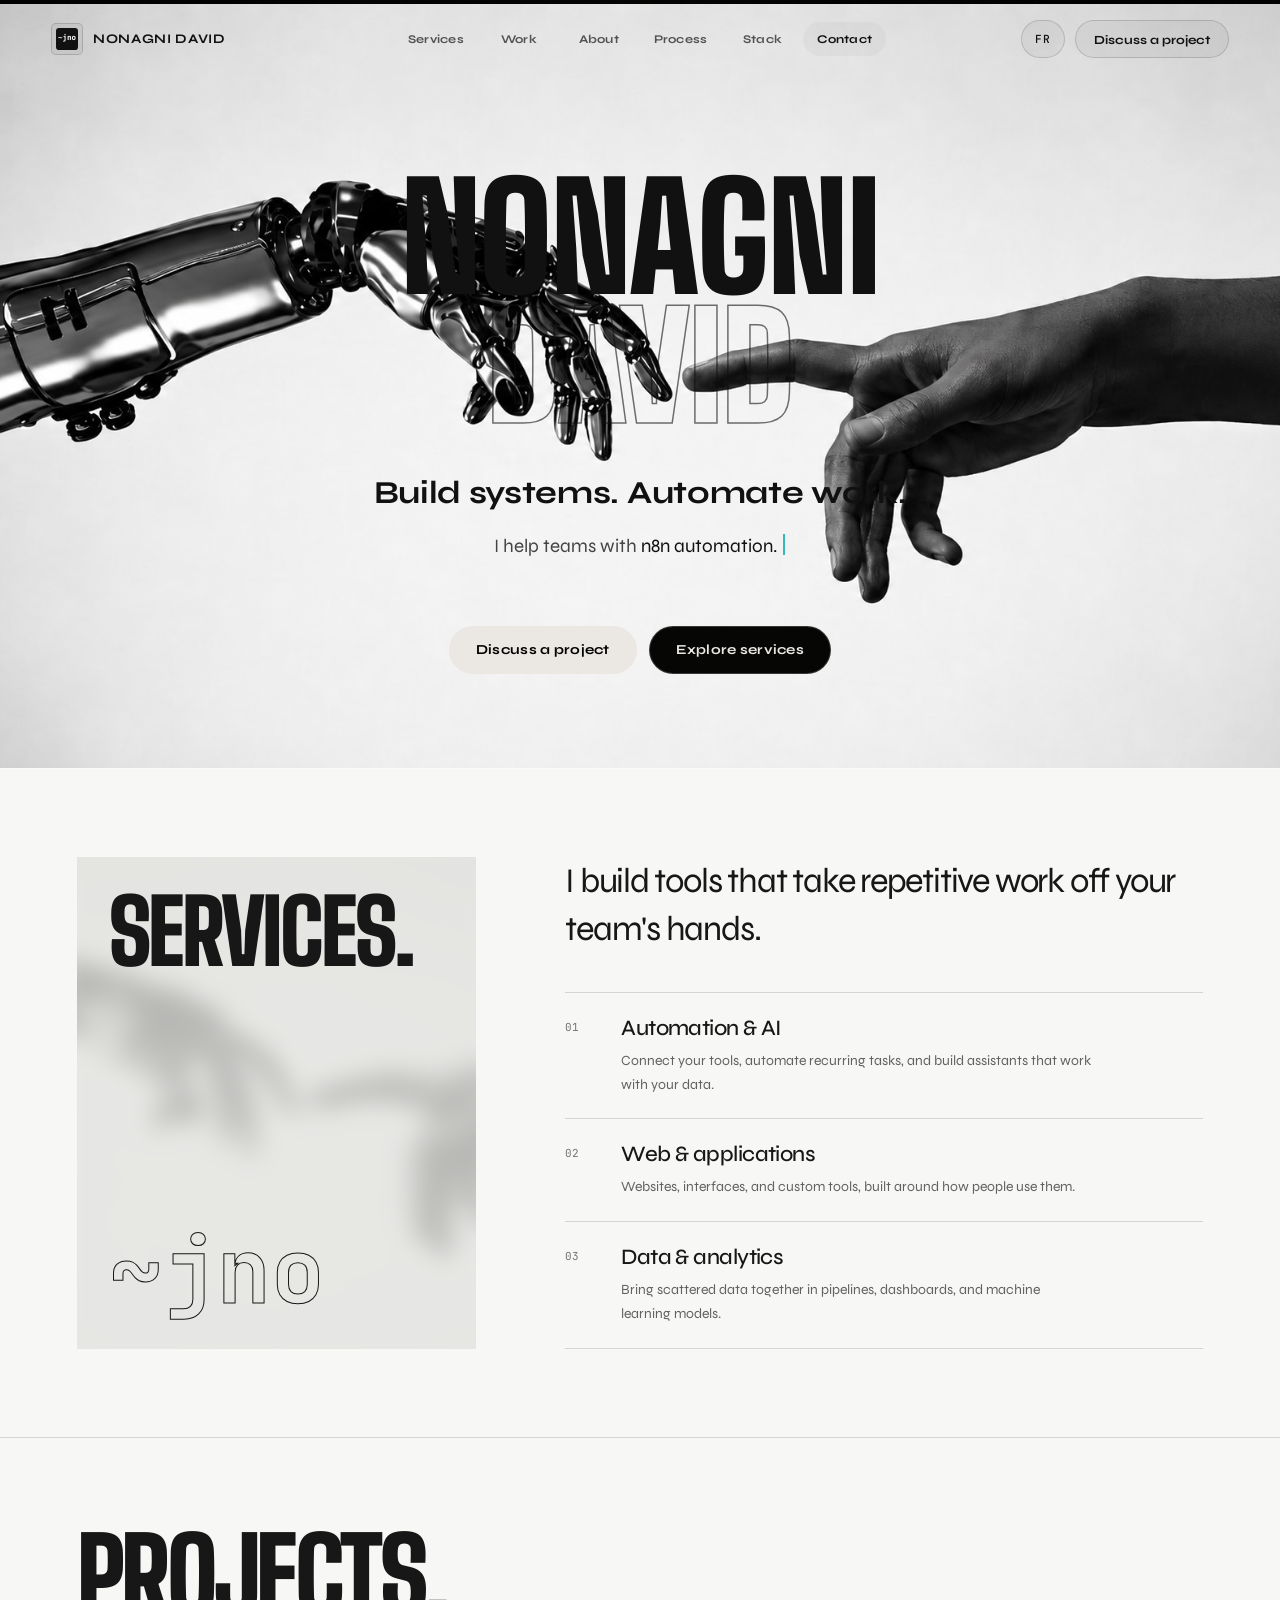
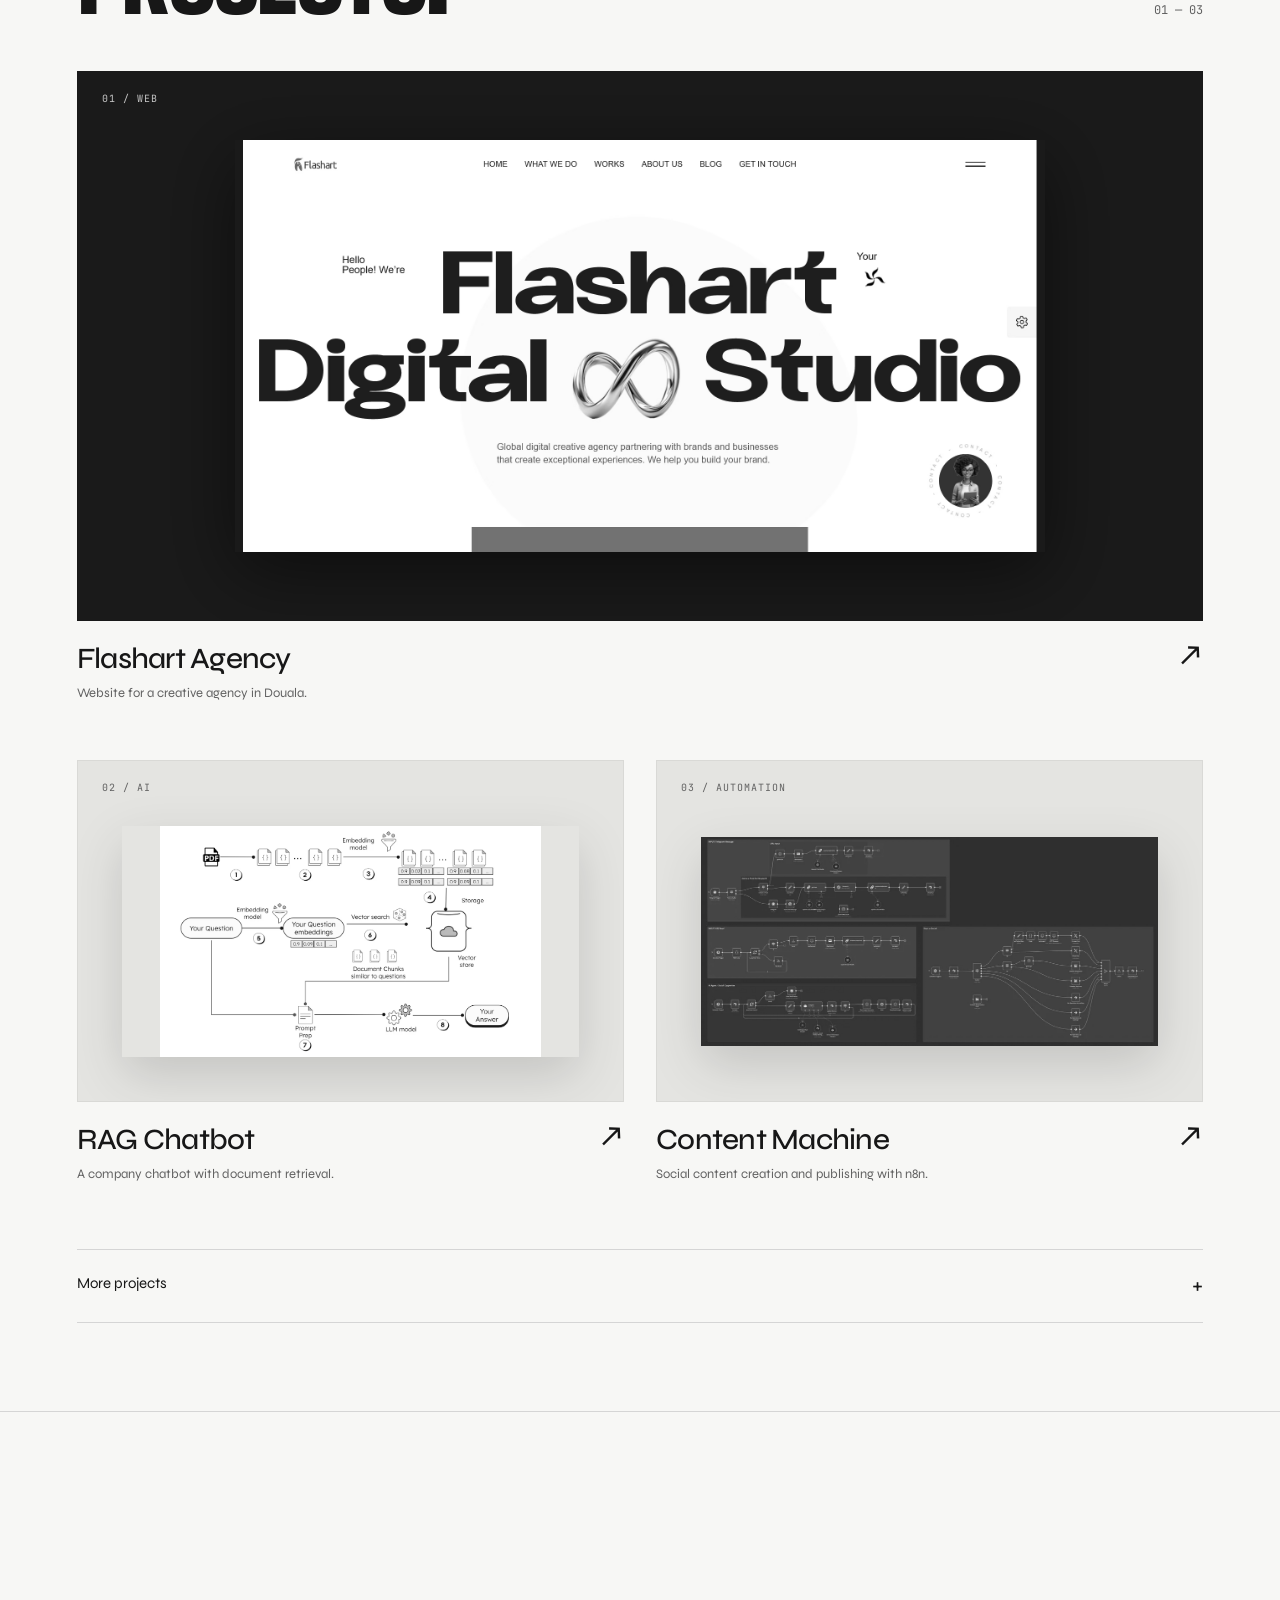
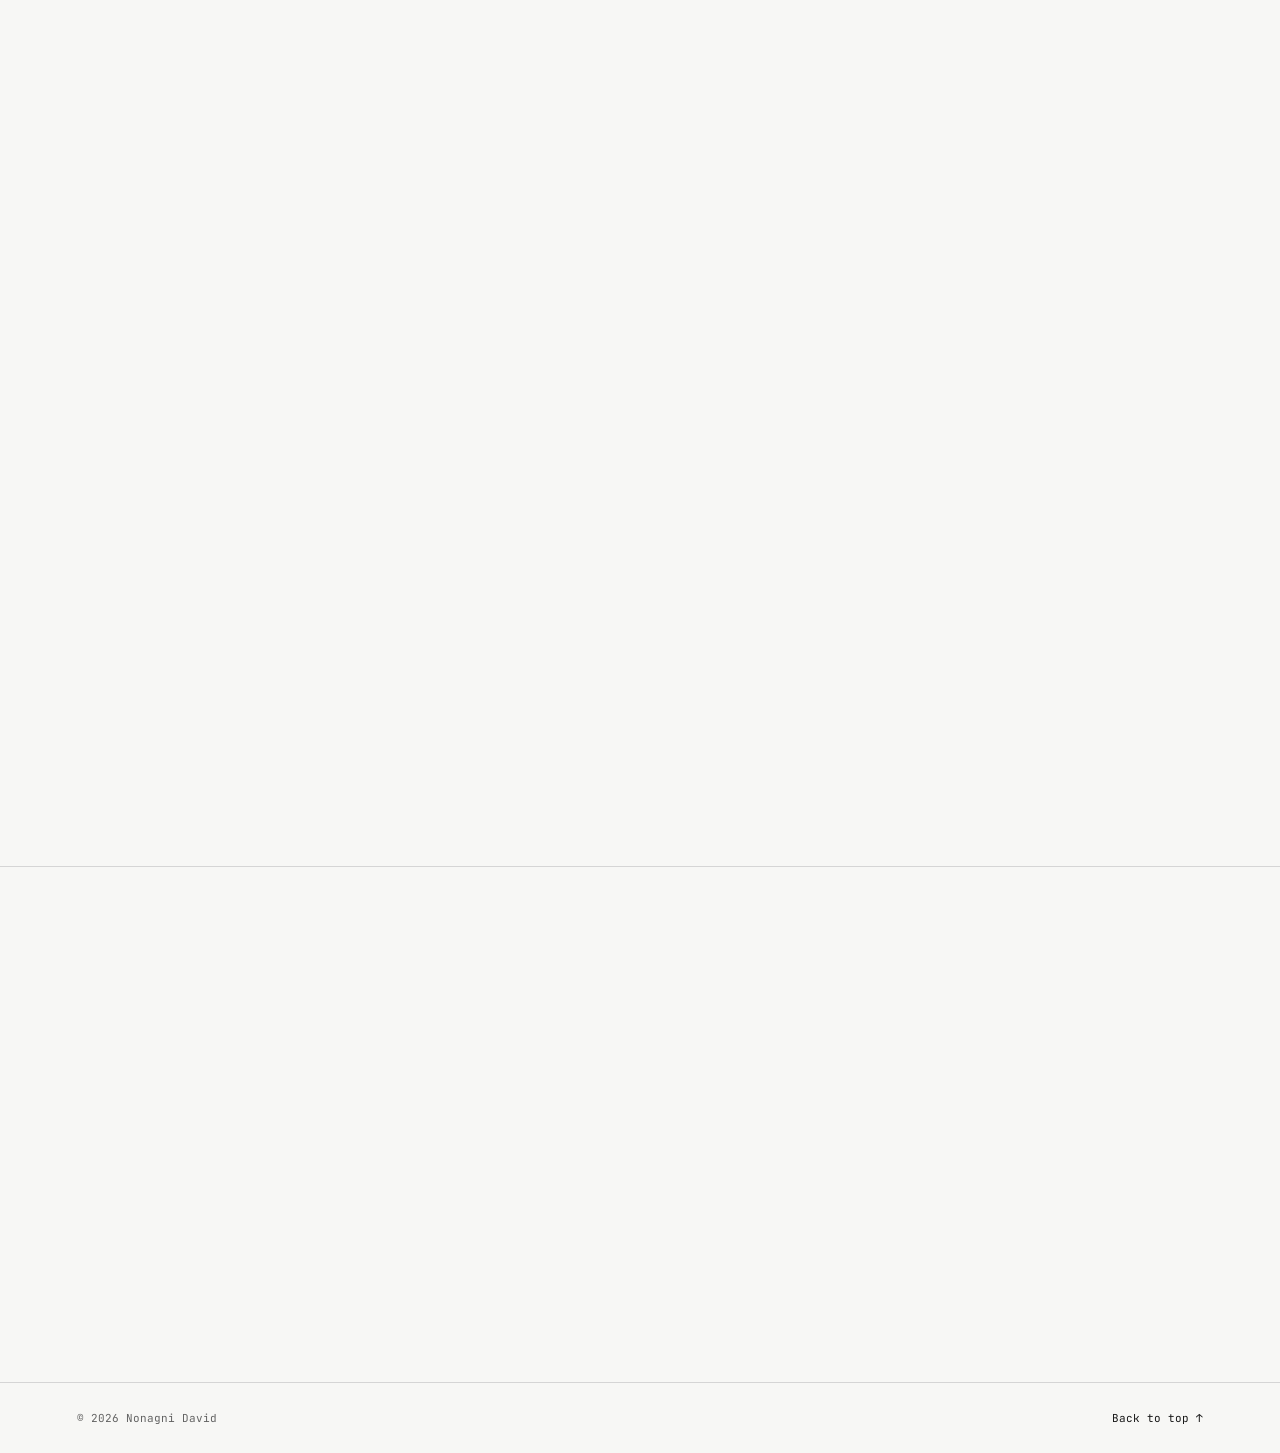
==== index.html @ 20803be8 "Reduce decorative canvas work during page load" ====
<!doctype html>
<html lang="en">
  <head>
    <meta charset="utf-8" />
    <meta name="viewport" content="width=device-width, initial-scale=1" />
    <meta name="description" content="Nonagni David — AI automation builder in Douala, Cameroon. n8n automation, AI integration, ETL pipelines, web development, data science, analytics." />
    <meta name="keywords" content="Nonagni David, AI automation, n8n automation, AI integration, ETL pipelines, web development, data science, Douala, Cameroon" />
    <meta name="robots" content="index, follow" />
    <link rel="canonical" href="https://0d4vid.is-a.dev/" />
    <link rel="alternate" hreflang="en" href="https://0d4vid.is-a.dev/?lang=en" />
    <link rel="alternate" hreflang="fr" href="https://0d4vid.is-a.dev/?lang=fr" />
    <link rel="alternate" hreflang="x-default" href="https://0d4vid.is-a.dev/" />
    <meta name="google-site-verification" content="VjmKF88T0X_1d5bJl-nhyUKdBGNRjFIXGzCya5y7Xac" />
    <title>Nonagni David · AI Automation Builder</title>

    <!-- Open Graph / Facebook -->
    <meta property="og:type" content="website" />
    <meta property="og:url" content="https://0d4vid.is-a.dev/" />
    <meta property="og:title" content="Nonagni David · AI Automation Builder" />
    <meta property="og:description" content="AI automation builder in Douala, Cameroon. n8n automation workflows, AI integration, ETL pipelines, and web dev." />
    <meta property="og:image" content="https://0d4vid.is-a.dev/assets/images/profile.avif" />

    <!-- Twitter -->
    <meta property="twitter:card" content="summary_large_image" />
    <meta property="twitter:url" content="https://0d4vid.is-a.dev/" />
    <meta property="twitter:title" content="Nonagni David · AI Automation Builder" />
    <meta property="twitter:description" content="AI automation builder in Douala, Cameroon. n8n automation workflows, AI integration, ETL pipelines, and web dev." />
    <meta property="twitter:image" content="https://0d4vid.is-a.dev/assets/images/profile.avif" />

    <!-- Favicon -->
    <link rel="icon" type="image/svg+xml" href="assets/icons/monogram.svg" />
    <link rel="apple-touch-icon" sizes="180x180" href="assets/icons/apple-touch-icon.png?v=3" />
    <link rel="icon" type="image/png" sizes="32x32" href="assets/icons/favicon-32x32.png?v=3" />
    <link rel="icon" type="image/png" sizes="16x16" href="assets/icons/favicon-16x16.png?v=3" />
    <link rel="shortcut icon" href="assets/icons/favicon.ico?v=3" />
    <link rel="manifest" href="site.webmanifest" />

    <!-- JSON-LD Structured Data -->
    <script type="application/ld+json">
    {
      "@context": "https://schema.org",
      "@type": "Person",
      "name": "Nonagni David",
      "jobTitle": "AI Automation Builder & Software Developer",
      "url": "https://0d4vid.is-a.dev/",
      "sameAs": [
        "https://github.com/0d4vid",
        "https://wa.me/237681178490"
      ],
      "address": {
        "@type": "PostalAddress",
        "addressLocality": "Douala",
        "addressCountry": "Cameroon"
      },
      "description": "AI automation builder in Douala, Cameroon. Expert in n8n workflow design, AI assistants, ETL pipelines, and web development."
    }
    </script>

    <link rel="preconnect" href="https://fonts.googleapis.com" />
    <link rel="preconnect" href="https://fonts.gstatic.com" crossorigin />
    <link rel="preload" href="assets/images/background.avif" as="image" type="image/avif" fetchpriority="high" />
    <link rel="preload" href="https://fonts.googleapis.com/css2?family=Big+Shoulders+Display:wght@700;800;900&family=Syne:wght@400;500;600;700;800&family=JetBrains+Mono:ital,wght@0,300;0,400;0,500;0,700;1,300&display=swap" as="style" onload="this.onload=null;this.rel='stylesheet'" />
    <noscript><link rel="stylesheet" href="https://fonts.googleapis.com/css2?family=Big+Shoulders+Display:wght@700;800;900&family=Syne:wght@400;500;600;700;800&family=JetBrains+Mono:ital,wght@0,300;0,400;0,500;0,700;1,300&display=swap" /></noscript>
    <link rel="preconnect" href="https://cdn.jsdelivr.net" />
    <link rel="stylesheet" href="assets/css/style.min.css" />

    <link rel="stylesheet" href="assets/css/portfolio-v2.css?v=6" />

    <!-- Critical CSS for Preloader to prevent FOUC & CLS -->
    <style>
      .preloader {
        position: fixed;
        inset: 0;
        z-index: 50;
        display: flex;
        flex-direction: column;
        align-items: center;
        justify-content: center;
        gap: 20px;
        background: #0c0f12;
      }
      .preloader p {
        margin: 0;
        color: #4b5563;
        font-family: monospace;
        font-size: 0.72rem;
        letter-spacing: 0.14em;
        text-transform: uppercase;
      }
      .preloader-cube {
        overflow: visible;
        width: clamp(280px, 30vw, 420px);
        height: auto;
        aspect-ratio: 1 / 1;
      }
    </style>
  </head>
  <body>
    <canvas class="ascii-field" id="ascii-field" aria-hidden="true"></canvas>

    <div class="preloader" id="preloader" aria-label="Loading portfolio">
      <svg class="preloader-cube" viewBox="0 0 60 60" stroke="#6D7582" stroke-linejoin="round" aria-hidden="true">
        <g id="cube" fill="#ffffff">
          <path id="base"/>
          <path id="lid"/>
        </g>
      </svg>
    </div>

    <main class="page-shell">

      <!-- ── HEADER ─────────────────────────────────── -->
      <header class="site-header" id="top">
        <a class="brand" href="#top" aria-label="Nonagni David home">
          <img src="assets/icons/monogram.svg" class="brand-glyph-img" alt="" aria-hidden="true" />
          <span>Nonagni David</span>
        </a>

        <button class="menu-toggle" type="button" aria-label="Open navigation menu" aria-expanded="false">
          <span></span><span></span><span></span>
        </button>

        <nav class="site-nav" aria-label="Primary navigation">
          <a href="#services"  data-i18n="navServices">Services</a>
          <a href="#proof"     data-i18n="navProof">Work</a>
          <a href="#about" data-i18n="v2NavAbout">About</a>
          <a href="#process" data-i18n="navProcess">Process</a>
          <a href="#stack" data-i18n="navStack">Stack</a>
          <a href="#contact"   data-i18n="navContact">Contact</a>
        </nav>

        <div class="header-actions">
          <button class="lang-toggle" type="button" data-lang-toggle aria-label="Switch language">FR</button>
          <a class="header-cta" href="#contact" data-i18n="navCta">Discuss a project</a>
        </div>
      </header>

      <!-- ── HERO ───────────────────────────────────── -->
      <section class="hero section-band" aria-labelledby="hero-title">

        <!-- Canvas for animated ASCII background image -->
        <canvas class="hero-ascii-canvas" id="hero-ascii-canvas" aria-hidden="true"></canvas>

        <!-- Left: cinematic copy -->
        <div class="hero-copy">
          <div class="hero-name" aria-hidden="true">
            <div class="hero-name-clip"><span class="hero-name-a">NONAGNI</span></div>
            <div class="hero-name-clip"><span class="hero-name-b">DAVID</span></div>
          </div>

          <h1 id="hero-title" data-i18n="heroTitle">Build systems. Automate work.</h1>
          <p class="hero-lead">
            <span data-i18n="heroLeadPrefix">I help teams with </span>
            <span class="typewriter-text" data-typewriter></span>
            <span class="typing-cursor" aria-hidden="true"></span>
          </p>
          <div class="hero-actions">
            <a class="button button-primary"   href="mailto:nonagnijordan@gmail.com" data-i18n="heroPrimary">Discuss a project</a>
            <a class="button button-secondary" href="#services" data-i18n="heroSecondary">Explore services</a>
          </div>
        </div>

      </section>

<div class="v2">
      <section class="v2-section v2-services" id="services" aria-labelledby="services-title">
        <div class="v2-services-title"><h2 id="services-title" data-i18n="v2ServicesHeading">Services.</h2><span class="v2-services-mark" aria-hidden="true">~jno</span></div>
        <div><p class="v2-intro" data-i18n="v2Intro">I build tools that take repetitive work off your team's hands.</p>
          <article class="v2-service"><span class="v2-number" aria-hidden="true">01</span><div><h3 data-i18n="v2Service1">Automation &amp; AI</h3><p data-i18n="v2Service1Text">Connect your tools, automate recurring tasks, and build assistants that work with your data.</p></div></article>
          <article class="v2-service"><span class="v2-number" aria-hidden="true">02</span><div><h3 data-i18n="v2Service2">Web &amp; applications</h3><p data-i18n="v2Service2Text">Websites, interfaces, and custom tools, built around how people use them.</p></div></article>
          <article class="v2-service"><span class="v2-number" aria-hidden="true">03</span><div><h3 data-i18n="v2Service3">Data &amp; analytics</h3><p data-i18n="v2Service3Text">Bring scattered data together in pipelines, dashboards, and machine learning models.</p></div></article>
        </div>
      </section>
      <section class="v2-section v2-work" id="proof" aria-labelledby="proof-title">
        <div class="v2-work-heading"><h2 id="proof-title" data-i18n="v2Work">Projects.</h2><span class="v2-work-count" aria-hidden="true">01 — 03</span></div>
        <div class="v2-projects"><button class="v2-project" type="button" data-project-idx="2" aria-haspopup="dialog">
      <span class="v2-project-image"><span class="v2-frame-label" aria-hidden="true">01 / WEB</span><img src="assets/screenshots/Screenshot 2025-12-06 at 03-03-30 Flashart Creative Agency in Douala Cameroon.avif" alt="Flashart Agency" loading="lazy" decoding="async" /></span>
      <span class="v2-project-caption"><span><span class="v2-project-title" data-i18n="projectTitle2">Flashart Agency</span><span class="v2-project-description" data-i18n="v2Project2">Website for a creative agency in Douala.</span></span><span class="v2-arrow" aria-hidden="true">↗</span></span>
    </button><button class="v2-project" type="button" data-project-idx="1" aria-haspopup="dialog">
      <span class="v2-project-image"><span class="v2-frame-label" aria-hidden="true">02 / AI</span><img src="assets/screenshots/RAG - system for a company chatbot.avif" alt="RAG chatbot" loading="lazy" decoding="async" /></span>
      <span class="v2-project-caption"><span><span class="v2-project-title" data-i18n="projectTitle1">RAG chatbot</span><span class="v2-project-description" data-i18n="v2Project1">A company chatbot with document retrieval.</span></span><span class="v2-arrow" aria-hidden="true">↗</span></span>
    </button><button class="v2-project" type="button" data-project-idx="9" aria-haspopup="dialog">
      <span class="v2-project-image"><span class="v2-frame-label" aria-hidden="true">03 / AUTOMATION</span><img src="assets/screenshots/i-built-a-fully-automated-social-media-content-machine-that-v0-azb35unr1bre1.webp" alt="Content Machine" loading="lazy" decoding="async" /></span>
      <span class="v2-project-caption"><span><span class="v2-project-title" data-i18n="projectTitle9">Content Machine</span><span class="v2-project-description" data-i18n="v2Project9">Social content creation and publishing with n8n.</span></span><span class="v2-arrow" aria-hidden="true">↗</span></span>
    </button></div><details class="v2-archive"><summary><span data-i18n="v2Archive">More projects</span></summary><div class="v2-archive-list"><button type="button" data-project-idx="0" aria-haspopup="dialog"><span data-i18n="projectTitle0">Llama 3 fine-tuning</span><span aria-hidden="true">↗</span></button><button type="button" data-project-idx="3" aria-haspopup="dialog"><span data-i18n="projectTitle3">Explora SARL</span><span aria-hidden="true">↗</span></button><button type="button" data-project-idx="4" aria-haspopup="dialog"><span data-i18n="projectTitle4">Le Messager</span><span aria-hidden="true">↗</span></button><button type="button" data-project-idx="5" aria-haspopup="dialog"><span data-i18n="projectTitle5">Okuko Fast-Food</span><span aria-hidden="true">↗</span></button><button type="button" data-project-idx="6" aria-haspopup="dialog"><span data-i18n="projectTitle6">NSK Services</span><span aria-hidden="true">↗</span></button><button type="button" data-project-idx="7" aria-haspopup="dialog"><span data-i18n="projectTitle7">Portfolio</span><span aria-hidden="true">↗</span></button><button type="button" data-project-idx="8" aria-haspopup="dialog"><span data-i18n="projectTitle8">Telegram bot</span><span aria-hidden="true">↗</span></button><button type="button" data-project-idx="10" aria-haspopup="dialog"><span data-i18n="projectTitle10">WhatsApp bot</span><span aria-hidden="true">↗</span></button></div></details>
      </section>
      <section class="v2-section v2-about" id="about" aria-labelledby="about-title">
        <figure class="v2-portrait"><img src="assets/images/profile.avif" alt="Nonagni David" loading="lazy" decoding="async" /></figure>
        <div><h2 id="about-title" data-i18n="v2About">About.</h2>
          <p data-i18n="v2Bio">I build AI tools, automations, and software for teams that need their systems to do more of the work.</p>
          <p data-i18n="v2Approach">That includes AI assistants, connected workflows, websites, mobile apps, and internal tools.</p>
        </div>
      </section>
      <section class="v2-section v2-process" id="process" aria-labelledby="process-title">
        <h2 id="process-title" data-i18n="processTitle">Process.</h2>
        <ol class="v2-steps">
          <li><span class="v2-step-number" aria-hidden="true">01</span><h3 data-i18n="v2Step1">Understand</h3><p data-i18n="v2Step1Text">Map your workflow and agree on what needs to change.</p></li>
          <li><span class="v2-step-number" aria-hidden="true">02</span><h3 data-i18n="v2Step2">Plan</h3><p data-i18n="v2Step2Text">Choose the tools, define the scope, and walk through the approach together.</p></li>
          <li><span class="v2-step-number" aria-hidden="true">03</span><h3 data-i18n="v2Step3">Build</h3><p data-i18n="v2Step3Text">Develop the system and share working versions for your feedback.</p></li>
          <li><span class="v2-step-number" aria-hidden="true">04</span><h3 data-i18n="v2Step4">Hand over</h3><p data-i18n="v2Step4Text">Test real scenarios, document the setup, and show your team how to use it.</p></li>
        </ol>
      </section>
      <section class="v2-section v2-stack" id="stack" aria-labelledby="stack-title">
<div class="v2-stack-heading"><h2 id="stack-title" data-i18n="stackTitle">Stack.</h2><p data-i18n="v2StackLead">The tools I use for AI, automation, web, and app development.</p></div>
<div class="v2-stack-groups"><section class="v2-stack-group" aria-labelledby="stackAutomation-heading"><h3 id="stackAutomation-heading" data-i18n="stackAutomation">Automation</h3><ul class="v2-tool-grid"><li><img src="https://cdn.simpleicons.org/n8n" width="28" height="28" alt="" loading="lazy" decoding="async" /><span>n8n</span></li><li><img src="https://cdn.simpleicons.org/zapier" width="28" height="28" alt="" loading="lazy" decoding="async" /><span>Zapier</span></li><li><img src="https://cdn.simpleicons.org/postman" width="28" height="28" alt="" loading="lazy" decoding="async" /><span>Postman</span></li><li><img src="https://cdn.simpleicons.org/airtable" width="28" height="28" alt="" loading="lazy" decoding="async" /><span>Airtable</span></li><li><img src="https://cdn.jsdelivr.net/npm/simple-icons@11/icons/twilio.svg" width="28" height="28" alt="" loading="lazy" decoding="async" /><span>Twilio</span></li></ul></section><section class="v2-stack-group" aria-labelledby="stackAi-heading"><h3 id="stackAi-heading" data-i18n="stackAi">AI and data</h3><ul class="v2-tool-grid"><li><img src="https://cdn.simpleicons.org/python" width="28" height="28" alt="" loading="lazy" decoding="async" /><span>Python</span></li><li><img src="https://cdn.simpleicons.org/pytorch" width="28" height="28" alt="" loading="lazy" decoding="async" /><span>PyTorch</span></li><li><img src="https://cdn.simpleicons.org/tensorflow" width="28" height="28" alt="" loading="lazy" decoding="async" /><span>TensorFlow</span></li><li><img src="https://cdn.simpleicons.org/scikitlearn" width="28" height="28" alt="" loading="lazy" decoding="async" /><span>scikit-learn</span></li><li><img src="https://cdn.simpleicons.org/huggingface" width="28" height="28" alt="" loading="lazy" decoding="async" /><span>Hugging Face</span></li><li><img src="https://unpkg.com/@lobehub/icons-static-svg@latest/icons/openai.svg" width="28" height="28" alt="" loading="lazy" decoding="async" /><span>OpenAI</span></li><li><img src="https://cdn.simpleicons.org/postgresql" width="28" height="28" alt="" loading="lazy" decoding="async" /><span>PostgreSQL</span></li><li><img src="https://cdn.simpleicons.org/mongodb" width="28" height="28" alt="" loading="lazy" decoding="async" /><span>MongoDB</span></li><li><img src="https://cdn.simpleicons.org/pandas" width="28" height="28" alt="" loading="lazy" decoding="async" /><span>Pandas</span></li><li><img src="https://cdn.simpleicons.org/numpy" width="28" height="28" alt="" loading="lazy" decoding="async" /><span>NumPy</span></li><li><img src="https://cdn.simpleicons.org/langchain" width="28" height="28" alt="" loading="lazy" decoding="async" /><span>LangChain</span></li></ul></section><section class="v2-stack-group" aria-labelledby="stackWeb-heading"><h3 id="stackWeb-heading" data-i18n="stackWeb">Web and apps</h3><ul class="v2-tool-grid"><li><img src="https://cdn.simpleicons.org/javascript" width="28" height="28" alt="" loading="lazy" decoding="async" /><span>JavaScript</span></li><li><img src="https://cdn.simpleicons.org/typescript" width="28" height="28" alt="" loading="lazy" decoding="async" /><span>TypeScript</span></li><li><img src="https://cdn.simpleicons.org/react" width="28" height="28" alt="" loading="lazy" decoding="async" /><span>React</span></li><li><img src="https://cdn.simpleicons.org/html5" width="28" height="28" alt="" loading="lazy" decoding="async" /><span>HTML5</span></li><li><img src="https://cdn.simpleicons.org/css" width="28" height="28" alt="" loading="lazy" decoding="async" /><span>CSS</span></li><li><img src="https://cdn.simpleicons.org/django" width="28" height="28" alt="" loading="lazy" decoding="async" /><span>Django</span></li><li><img src="https://cdn.simpleicons.org/nodedotjs" width="28" height="28" alt="" loading="lazy" decoding="async" /><span>Node.js</span></li><li><img src="https://cdn.simpleicons.org/php" width="28" height="28" alt="" loading="lazy" decoding="async" /><span>PHP</span></li><li><img src="https://cdn.simpleicons.org/tailwindcss" width="28" height="28" alt="" loading="lazy" decoding="async" /><span>Tailwind CSS</span></li><li><img src="https://cdn.simpleicons.org/dotnet" width="28" height="28" alt="" loading="lazy" decoding="async" /><span>.NET</span></li><li><img src="https://cdn.simpleicons.org/flutter" width="28" height="28" alt="" loading="lazy" decoding="async" /><span>Flutter</span></li><li><img src="https://cdn.simpleicons.org/android" width="28" height="28" alt="" loading="lazy" decoding="async" /><span>Android</span></li><li><img src="https://cdn.simpleicons.org/apple" width="28" height="28" alt="" loading="lazy" decoding="async" /><span>iOS</span></li></ul></section><section class="v2-stack-group" aria-labelledby="stackTools-heading"><h3 id="stackTools-heading" data-i18n="stackTools">Tools</h3><ul class="v2-tool-grid"><li><img src="https://cdn.simpleicons.org/git" width="28" height="28" alt="" loading="lazy" decoding="async" /><span>Git</span></li><li><img src="https://upload.wikimedia.org/wikipedia/commons/9/9a/Visual_Studio_Code_1.35_icon.svg" width="28" height="28" alt="" loading="lazy" decoding="async" /><span>VS Code</span></li><li><img src="https://cdn.simpleicons.org/figma" width="28" height="28" alt="" loading="lazy" decoding="async" /><span>Figma</span></li><li><img src="https://upload.wikimedia.org/wikipedia/commons/b/b8/Canva_logo.svg" width="28" height="28" alt="" loading="lazy" decoding="async" /><span>Canva</span></li><li><img src="https://upload.wikimedia.org/wikipedia/commons/a/af/Adobe_Photoshop_CC_icon.svg" width="28" height="28" alt="" loading="lazy" decoding="async" /><span>Photoshop</span></li><li><img src="https://cdn.simpleicons.org/github" width="28" height="28" alt="" loading="lazy" decoding="async" /><span>GitHub</span></li><li><img src="https://cdn.simpleicons.org/docker" width="28" height="28" alt="" loading="lazy" decoding="async" /><span>Docker</span></li><li><img src="https://cdn.simpleicons.org/linux" width="28" height="28" alt="" loading="lazy" decoding="async" /><span>Linux</span></li><li><img src="https://cdn.simpleicons.org/notion" width="28" height="28" alt="" loading="lazy" decoding="async" /><span>Notion</span></li><li><img src="https://cdn.jsdelivr.net/npm/simple-icons@11/icons/slack.svg" width="28" height="28" alt="" loading="lazy" decoding="async" /><span>Slack</span></li><li><img src="https://cdn.simpleicons.org/jira" width="28" height="28" alt="" loading="lazy" decoding="async" /><span>Jira</span></li><li><img src="https://upload.wikimedia.org/wikipedia/commons/1/1c/Capcut-icon.svg" width="28" height="28" alt="" loading="lazy" decoding="async" /><span>CapCut</span></li><li><img src="https://upload.wikimedia.org/wikipedia/commons/1/18/Adobe_Creative_Cloud_mark.svg" width="28" height="28" alt="" loading="lazy" decoding="async" /><span>Adobe</span></li></ul></section></div>
      </section>
      <section class="v2-section v2-contact" id="contact" aria-labelledby="contact-title">
        <h2 id="contact-title" data-i18n="v2Contact">Have a project?</h2>
        <p data-i18n="v2ContactText">Tell me what you're working on and where you need a hand.</p>
        <a class="v2-email" href="mailto:nonagnijordan@gmail.com">nonagnijordan@gmail.com <span aria-hidden="true">↗</span></a>
        <div class="v2-socials"><a href="https://github.com/0d4vid">GitHub ↗</a><a href="https://wa.me/237681178490">WhatsApp ↗</a></div>
      </section>
      <footer class="v2-footer"><p>© 2026 Nonagni David</p><a href="#top" data-i18n="backToTop">Back to top ↑</a></footer>
      </div>
      <div class="project-modal" id="project-modal" aria-hidden="true" aria-modal="true" role="dialog" aria-labelledby="modal-project-title" inert>
        <div class="modal-overlay" id="modal-overlay"></div>
        <div class="modal-content"><button class="modal-close" id="modal-close" type="button" aria-label="Close project">×</button><div class="modal-body" id="modal-body"></div></div>
      </div>

    </main>

    <script src="https://cdn.jsdelivr.net/npm/gsap@3.15/dist/gsap.min.js" defer></script>
    <script src="https://cdn.jsdelivr.net/npm/gsap@3.15/dist/ScrollTrigger.min.js" defer></script>
    <script src="assets/js/script.min.js?v=8" defer></script>
  </body>
</html>
---- assets/css/style.min.css ----
:root{color-scheme:dark;--bg:oklch(0.065 0 0);--bg-2:oklch(0.09 0.003 72);--surface:oklch(0.12 0.004 72);--surface-hi:oklch(0.16 0.005 72);--text:oklch(0.93 0.008 72);--text-2:oklch(0.60 0.010 72);--text-3:oklch(0.38 0.007 72);--accent:oklch(0.72 0.15 62);--accent-dim:oklch(0.72 0.15 62 / 0.16);--cool:oklch(0.72 0.11 196);--cool-dim:oklch(0.72 0.11 196 / 0.14);--line:oklch(0.93 0.008 72 / 0.10);--line-hi:oklch(0.93 0.008 72 / 0.22);--r-xs:2px;--r-sm:5px;--r-md:10px;--shadow:0 28px 90px oklch(0 0 0 / 0.55);--font-display:'Big Shoulders Display',sans-serif;--font-body:'Syne',system-ui,sans-serif;--font-mono:'JetBrains Mono','SFMono-Regular',Consolas,monospace;font-family:var(--font-body);background:var(--bg);color:var(--text)}*,::after,::before{box-sizing:border-box}html{min-height:100%;scroll-behavior:smooth}body{position:relative;min-height:100%;margin:0;overflow-x:hidden;background:radial-gradient(ellipse at 50% 0,oklch(.11 .004 72) 0,var(--bg) 58%),var(--bg)}body::before{position:fixed;inset:0;z-index:0;pointer-events:none;content:"";background-image:radial-gradient(oklch(.93 .008 72 / .055) 1px,transparent 1px);background-size:36px 36px;mask-image:radial-gradient(ellipse at 50% 30%,black 20%,transparent 72%)}a{color:inherit;text-decoration:none}button{font:inherit}pre{margin:0;font-family:var(--font-mono)}h1,h2,h3,h4,p{margin-top:0}h1{font-family:var(--font-body);font-weight:700;font-size:clamp(1.7rem, 2.8vw, 2.6rem);line-height:1.15;letter-spacing:-.01em;color:var(--text);max-width:760px;margin-bottom:24px}h2{font-family:var(--font-display);font-weight:900;font-size:clamp(2.8rem, 5.5vw, 7rem);line-height:.88;text-transform:uppercase;letter-spacing:-.015em;color:var(--text);margin-bottom:18px}h3{font-family:var(--font-body);font-size:clamp(.95rem, 1.2vw, 1.1rem);font-weight:700;letter-spacing:.01em;margin-bottom:10px;color:var(--text)}p{font-size:clamp(.92rem, 1.1vw, 1.02rem);font-weight:400;line-height:1.74;color:var(--text-2)}body:not(.aos-ready) [data-aos]{opacity:1!important;transform:none!important}.ascii-field{position:fixed;inset:0;z-index:0;width:100vw;height:100vh;pointer-events:none;opacity:.9}.preloader{position:fixed;inset:0;z-index:50;display:flex;flex-direction:column;align-items:center;justify-content:center;gap:20px;background:var(--bg);color:var(--text-2)}.preloader p{margin:0;color:var(--text-3);font-family:var(--font-mono);font-size:.72rem;letter-spacing:.14em;text-transform:uppercase}.preloader-cube{overflow:visible;filter:drop-shadow(0 0 28px oklch(.72 .15 62 / .28));width:clamp(280px,30vw,420px);height:auto}#cube{transform-origin:50% 50%;transform-box:view-box}.page-shell{position:relative;z-index:1;width:100%;overflow:visible}.site-header{position:sticky;top:0;z-index:20;display:grid;grid-template-columns:1fr auto 1fr;align-items:center;gap:20px;padding:18px clamp(18px,4vw,56px);border-bottom:1px solid var(--line);background:oklch(.065 0 0 / .88);backdrop-filter:blur(12px);-webkit-backdrop-filter:blur(12px);transition:background .3s ease,border-color .3s ease,color .3s ease,box-shadow .3s ease}.site-header.at-top{background:0 0!important;backdrop-filter:none!important;-webkit-backdrop-filter:none!important;border-bottom-color:transparent!important;box-shadow:none!important}.site-header.on-hero{background:rgba(255,255,255,.78);backdrop-filter:blur(12px);-webkit-backdrop-filter:blur(12px);border-bottom:1px solid rgba(0,0,0,.08)}.site-header.on-hero .brand{color:#111}.site-header.on-hero .brand-glyph-img{border-color:rgba(0,0,0,.15);background:rgba(0,0,0,.04)}.site-header.on-hero .lang-toggle{background:rgba(0,0,0,.04);color:#111;border-color:rgba(0,0,0,.15)}.site-header.on-hero .header-cta{background:rgba(0,0,0,.04);color:#111;border-color:rgba(0,0,0,.15)}.site-header.on-hero .header-cta:hover{background:rgba(0,0,0,.08)}.site-header.on-hero .menu-toggle span{background:#111}.brand,.header-actions,.site-nav{display:flex;align-items:center}.brand{gap:10px;justify-self:start;min-width:0;color:var(--text);font-family:var(--font-body);font-size:.82rem;font-weight:700;text-transform:uppercase;letter-spacing:.05em}.brand-glyph-img{width:32px;height:32px;padding:4px;border:1px solid var(--line-hi);border-radius:var(--r-sm);background:var(--surface);object-fit:contain;transition:border-color .3s ease,transform .4s ease,background .3s ease}.brand:hover .brand-glyph-img{border-color:var(--accent);transform:rotate(30deg)}.site-nav{justify-self:center;gap:2px;padding:4px;border:1px solid var(--line-hi);border-radius:999px;background:var(--text);color:var(--bg);box-shadow:0 12px 36px oklch(0 0 0 / .4)}.site-nav a{min-width:78px;padding:10px 14px;border-radius:999px;font-family:var(--font-body);font-size:.74rem;font-weight:700;letter-spacing:.02em;text-align:center;transition:background 160ms ease,color 160ms ease,transform 160ms ease}.site-nav a:focus-visible,.site-nav a:hover{background:var(--bg);color:var(--text);outline:0;transform:translateY(-1px)}.header-actions{justify-self:end;gap:10px}.button,.footer-lang,.header-cta,.lang-toggle{border:1px solid var(--line-hi);border-radius:999px;cursor:pointer}.lang-toggle{min-width:44px;min-height:38px;background:var(--surface);color:var(--text);font-family:var(--font-mono);font-size:.7rem;font-weight:500;letter-spacing:.06em}.header-cta{display:inline-flex;align-items:center;min-height:38px;padding:0 18px;background:var(--surface);color:var(--text);font-family:var(--font-body);font-size:.78rem;font-weight:700;transition:background 160ms ease,transform 160ms ease}.header-cta:hover{background:var(--surface-hi);transform:translateY(-1px)}.menu-toggle{display:none}.section-band{position:relative;padding:clamp(72px,8vw,128px) clamp(20px,5vw,72px)}.section-head{display:grid;grid-template-columns:minmax(140px,0.36fr) minmax(0,1fr);gap:clamp(20px,5vw,60px);align-items:start;margin-bottom:clamp(40px,6vw,72px);padding-top:28px;border-top:1px solid var(--line-hi)}.section-head.compact{max-width:1040px}.section-index{margin:0 0 0;padding-top:4px;color:var(--text-3);font-family:var(--font-mono);font-size:.72rem;letter-spacing:.12em;text-transform:uppercase}.hero{display:grid;grid-template-columns:1fr;grid-template-rows:1fr;grid-template-areas:"copy";min-height:85vh;margin-top:-75px;padding:75px 0 0 0;position:relative;overflow:hidden;border-bottom:1px solid var(--line-hi);background:#fff;--hero-blur:0;--hero-scale:1;--hero-opacity:1}.hero::before{content:"";position:absolute;inset:0;z-index:1;background:url('../images/background.avif') no-repeat center center/cover;filter:blur(calc(var(--hero-blur) * 1px));transform:scale(var(--hero-scale));opacity:var(--hero-opacity)}.hero::after{content:"";position:absolute;inset:0;z-index:2;background:url('../images/background.avif') no-repeat center center/cover;clip-path:circle(100px at var(--mouse-x,-999px) var(--mouse-y,-999px));-webkit-clip-path:circle(100px at var(--mouse-x,-999px) var(--mouse-y,-999px));opacity:var(--hero-opacity);pointer-events:none;transition:clip-path 80ms ease-out,-webkit-clip-path 80ms ease-out}.hero-corner{position:absolute;z-index:5;width:18px;height:18px;pointer-events:none}.hero-corner.tl{top:22px;left:22px;border-top:1px solid var(--text-3);border-left:1px solid var(--text-3)}.hero-corner.tr{top:22px;right:22px;border-top:1px solid var(--text-3);border-right:1px solid var(--text-3)}.hero-corner.bl{bottom:22px;left:22px;border-bottom:1px solid var(--text-3);border-left:1px solid var(--text-3)}.hero-corner.br{bottom:22px;right:22px;border-bottom:1px solid var(--text-3);border-right:1px solid var(--text-3)}.hero-strip{display:flex;align-items:center;justify-content:space-between;gap:16px;padding:11px clamp(24px,5vw,72px);font-family:var(--font-mono);font-size:.62rem;letter-spacing:.14em;text-transform:uppercase;color:var(--text-3);z-index:2}.hero-strip-top{grid-area:strip-t;border-bottom:1px solid var(--line)}.hero-strip-bottom{grid-area:strip-b;border-top:1px solid var(--line)}.hero-copy{grid-area:copy;position:relative;z-index:3;min-width:0;display:flex;flex-direction:column;justify-content:center;align-items:center;text-align:center;padding:clamp(48px,6vw,88px) clamp(24px,5vw,72px);max-width:900px;margin:0 auto;color:#111}.hero-name{margin-bottom:clamp(24px,3.5vw,44px);font-family:var(--font-display);font-weight:900;font-size:clamp(4.4rem, 11.5vw, 14.5rem);line-height:.87;letter-spacing:-.01em;text-transform:uppercase;user-select:none}.hero-name-clip{overflow:hidden}.hero-name-a{display:block;color:#111}.hero-name-b{display:block;color:transparent;-webkit-text-stroke:1.5px rgba(17,17,17,0.6);text-stroke:1.5px rgba(17,17,17,0.6)}.ascii-kicker{margin:0 0 14px;color:oklch(.45 .11 196);font-family:var(--font-mono);font-size:.74rem;letter-spacing:.1em;text-transform:uppercase}.hero .hero-copy h1{font-family:var(--font-body);font-weight:700;font-size:clamp(1.5rem, 2.5vw, 2.4rem);line-height:1.2;margin-bottom:18px;color:#111}.hero-lead{max-width:640px;min-height:4em;margin-bottom:20px;color:#444;font-size:clamp(.95rem, 1.5vw, 1.18rem);font-weight:400;line-height:1.76}.typewriter-text{color:#111}.typing-cursor{display:inline-block;width:2px;height:1.1em;margin-left:2px;vertical-align:-.15em;background:var(--cool);animation:blink 1s step-end infinite}@keyframes blink{0%,100%{opacity:1}50%{opacity:0}}.hero-actions{display:flex;flex-wrap:wrap;gap:12px;justify-content:center}.contact-actions{display:flex;flex-wrap:wrap;gap:12px}.button{display:inline-flex;align-items:center;justify-content:center;min-height:48px;padding:0 26px;font-family:var(--font-body);font-size:.86rem;font-weight:700;letter-spacing:.02em;transition:transform 160ms ease,box-shadow 160ms ease,background 160ms ease}.button:focus-visible,.button:hover{outline:0;transform:translateY(-2px)}.button-primary{background:var(--text);color:var(--bg);border-color:var(--text)}.button-primary:hover{background:oklch(.82 .008 72);box-shadow:0 12px 32px oklch(0 0 0 / .5)}.button-secondary{background:var(--surface);color:var(--text)}.button-secondary:hover{background:var(--surface-hi);box-shadow:0 12px 32px oklch(0 0 0 / .4)}.hero-ascii-canvas{display:none;position:absolute;top:0;left:0;width:100%;height:100%;z-index:1;pointer-events:none}.hero-console{display:none}.status-indicator{display:flex;align-items:center;gap:8px}.status-dot{flex-shrink:0;width:6px;height:6px;border-radius:50%;background:var(--accent);box-shadow:0 0 8px var(--accent);animation:pulse-dot 2.8s ease infinite}@keyframes pulse-dot{0%,100%{opacity:1;box-shadow:0 0 8px var(--accent)}50%{opacity:.5;box-shadow:0 0 3px var(--accent)}}.service-grid{display:grid;grid-template-columns:repeat(3,minmax(0,1fr));gap:1px;border:1px solid var(--line-hi);border-radius:var(--r-sm);overflow:hidden;background:var(--line-hi)}.service-card{position:relative;display:flex;flex-direction:column;padding:clamp(22px,3vw,36px) clamp(20px,2.5vw,32px);background:var(--surface);border-top:2px solid transparent;transition:border-top-color 240ms ease,transform .3s ease,box-shadow .3s ease;overflow:hidden;z-index:1;cursor:default}.service-card:hover{border-top-color:var(--accent);transform:translateY(-2px);box-shadow:0 12px 36px oklch(0 0 0 / .4)}.service-card::before{content:"";position:absolute;inset:0;background:linear-gradient(135deg,var(--surface-hi),oklch(.72 .15 62 / .15));z-index:-1;clip-path:polygon(100% 100%,100% 100%,100% 100%,100% 100%);transition:clip-path .5s cubic-bezier(.25, 1, .5, 1)}.service-card:hover::before{clip-path:polygon(0 0,100% 0,100% 100%,0 100%)}.service-card-header{display:flex;justify-content:space-between;align-items:center;margin-bottom:18px}.card-num{display:block;font-family:var(--font-display);font-weight:900;font-size:clamp(2.4rem, 4vw, 5rem);line-height:1;letter-spacing:-.02em;color:var(--line-hi);margin-bottom:0;transition:color 240ms ease}.service-card:hover .card-num{color:var(--accent-dim)}.service-icon{width:38px;height:38px;color:var(--accent);transition:transform .4s ease,color .4s ease;flex-shrink:0}.service-card:hover .service-icon{transform:scale(1.1) rotate(6deg);color:var(--text)}.service-card h3{margin-bottom:8px;font-size:.96rem;font-weight:700;color:var(--text);transition:color .2s ease}.service-card:hover h3{color:var(--accent)}.service-card p{margin:0;font-size:.88rem;line-height:1.68;color:var(--text-2);flex:1}.process-carousel-container{display:grid;grid-template-columns:1.1fr 1fr;gap:clamp(40px,6vw,90px);align-items:center;max-width:1100px;margin:0 auto}.process-wheel-wrapper{position:relative;width:360px;height:360px;margin:0 auto;display:flex;align-items:center;justify-content:center}.process-wheel{position:absolute;inset:0;border:1px dashed var(--line-hi);border-radius:50%;transition:transform .8s cubic-bezier(.25, 1, .5, 1);transform:rotate(var(--rotation-angle,0deg))}.process-wheel-node{position:absolute;top:50%;left:50%;width:76px;height:76px;margin-left:-38px;margin-top:-38px;display:flex;flex-direction:column;align-items:center;justify-content:center;border-radius:50%;border:1px solid var(--line-hi);background:var(--surface);color:var(--text-2);cursor:pointer;outline:0;transform:rotate(var(--node-angle)) translate(145px) rotate(calc(-1 * var(--node-angle) - var(--rotation-angle,0deg)));transition:transform .8s cubic-bezier(.25, 1, .5, 1),background .3s ease,border-color .3s ease,color .3s ease,box-shadow .3s ease}.process-wheel-node:hover{border-color:var(--accent);color:var(--text);box-shadow:0 0 15px var(--accent-dim)}.process-wheel-node.active{border-color:var(--accent);background:var(--accent);color:var(--bg);box-shadow:0 0 25px var(--accent-dim)}.process-wheel-node .node-num{font-family:var(--font-display);font-size:1.35rem;font-weight:900;line-height:1}.process-wheel-node .node-label{font-family:var(--font-mono);font-size:.56rem;letter-spacing:.04em;text-transform:uppercase;margin-top:1px}.process-wheel-hub{position:absolute;top:50%;left:50%;width:86px;height:86px;margin-left:-43px;margin-top:-43px;border-radius:50%;background:var(--bg);border:1px solid var(--line-hi);display:grid;place-items:center;box-shadow:var(--shadow);z-index:2}.process-wheel-hub .hub-glyph{font-family:var(--font-mono);font-size:1.15rem;font-weight:700;color:var(--accent)}.process-details-panel{display:flex;flex-direction:column;justify-content:center;background:var(--surface);border:1px solid var(--line-hi);border-radius:var(--r-md);padding:38px;min-height:290px;box-shadow:var(--shadow)}.process-index-kicker{font-family:var(--font-mono);font-size:.7rem;text-transform:uppercase;color:var(--cool);margin-bottom:10px;letter-spacing:.08em}.process-details-panel h3{font-family:var(--font-display);font-size:2.8rem;text-transform:uppercase;font-weight:900;line-height:1;color:var(--text);margin-bottom:16px;letter-spacing:-.01em}.process-details-panel p:not(.process-index-kicker){font-size:.96rem;line-height:1.72;color:var(--text-2);margin-bottom:22px}.process-carousel-nav{display:flex;gap:12px;margin-top:auto}.nav-arrow{width:42px;height:42px;border-radius:50%;border:1px solid var(--line-hi);background:var(--bg-2);color:var(--text-2);cursor:pointer;display:grid;place-items:center;font-size:1.05rem;transition:background .3s ease,border-color .3s ease,color .3s ease;outline:0;padding:0}.nav-arrow:hover{background:var(--surface-hi);border-color:var(--accent);color:var(--text)}.proof-grid{display:grid;grid-template-columns:repeat(3,minmax(0,1fr));gap:clamp(16px,2.5vw,28px)}.proof-card{display:flex;flex-direction:column;cursor:pointer}.proof-card.hidden{display:none!important}.proof-actions{display:flex;justify-content:center;margin-top:40px;width:100%}.proof-img{position:relative;width:100%;aspect-ratio:16/10;background:oklch(.09 .003 72);border:1px solid var(--line-hi);border-top:2px solid var(--line-hi);overflow:hidden;margin-bottom:16px;transition:border-top-color 240ms ease}.proof-card:hover .proof-img{border-top-color:var(--accent)}.proof-img::before{content:'';position:absolute;top:10px;left:10px;width:14px;height:14px;border-top:1px solid var(--text-3);border-left:1px solid var(--text-3);z-index:1}.proof-img::after{content:'';position:absolute;bottom:10px;right:10px;width:14px;height:14px;border-bottom:1px solid var(--text-3);border-right:1px solid var(--text-3);z-index:1}.proof-img-label{position:absolute;top:50%;left:50%;transform:translate(-50%,-50%);font-family:var(--font-mono);font-size:.6rem;letter-spacing:.2em;text-transform:uppercase;color:var(--text-3);pointer-events:none;white-space:nowrap}.proof-img-idx{position:absolute;bottom:12px;left:14px;font-family:var(--font-mono);font-size:.58rem;letter-spacing:.12em;color:var(--text-3);pointer-events:none}.proof-img img{position:absolute;inset:0;width:100%;height:100%;object-fit:cover;display:block}.proof-card-body{padding:2px 2px 8px;flex:1}.proof-num{margin-bottom:4px;color:var(--cool);font-family:var(--font-mono);font-size:.68rem;letter-spacing:.1em;text-transform:uppercase}.proof-card-body h3{margin-bottom:10px;font-size:.98rem;color:var(--text);transition:color .2s ease}.proof-card:hover h3{color:var(--accent)}.proof-tag{display:inline-flex;width:fit-content;padding:5px 12px;border:1px solid oklch(.72 .15 62 / .28);border-radius:999px;color:var(--accent);font-family:var(--font-mono);font-size:.68rem;letter-spacing:.06em}.project-modal{position:fixed;inset:0;z-index:100;display:flex;align-items:center;justify-content:center;opacity:0;pointer-events:none;transition:opacity .4s ease}.project-modal.active{opacity:1;pointer-events:auto}.modal-overlay{position:absolute;inset:0;background:rgba(6,6,6,.78);backdrop-filter:blur(16px);-webkit-backdrop-filter:blur(16px)}.modal-content{position:relative;z-index:1;width:90%;max-width:780px;max-height:85vh;background:var(--surface);border:1px solid var(--line-hi);border-radius:var(--r-md);box-shadow:var(--shadow);overflow-y:auto;transform:scale(.92) translateY(20px);transition:transform .4s cubic-bezier(.25, 1, .5, 1);padding:clamp(24px,4vw,44px)}.project-modal.active .modal-content{transform:scale(1) translateY(0)}.modal-close{position:absolute;top:20px;right:20px;width:36px;height:36px;border-radius:50%;border:1px solid var(--line-hi);background:var(--bg-2);color:var(--text-2);font-size:1.4rem;display:grid;place-items:center;cursor:pointer;transition:background .3s ease,color .3s ease,border-color .3s ease;line-height:1;padding:0;outline:0}.modal-close:hover{background:var(--surface-hi);color:var(--text);border-color:var(--accent)}.modal-body{display:flex;flex-direction:column;gap:22px}.modal-img-container{width:100%;aspect-ratio:16/10;background:var(--bg-2);border:1px solid var(--line-hi);border-radius:var(--r-sm);overflow:hidden;position:relative;display:flex;align-items:center;justify-content:center}.modal-img-container img{width:100%;height:100%;object-fit:cover;display:block}.modal-img-placeholder{font-family:var(--font-mono);font-size:.74rem;letter-spacing:.15em;color:var(--text-3);text-transform:uppercase}.modal-meta{display:flex;flex-wrap:wrap;gap:12px;align-items:center}.modal-tag{display:inline-flex;padding:5px 12px;border:1px solid oklch(.72 .15 62 / .28);border-radius:999px;color:var(--accent);font-family:var(--font-mono);font-size:.72rem;letter-spacing:.06em}.modal-tools-list{display:flex;flex-wrap:wrap;gap:8px;margin:0;padding:0;list-style:none}.modal-tools-list li{font-family:var(--font-mono);font-size:.72rem;color:var(--text-2);background:var(--bg-2);padding:4px 10px;border-radius:var(--r-xs);border:1px solid var(--line)}.modal-title{font-family:var(--font-body);font-size:clamp(1.8rem, 3.2vw, 2.6rem);font-weight:700;line-height:1.15;color:var(--text);margin:6px 0 0}.modal-desc{font-size:.98rem;line-height:1.76;color:var(--text-2);margin:0}.about-grid{display:grid;grid-template-columns:0.85fr 1.15fr;gap:clamp(40px,6vw,80px);align-items:start}.about-portrait-wrapper{position:relative;width:100%}.about-portrait-frame{position:relative;width:100%;aspect-ratio:4/5;background:var(--surface);border:1px solid var(--line);border-radius:var(--r-md);padding:12px;box-shadow:var(--shadow);overflow:hidden}.about-portrait-img{width:100%;height:100%;object-fit:cover;border-radius:calc(var(--r-md) - 6px);display:block;filter:grayscale(1);transition:filter .4s ease,transform .4s ease}.about-portrait-frame:hover .about-portrait-img{filter:grayscale(.2);transform:scale(1.02)}.frame-corner{position:absolute;width:16px;height:16px;border-color:var(--accent);border-style:solid;border-width:0;pointer-events:none}.frame-corner.tl{top:20px;left:20px;border-top-width:2px;border-left-width:2px}.frame-corner.tr{top:20px;right:20px;border-top-width:2px;border-right-width:2px}.frame-corner.bl{bottom:20px;left:20px;border-bottom-width:2px;border-left-width:2px}.frame-corner.br{bottom:20px;right:20px;border-bottom-width:2px;border-right-width:2px}.about-content{display:flex;flex-direction:column;gap:22px}.about-content h3{font-family:var(--font-body);font-size:clamp(1.4rem, 2.5vw, 2.2rem);font-weight:700;line-height:1.25;color:var(--text);margin:0}.about-bio{font-size:1.02rem;line-height:1.76;color:var(--text-2);margin:0}.about-stats-grid{display:grid;grid-template-columns:repeat(2,1fr);gap:16px;margin-top:10px}.stat-badge{background:var(--surface);border:1px solid var(--line);border-radius:var(--r-sm);padding:20px;display:flex;flex-direction:column;gap:6px;transition:border-color .3s ease,box-shadow .3s ease}.stat-badge:hover{border-color:var(--cool);box-shadow:0 8px 24px oklch(.72 .11 196 / .1)}.stat-num{font-family:var(--font-display);font-size:2.8rem;font-weight:900;color:var(--cool);line-height:1}.stat-label{font-family:var(--font-mono);font-size:.72rem;text-transform:uppercase;letter-spacing:.05em;color:var(--text-3);line-height:1.3}.about-background-highlights{display:grid;grid-template-columns:repeat(2,1fr);gap:20px;margin-top:10px;border-top:1px solid var(--line);padding-top:22px}.highlight-item h4{font-family:var(--font-body);font-size:.98rem;font-weight:700;color:var(--text);margin:0 0 6px 0}.highlight-item p{font-size:.86rem;line-height:1.6;color:var(--text-2);margin:0}.stack-board{display:grid;grid-template-columns:repeat(4,minmax(0,1fr));border:1px solid var(--line-hi);border-radius:var(--r-sm);overflow:hidden;background:var(--line);gap:1px}.stack-group{min-height:320px;padding:clamp(22px,3vw,36px);background:var(--surface)}.stack-group h3{margin-bottom:20px;font-size:.78rem;font-weight:700;letter-spacing:.1em;text-transform:uppercase;color:var(--text-3)}.logo-grid{display:grid;grid-template-columns:repeat(2,minmax(0,1fr));gap:8px;margin:0;padding:0;list-style:none}.logo-grid li{display:flex;align-items:center;gap:8px;min-height:44px;padding:8px 10px;border:1px solid var(--line);border-radius:var(--r-sm);background:var(--bg-2);color:var(--text-2);font-size:.78rem;font-weight:600;transition:border-color .2s ease,color .2s ease}.logo-grid li:hover{border-color:var(--line-hi);color:var(--text)}.logo-grid img{display:block;width:26px;height:26px;object-fit:contain;flex-shrink:0;padding:3px;border-radius:6px;background:#fff;box-shadow:0 1px 3px rgba(0,0,0,.2);opacity:.95;transition:transform 180ms ease,opacity 180ms ease}.logo-grid li:hover img{opacity:1;transform:scale(1.08)}.logo-grid span{min-width:0}.contact-section{border-top:1px solid var(--line-hi)}.contact-panel{max-width:1080px;margin:0 auto;padding:clamp(40px,6vw,80px) clamp(32px,5vw,72px);border:1px solid var(--line-hi);border-radius:var(--r-md);background:var(--surface);text-align:left}.contact-panel .section-index{margin-bottom:20px}.contact-panel h2{font-size:clamp(3rem, 8vw, 10rem);margin-bottom:20px;line-height:.88}.contact-panel p:not(.section-index){max-width:640px;margin-bottom:32px;font-size:1rem;color:var(--text-2)}.site-footer{display:flex;align-items:center;justify-content:space-between;gap:16px;padding:22px clamp(20px,5vw,72px) 32px;border-top:1px solid var(--line);color:var(--text-3);background:var(--bg)}.footer-container{width:100%;display:flex;justify-content:space-between;align-items:center;flex-wrap:wrap;gap:16px}.footer-copy{margin:0;font-size:.82rem;color:var(--text-3)}.footer-actions{display:flex;align-items:center;gap:24px}.footer-lang{min-height:38px;padding:0 16px;background:0 0;color:var(--text-2);font-family:var(--font-body);font-size:.78rem;font-weight:600;transition:color 160ms ease;border:1px solid var(--line-hi);border-radius:999px;cursor:pointer}.footer-lang:hover{color:var(--text);border-color:var(--line-hi)}.back-to-top{font-family:var(--font-body);font-size:.82rem;font-weight:600;color:var(--text-3);transition:color .2s ease}.back-to-top:hover{color:var(--accent)}@media (max-width:1080px){.site-header{display:flex;flex-wrap:wrap;justify-content:space-between}.menu-toggle{display:inline-grid;width:40px;height:40px;place-items:center;border:1px solid var(--line-hi);border-radius:999px;background:var(--surface);color:var(--text);cursor:pointer}.menu-toggle span{display:block;width:17px;height:1.5px;margin:2.5px 0;border-radius:999px;background:currentColor;transition:transform 180ms ease,opacity 180ms ease}.site-header.is-open .menu-toggle span:first-child{transform:translateY(5.5px) rotate(45deg)}.site-header.is-open .menu-toggle span:nth-child(2){opacity:0}.site-header.is-open .menu-toggle span:nth-child(3){transform:translateY(-5.5px) rotate(-45deg)}.header-actions,.site-nav{display:none;width:100%}.site-header.is-open .header-actions,.site-header.is-open .site-nav{display:flex}.site-nav{flex-direction:column;align-items:stretch;border-radius:16px}.site-nav a{width:100%;min-width:0;text-align:left}.header-actions{flex-direction:column;align-items:stretch}.header-cta,.lang-toggle{justify-content:center;width:100%}.about-grid,.proof-grid,.service-grid{grid-template-columns:repeat(2,minmax(0,1fr))}.stack-board{grid-template-columns:repeat(2,minmax(0,1fr))}.hero-strip span:nth-child(3){display:none}}@media (max-width:720px){.site-header{top:0;padding:14px 16px;padding-right:64px}.menu-toggle{position:absolute;top:14px;right:clamp(14px,calc(100vw - 376px),120px);z-index:30;display:inline-grid!important;background:var(--text);color:var(--bg)}.brand{font-size:.74rem}.hero{min-height:85vh}.hero-copy{padding:clamp(32px,5vw,64px) 16px}.hero-name{font-size:clamp(3.8rem, 16vw, 7rem)}.hero-strip span:nth-child(2){display:none}.section-band{padding:60px 16px}.section-head,.section-head.compact{grid-template-columns:1fr;gap:8px}.about-grid,.proof-grid,.service-grid,.stack-board{grid-template-columns:1fr}.process-carousel-container{grid-template-columns:1fr;gap:36px}.process-wheel-wrapper{width:300px;height:300px}.process-wheel-node{width:68px;height:68px;margin-left:-34px;margin-top:-34px;transform:rotate(var(--node-angle)) translate(115px) rotate(calc(-1 * var(--node-angle) - var(--rotation-angle,0deg)))}.process-wheel-hub{width:76px;height:76px;margin-left:-38px;margin-top:-38px}.button{width:100%}.site-footer{flex-direction:column;align-items:flex-start}.contact-panel{padding:28px 20px}}@media (max-width:520px){.hero{padding-top:0}.hero-copy{padding:32px 16px}.hero-name{font-size:clamp(3.2rem, 18vw, 6rem);margin-bottom:20px}.hero-name-b{-webkit-text-stroke-width:1px}.hero-lead{font-size:.9rem;min-height:5.5em;overflow-wrap:break-word}.hero-actions .button{width:min(100%,320px)}h2{font-size:clamp(2.4rem, 14vw, 4.5rem)}.contact-panel h2{font-size:clamp(2.8rem, 16vw, 5rem)}.service-card{min-height:180px}.stack-group{min-height:auto}}@media (prefers-reduced-motion:reduce){*,::after,::before{scroll-behavior:auto!important;animation-duration:0s!important;animation-iteration-count:1!important;transition-duration:0s!important}}
---- assets/css/portfolio-v2.css ----
/* The redesign is scoped below the original hero. */
.v2 {
  --text: #171717;
  --text-2: #626262;
  --line: #d5d5d5;
  color: var(--text);
  background: #f7f7f5;
  position: relative;
  color-scheme: light;
}
.v2-section { max-width: 1440px; margin: 0 auto; padding: 112px clamp(24px, 6vw, 96px); scroll-margin-top: 76px; }
.v2-work, .v2-about, .v2-process, .v2-stack, .v2-contact { content-visibility: auto; contain-intrinsic-size: auto 800px; }
.v2 h2 { font-size: clamp(60px, 8vw, 112px); line-height: .95; letter-spacing: -.035em; margin: 0 0 48px; }
.v2 p { color: var(--text-2); }
.v2 a:focus-visible, .v2 button:focus-visible, .v2 summary:focus-visible { outline: 2px solid #171717; outline-offset: 7px; }
.v2 button { color: inherit; cursor: pointer; }
.v2-intro { max-width: 760px; font-size: clamp(22px, 3.1vw, 40px); line-height: 1.4; letter-spacing: -.035em; color: var(--text) !important; margin-bottom: 60px; }
.v2-services { display: grid; grid-template-columns: 1fr 2fr; gap: 9vw; padding-top: 100px; padding-bottom: 100px; }
.v2-services h2 { font: 500 14px var(--font-mono); letter-spacing: 0; text-transform: none; margin: 8px 0; }
.v2-service { display: grid; grid-template-columns: 40px 1fr; gap: 16px; padding: 26px 0; border-top: 1px solid var(--line); }
.v2-service:last-child { border-bottom: 1px solid var(--line); }
.v2-number { font: 400 11px var(--font-mono); color: #737373; padding-top: 5px; }
.v2-service h3 { font-size: 22px; font-weight: 500; letter-spacing: -.025em; margin-bottom: 8px; }
.v2-service p { max-width: 470px; margin: 0; font-size: 14px; line-height: 1.7; }
.v2-work { border-top: 1px solid var(--line); }
.v2-projects { display: grid; grid-template-columns: 1fr 1fr; gap: 56px 32px; }
.v2-project { display: block; min-width: 0; padding: 0; border: 0; background: transparent; text-align: left; }
.v2-project:first-child { grid-column: 1 / -1; }
.v2-project-image { overflow: hidden; background: #e6e6e3; aspect-ratio: 16 / 10; padding: 9%; display: flex; align-items: center; justify-content: center; }
.v2-project:first-child .v2-project-image { aspect-ratio: 2.2; padding: 5% 16%; background: #e0e0dd; }
.v2-project-image img { display: block; width: 100%; max-height: 100%; object-fit: contain; filter: grayscale(1); transition: transform .4s ease, filter .4s ease; box-shadow: 0 8px 30px #00000012; }
.v2-project:hover img, .v2-project:focus-visible img { transform: scale(1.025); filter: grayscale(0); }
.v2-project-caption { display: flex; justify-content: space-between; gap: 24px; padding-top: 20px; }
.v2-project-title { font-size: clamp(20px, 2.3vw, 30px); font-weight: 500; letter-spacing: -.025em; margin: 0 0 6px; }
.v2-project-description { font-size: 13px; margin: 0; }
.v2-arrow { font: 32px var(--font-body); line-height: 1; }
.v2-archive { margin-top: 64px; border-top: 1px solid var(--line); border-bottom: 1px solid var(--line); }
.v2-archive summary { cursor: pointer; padding: 24px 0; list-style: none; display: flex; justify-content: space-between; font-size: 15px; }
.v2-archive summary::-webkit-details-marker { display: none; }
.v2-archive summary::after { content: '+'; font-size: 24px; line-height: 1; }
.v2-archive[open] summary::after { content: '\2212'; }
.v2-archive-list { display: grid; grid-template-columns: 1fr 1fr; column-gap: 40px; padding-bottom: 24px; }
.v2-archive-list button { display: flex; justify-content: space-between; gap: 16px; background: none; border: 0; text-align: left; padding: 16px 0; font-size: 14px; }
.v2-archive-list button:hover { text-decoration: underline; text-underline-offset: 5px; }
.v2-about { display: grid; grid-template-columns: 1fr 1.3fr; align-items: start; gap: 10vw; border-top: 1px solid var(--line); }
.v2-portrait { margin: 0; }
.v2-portrait img { width: 100%; max-width: 340px; aspect-ratio: 4 / 5; object-fit: cover; filter: grayscale(1); display: block; }
.v2-portrait figcaption { font: 11px var(--font-mono); color: #626262; margin-top: 18px; }
.v2-about h2 { font-size: clamp(56px, 7vw, 96px); margin-bottom: 30px; }
.v2-about p { max-width: 540px; font-size: 16px; }
.v2-portrait img { transition: filter .4s ease; }
.v2-portrait img:hover { filter: grayscale(0); }
.v2-process, .v2-stack { border-top: 1px solid var(--line); }
.v2-steps { display: grid; grid-template-columns: repeat(4, minmax(0, 1fr)); gap: 32px; list-style: none; padding: 0; margin: 0; }
.v2-steps li { border-top: 1px solid var(--line); padding-top: 22px; }
.v2-step-number { display: block; font: 12px var(--font-mono); color: #626262; margin-bottom: 32px; }
.v2-steps h3 { font-size: 22px; font-weight: 500; letter-spacing: -.025em; }
.v2-steps p { font-size: 14px; margin: 0; max-width: 280px; }
.v2-stack { display: grid; grid-template-columns: 1fr 2fr; gap: 9vw; align-items: start; }
.v2-stack h2 { margin-bottom: 0; }
.v2-stack-groups { display: grid; gap: 28px; }
.v2-stack-groups h3 { font: 12px var(--font-mono); color: #626262; margin-bottom: 10px; }
.v2-stack-groups p { font-size: clamp(18px, 2.1vw, 26px); color: #171717; margin: 0; line-height: 1.6; }
@media (min-width: 1081px) and (max-width: 1279px) { .site-header .header-cta { display: none; } }
.v2-contact { border-top: 1px solid var(--line); padding-top: 100px; padding-bottom: 96px; }
.v2-contact h2 { font-size: clamp(72px, 12vw, 170px); max-width: 1000px; margin-bottom: 28px; }
.v2-contact p { margin-bottom: 38px; }
.v2-email { display: inline-flex; gap: 24px; align-items: center; font-size: clamp(16px, 2.6vw, 32px); border-bottom: 1px solid #171717; padding-bottom: 10px; letter-spacing: -.03em; overflow-wrap: anywhere; }
.v2-socials { display: flex; gap: 30px; margin-top: 36px; font: 12px var(--font-mono); }
.v2-socials a:hover { text-decoration: underline; text-underline-offset: 5px; }
.v2-footer { display: flex; align-items: center; justify-content: space-between; gap: 24px; border-top: 1px solid var(--line); padding: 28px clamp(24px, 6vw, 96px); }
.v2-footer p, .v2-footer a { font: 11px var(--font-mono); margin: 0; }
.site-header:not(.on-hero):not(.at-top) { background: #f7f7f5f5; border-color: #d5d5d5; box-shadow: none !important; }
.site-header:not(.on-hero) .brand, .site-header:not(.on-hero) .lang-toggle, .site-header:not(.on-hero) .header-cta { color: #171717; }
.site-header .site-nav { background: transparent; border: 0; box-shadow: none; backdrop-filter: none; }
.site-header .site-nav a { color: #535353; }
.site-header .site-nav a:hover, .site-header .site-nav a.active { color: #111; background: #00000007; }
.site-header .menu-toggle { background: #eeeeec; color: #171717; }
.site-header .header-cta, .site-header .lang-toggle { border-color: #00000022; background: transparent; }
.site-header.is-open { background: #f7f7f5 !important; }
.project-modal { color-scheme: light; }
.project-modal .modal-content { background: #f7f7f5; border: 1px solid #d5d5d5; border-radius: 0; }
.project-modal .modal-title { color: #171717; }
.project-modal .modal-desc { color: #626262; }
.project-modal .modal-close { background: #f7f7f5; color: #171717; border-color: #ccc; }
.project-modal .modal-tag, .project-modal .modal-tools-list li { color: #444; border-color: #d5d5d5; background: transparent; }
.project-modal .modal-img-container { background: #e6e6e3; border-radius: 0; }
.project-modal .modal-img-container img { filter: grayscale(1); transition: filter .4s ease; }
.project-modal .modal-img-container img:hover { filter: grayscale(0); }
@media (max-width: 767px) {
  .v2-section { padding: 72px 24px; }
  .v2-services, .v2-about { grid-template-columns: 1fr; gap: 32px; }
  .v2-intro { margin-bottom: 36px; }
  .v2-projects { grid-template-columns: 1fr; gap: 36px; }
  .v2-project:first-child { grid-column: auto; }
  .v2-project:first-child .v2-project-image { aspect-ratio: 16 / 10; padding: 9%; }
  .v2-archive { margin-top: 40px; }
  .v2-archive-list { grid-template-columns: 1fr; }
  .v2-portrait img { max-width: 220px; }
  .v2-about h2 { max-width: 340px; }
  .v2 h2 { margin-bottom: 32px; }
  .v2-footer { align-items: flex-start; padding: 24px; }
  .v2-footer p { max-width: 190px; line-height: 1.7; }
  .v2-email { gap: 12px; }
  .v2-steps { grid-template-columns: 1fr 1fr; gap: 32px 24px; }
  .v2-stack { grid-template-columns: 1fr; gap: 0; }
}
@media (max-width: 479px) {
  .v2-steps { grid-template-columns: 1fr; }
  .v2-steps li { display: grid; grid-template-columns: 32px 1fr; column-gap: 20px; }
  .v2-step-number { grid-row: 1 / 3; margin: 5px 0 0; }
  .v2-steps p { grid-column: 2; }
}
@media (prefers-reduced-motion: reduce) { .v2 *, .v2 *::before, .v2 *::after { transition: none !important; animation: none !important; } }

.v2-project-title, .v2-project-description { display: block; }
.v2-project-description { color: #626262; line-height: 1.7; }

/* A stronger editorial rhythm, using the hero's existing monochrome artwork. */
.v2-section { padding-top: 88px; padding-bottom: 88px; }
.v2-services { gap: 7vw; grid-template-columns: 1fr 1.6fr; }
.v2-services-title { position: relative; min-height: 440px; padding: 32px; overflow: hidden; background: #e4e4e1; display: flex; flex-direction: column; justify-content: space-between; }
.v2-services-title::before { content: ''; position: absolute; inset: -24px; background: url('../images/background.avif') center / cover; filter: grayscale(1) blur(12px); opacity: .2; }
.v2-services-title h2 { position: relative; font: 900 clamp(64px, 7vw, 100px)/.95 var(--font-display); letter-spacing: -.035em; text-transform: uppercase; margin: 0; max-width: 360px; }
.v2-services-mark { position: relative; font: 700 clamp(56px, 7vw, 100px)/1 var(--font-mono); color: transparent; -webkit-text-stroke: 1px #171717; }
.v2-intro { font-size: clamp(24px, 2.7vw, 36px); margin-bottom: 38px; }
.v2-service { padding: 22px 0; }
.v2-work-heading { display: flex; justify-content: space-between; align-items: baseline; gap: 24px; }
.v2-work-count { white-space: nowrap; font: 12px var(--font-mono); color: #626262; }
.v2-project-image { position: relative; border: 1px solid #0000000c; background: #e4e4e1; padding: 12% 8% 8%; }
.v2-project:first-child .v2-project-image { background: #1a1a1a; padding: 6% 14%; aspect-ratio: 2.05; }
.v2-frame-label { position: absolute; top: 20px; left: 24px; font: 10px var(--font-mono); letter-spacing: .1em; color: #626262; }
.v2-project:first-child .v2-frame-label { color: #c6c6c6; }
.v2-project-image img { box-shadow: 0 18px 48px #00000025; transition: transform .75s cubic-bezier(.22,1,.36,1), filter .5s ease; }
.v2-project:first-child .v2-project-image img { box-shadow: 0 20px 70px #00000080; }
.v2-project:hover img, .v2-project:focus-visible img { transform: scale(1.04); }
.v2-portrait { padding: 20px; background: #e4e4e1; }
.v2-portrait img { max-width: none; }
.v2-about { grid-template-columns: 1fr 1.4fr; align-items: center; gap: 7vw; }
.v2-about h2 { font-size: clamp(56px, 7.4vw, 104px); }
.v2-steps { gap: 0; border-top: 1px solid var(--line); }
.v2-steps li { border: 0; padding: 28px 24px 12px; border-left: 1px solid var(--line); }
.v2-steps li:first-child { padding-left: 0; border-left: 0; }
.v2-step-number { font: 800 clamp(54px, 5vw, 72px)/1 var(--font-display); color: #969693; margin-bottom: 24px; }
.v2-stack { display: block; }
.v2-stack-heading { margin-bottom: 40px; }
.v2-stack-heading h2 { margin-bottom: 20px; }
.v2-stack-heading p { max-width: 540px; margin: 0; }
.v2-stack-groups { display: block; columns: 2; column-gap: 32px; }
.v2-stack-group { display: inline-block; width: 100%; break-inside: avoid; margin-bottom: 32px; border: 1px solid #d5d5d5; padding: 28px; background: #eeeeeb; }
.v2-stack-group:nth-child(2), .v2-stack-group:nth-child(3) { background: #e7e7e4; }
.v2-stack-group h3 { font: 500 22px var(--font-body); color: #171717; margin: 0 0 28px; letter-spacing: -.025em; }
.v2-tool-grid { list-style: none; padding: 0; margin: 0; display: grid; grid-template-columns: repeat(3,minmax(0,1fr)); gap: 24px 16px; }
.v2-tool-grid li { min-width: 0; display: flex; flex-direction: column; gap: 10px; align-items: flex-start; font-size: 12px; line-height: 1.4; color: #444; }
.v2-tool-grid img { display: block; width: 28px; height: 28px; object-fit: contain; filter: grayscale(1) brightness(.25); transition: filter .3s ease, transform .3s ease; }
.v2-tool-grid li:hover img { filter: grayscale(0) brightness(1); transform: translateY(-3px); }
.v2-contact { position: relative; overflow: hidden; }
.v2-contact::after { content: '~jno'; position: absolute; right: 4%; bottom: 60px; color: transparent; -webkit-text-stroke: 1px #cececa; font: 700 clamp(80px,14vw,220px)/1 var(--font-mono); pointer-events: none; }
.v2-contact > * { position: relative; z-index: 1; }
@media (max-width: 767px) {
  .v2-section { padding-top: 60px; padding-bottom: 60px; }
  .v2-services, .v2-about { grid-template-columns: 1fr; gap: 32px; }
  .v2-services-title { min-height: 230px; padding: 24px; }
  .v2-services-title h2 { max-width: 270px; font-size: 64px; }
  .v2-services-mark { position: absolute; right: 24px; bottom: 24px; font-size: 64px; }
  .v2-work-count { display: none; }
  .v2-project:first-child .v2-project-image { aspect-ratio: 16/11; padding: 16% 8% 8%; }
  .v2-frame-label { top: 14px; left: 16px; font-size: 9px; }
  .v2-portrait { max-width: 360px; padding: 16px; }
  .v2-portrait img { max-width: none; }
  .v2-steps { gap: 24px; border: 0; }
  .v2-steps li, .v2-steps li:first-child { padding: 20px 0 0; border: 0; border-top: 1px solid var(--line); }
  .v2-step-number { font-size: 48px; margin-bottom: 16px; }
  .v2-stack-groups { columns: 1; }
  .v2-stack-group { padding: 24px; margin-bottom: 20px; }
  .v2-stack-heading h2 { margin-bottom: 20px; }
  .v2-contact::after { right: 16px; bottom: 56px; font-size: 86px; opacity: .55; }
}
@media (max-width: 479px) {
  .v2-steps li { grid-template-columns: 42px 1fr; }
  .v2-step-number { margin: 0; font-size: 44px; }
  .v2-tool-grid { gap: 24px 12px; }
  .v2-tool-grid li { font-size: 11px; }
}
@media (prefers-reduced-motion: reduce) {
  .v2-project-image img, .v2-tool-grid img { transition: none; }
  .v2-project:hover img, .v2-tool-grid li:hover img { transform: none; }
}
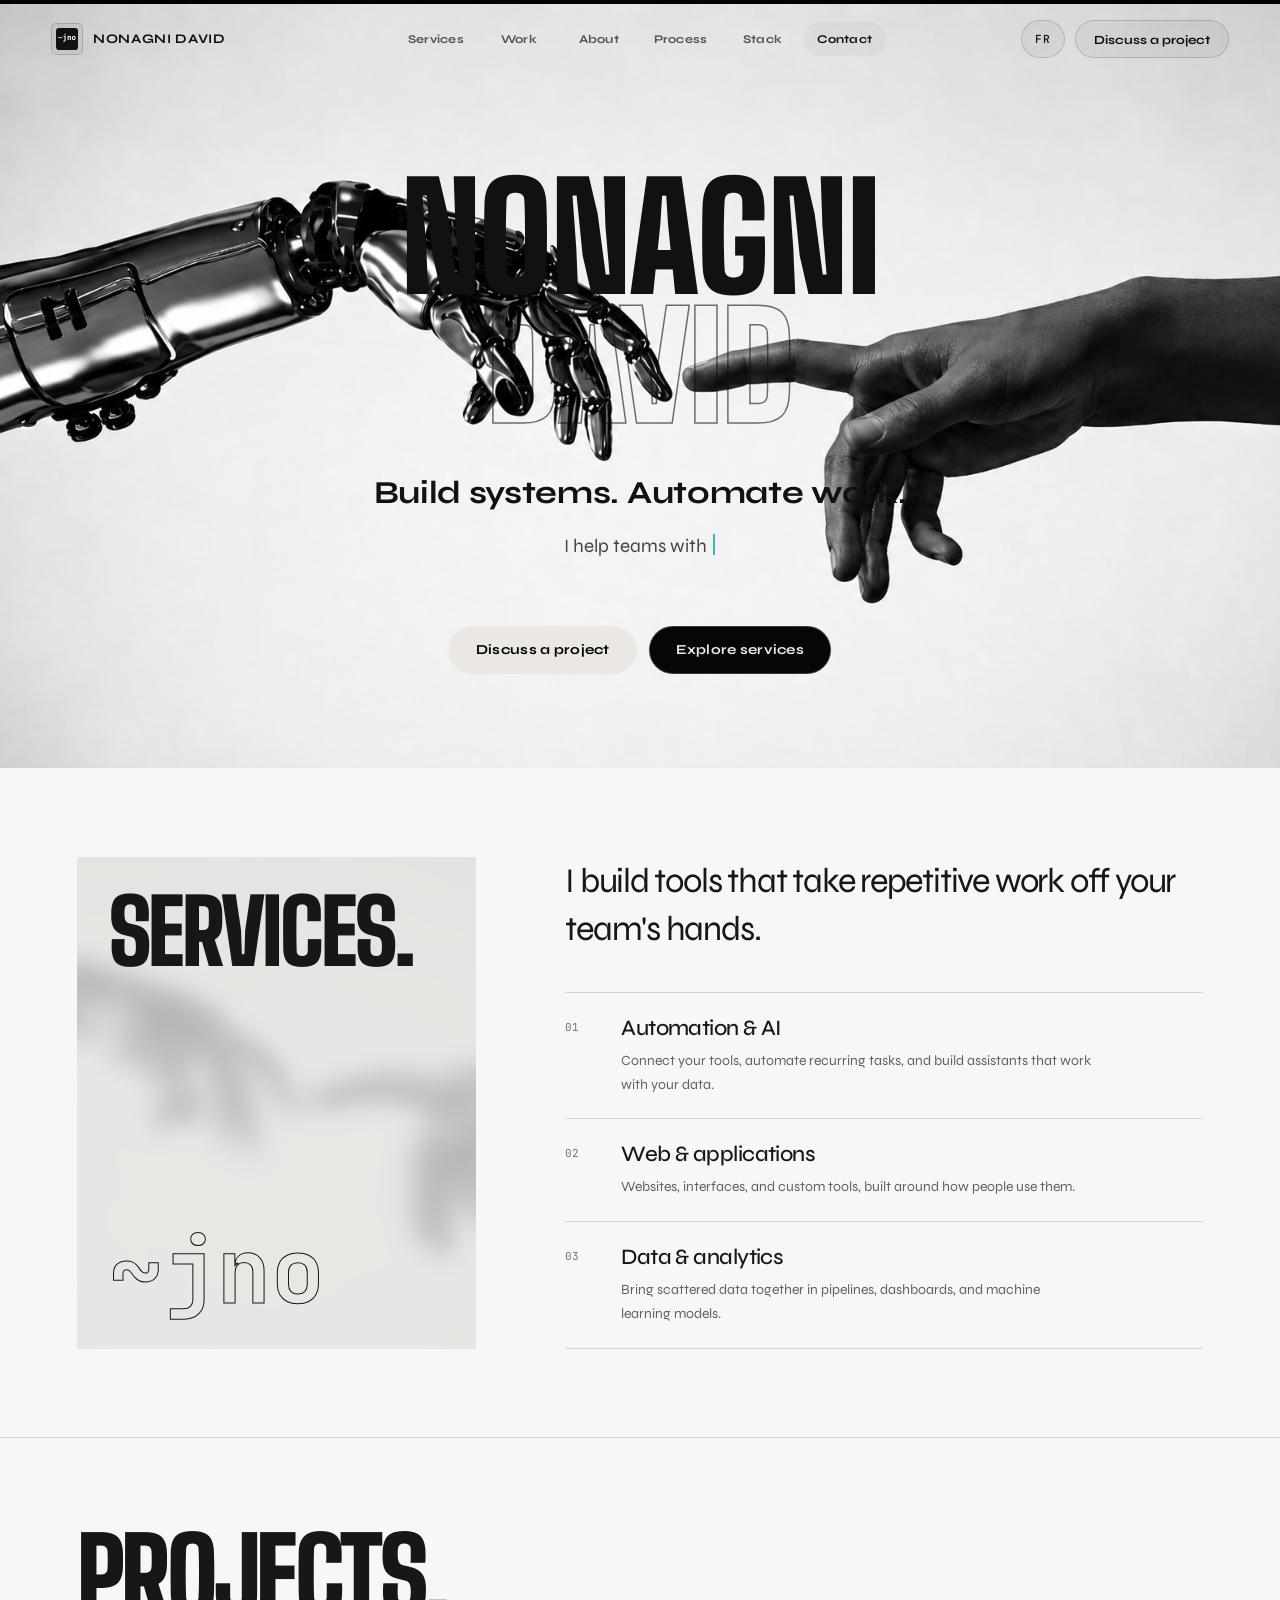
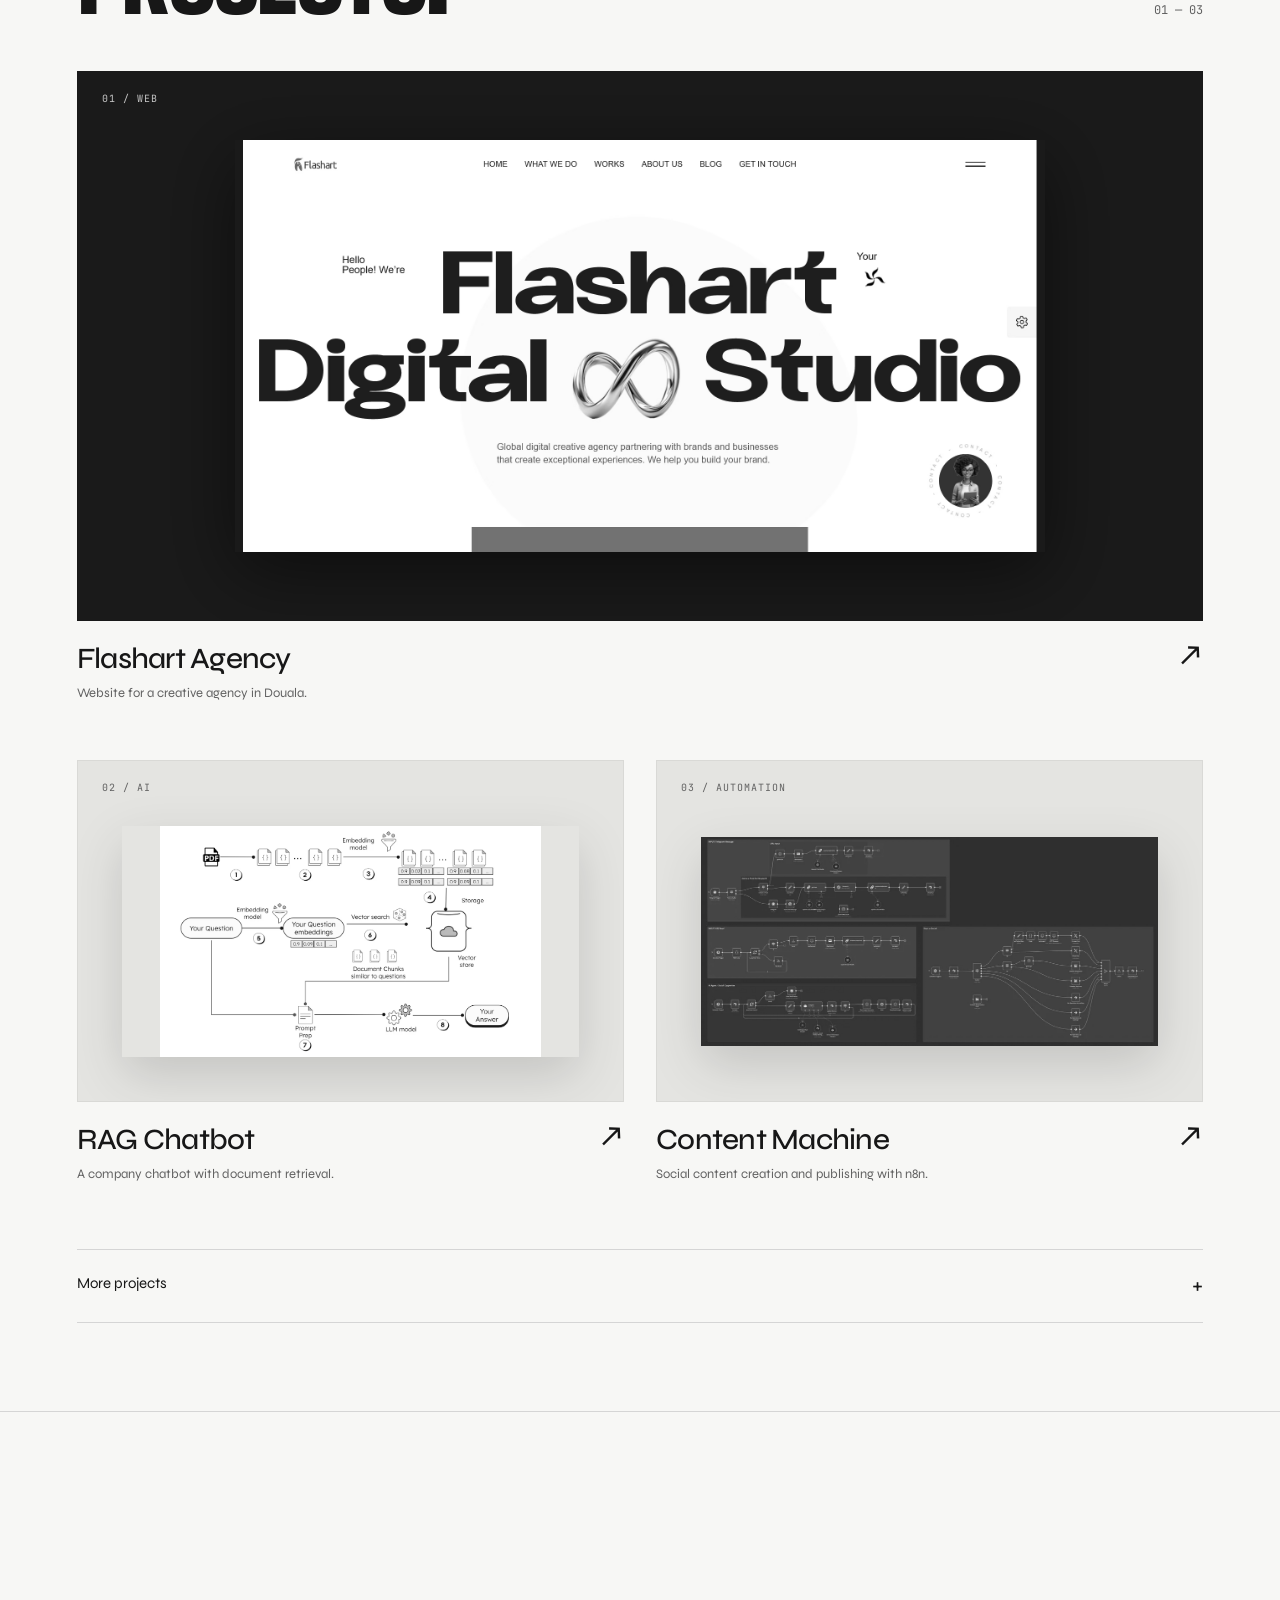
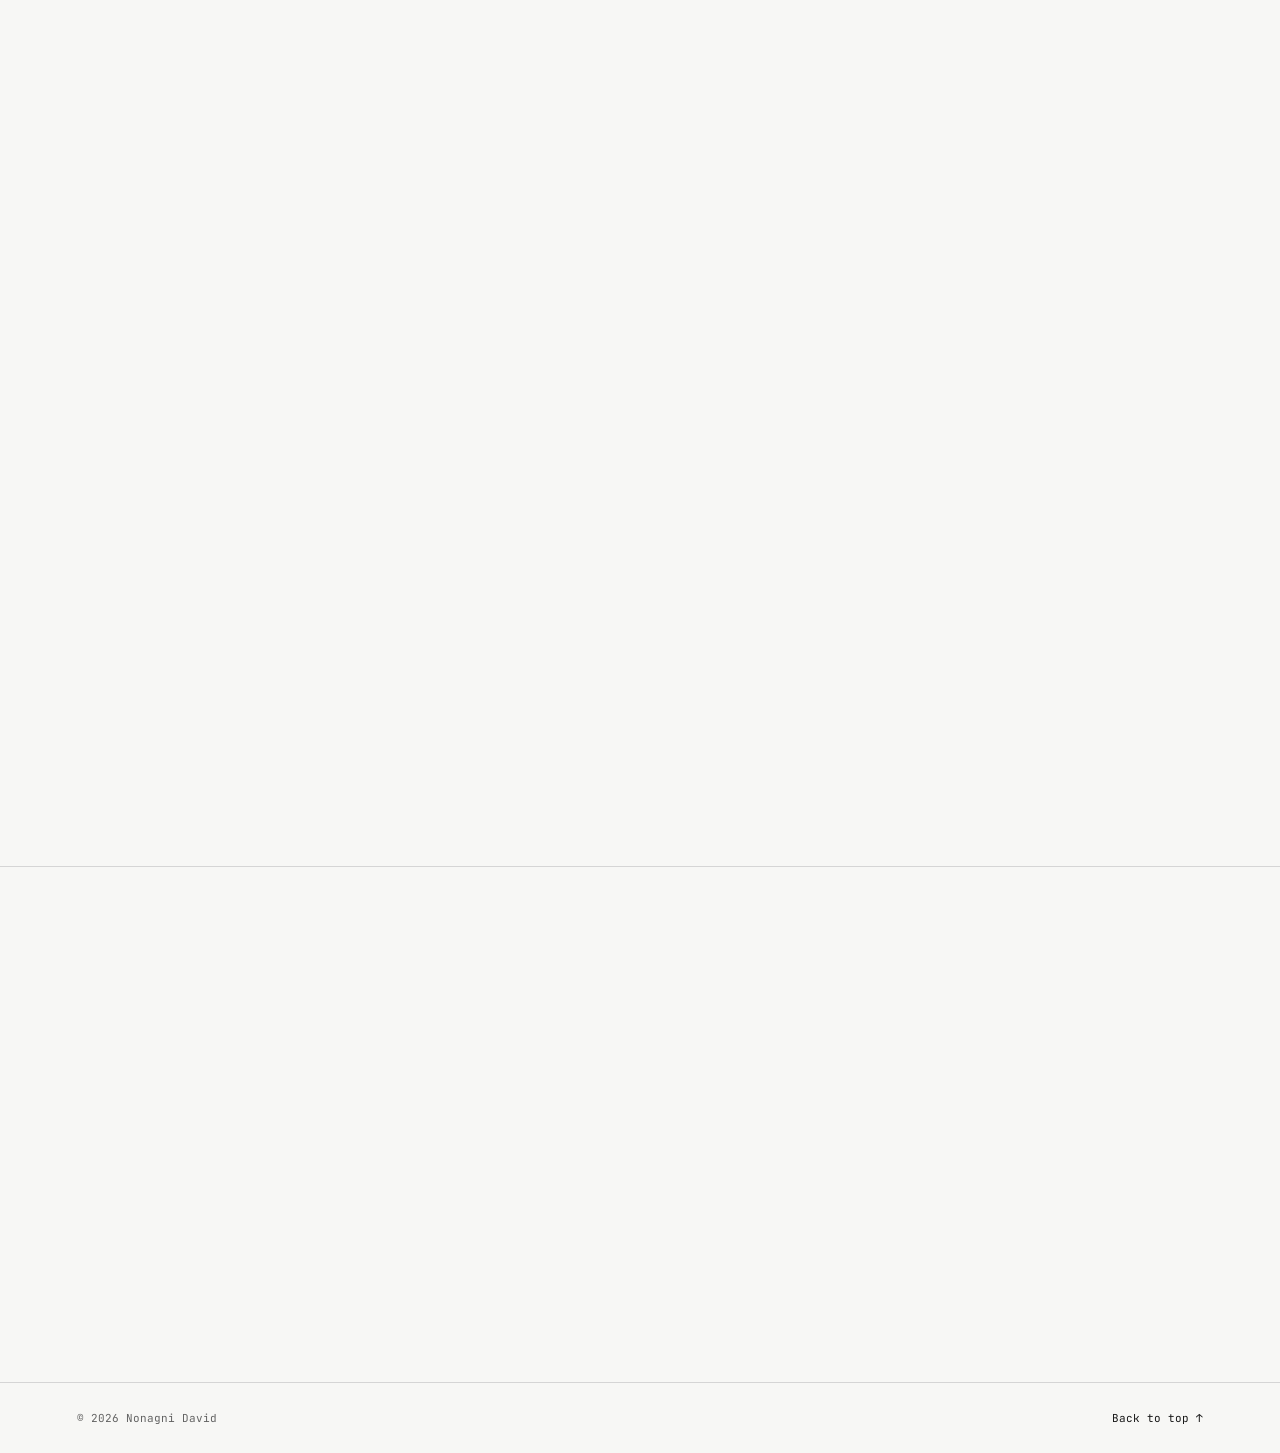
==== commit cb2c6169: "Cache hero ASCII image calculations" ====
--- a/index.html
+++ b/index.html
@@ -221,6 +221,6 @@
 
     <script src="https://cdn.jsdelivr.net/npm/gsap@3.15/dist/gsap.min.js" defer></script>
     <script src="https://cdn.jsdelivr.net/npm/gsap@3.15/dist/ScrollTrigger.min.js" defer></script>
-    <script src="assets/js/script.min.js?v=8" defer></script>
+    <script src="assets/js/script.min.js?v=9" defer></script>
   </body>
 </html>
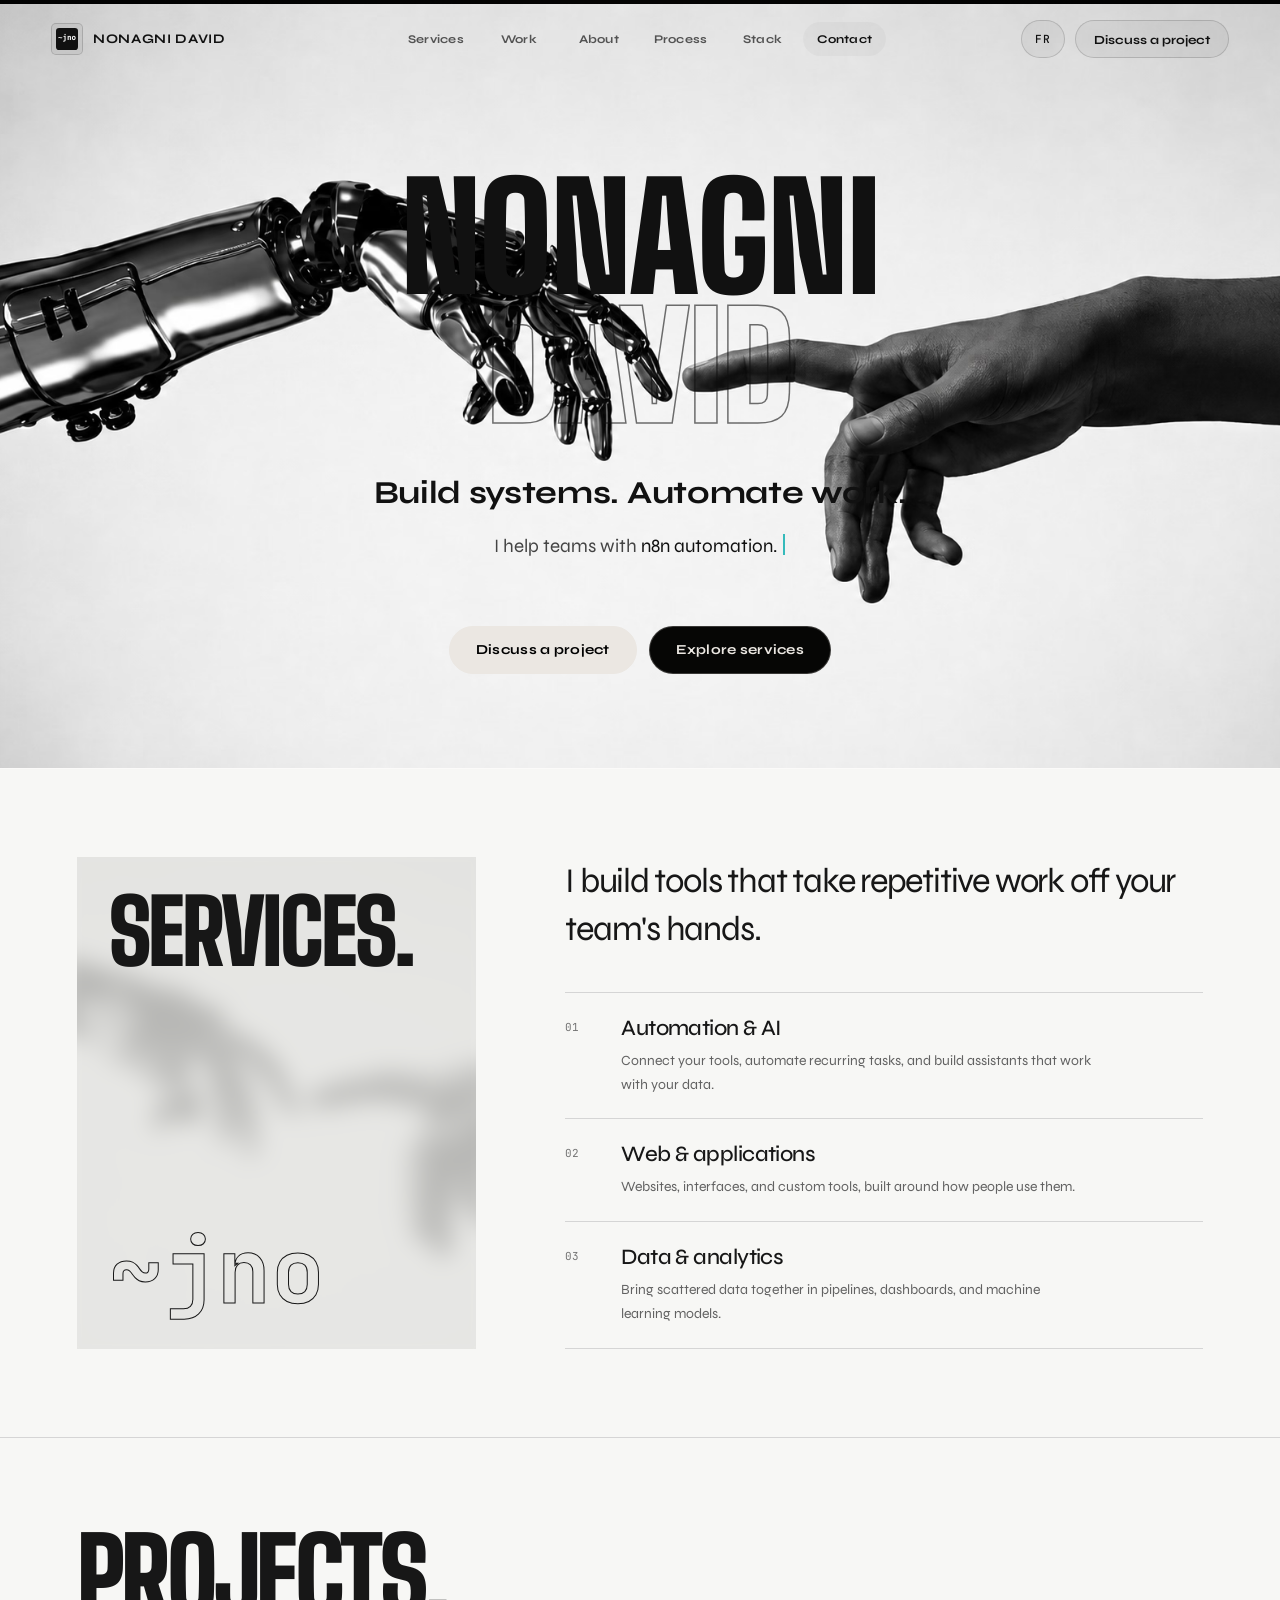
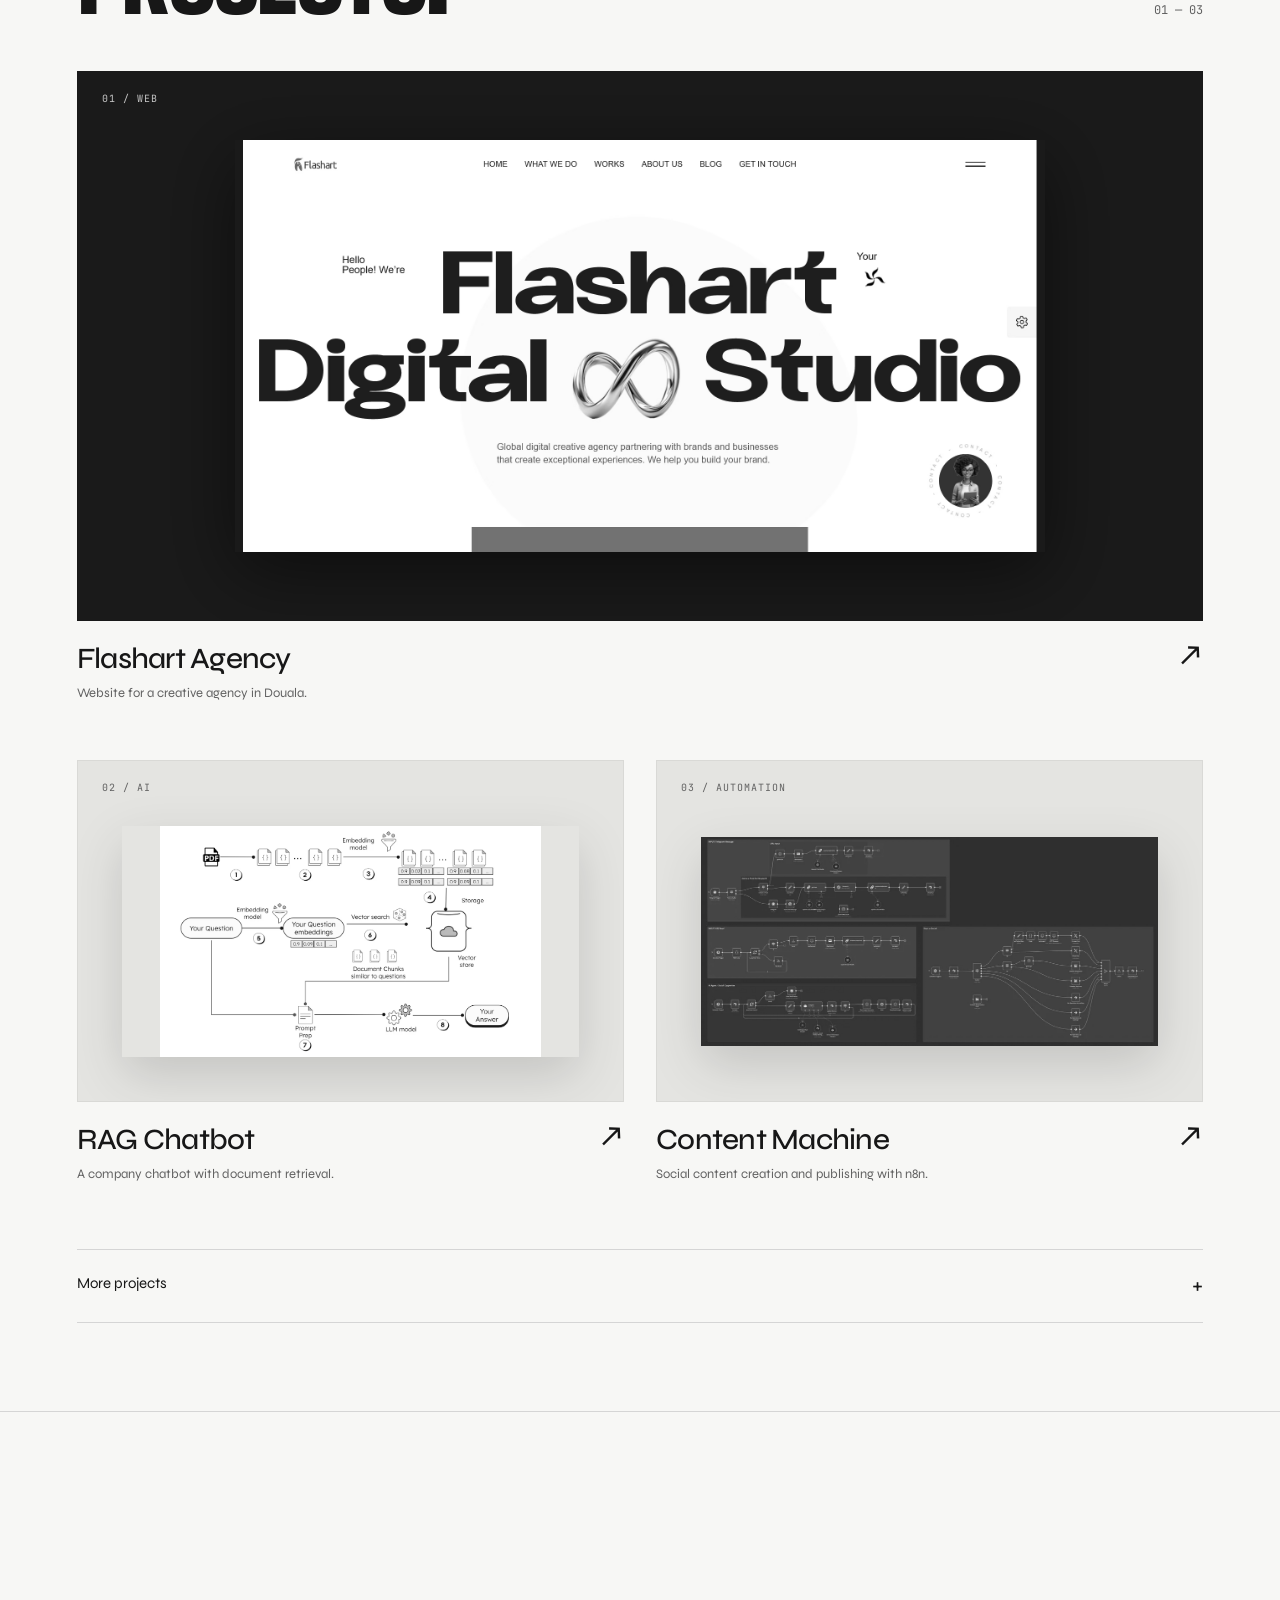
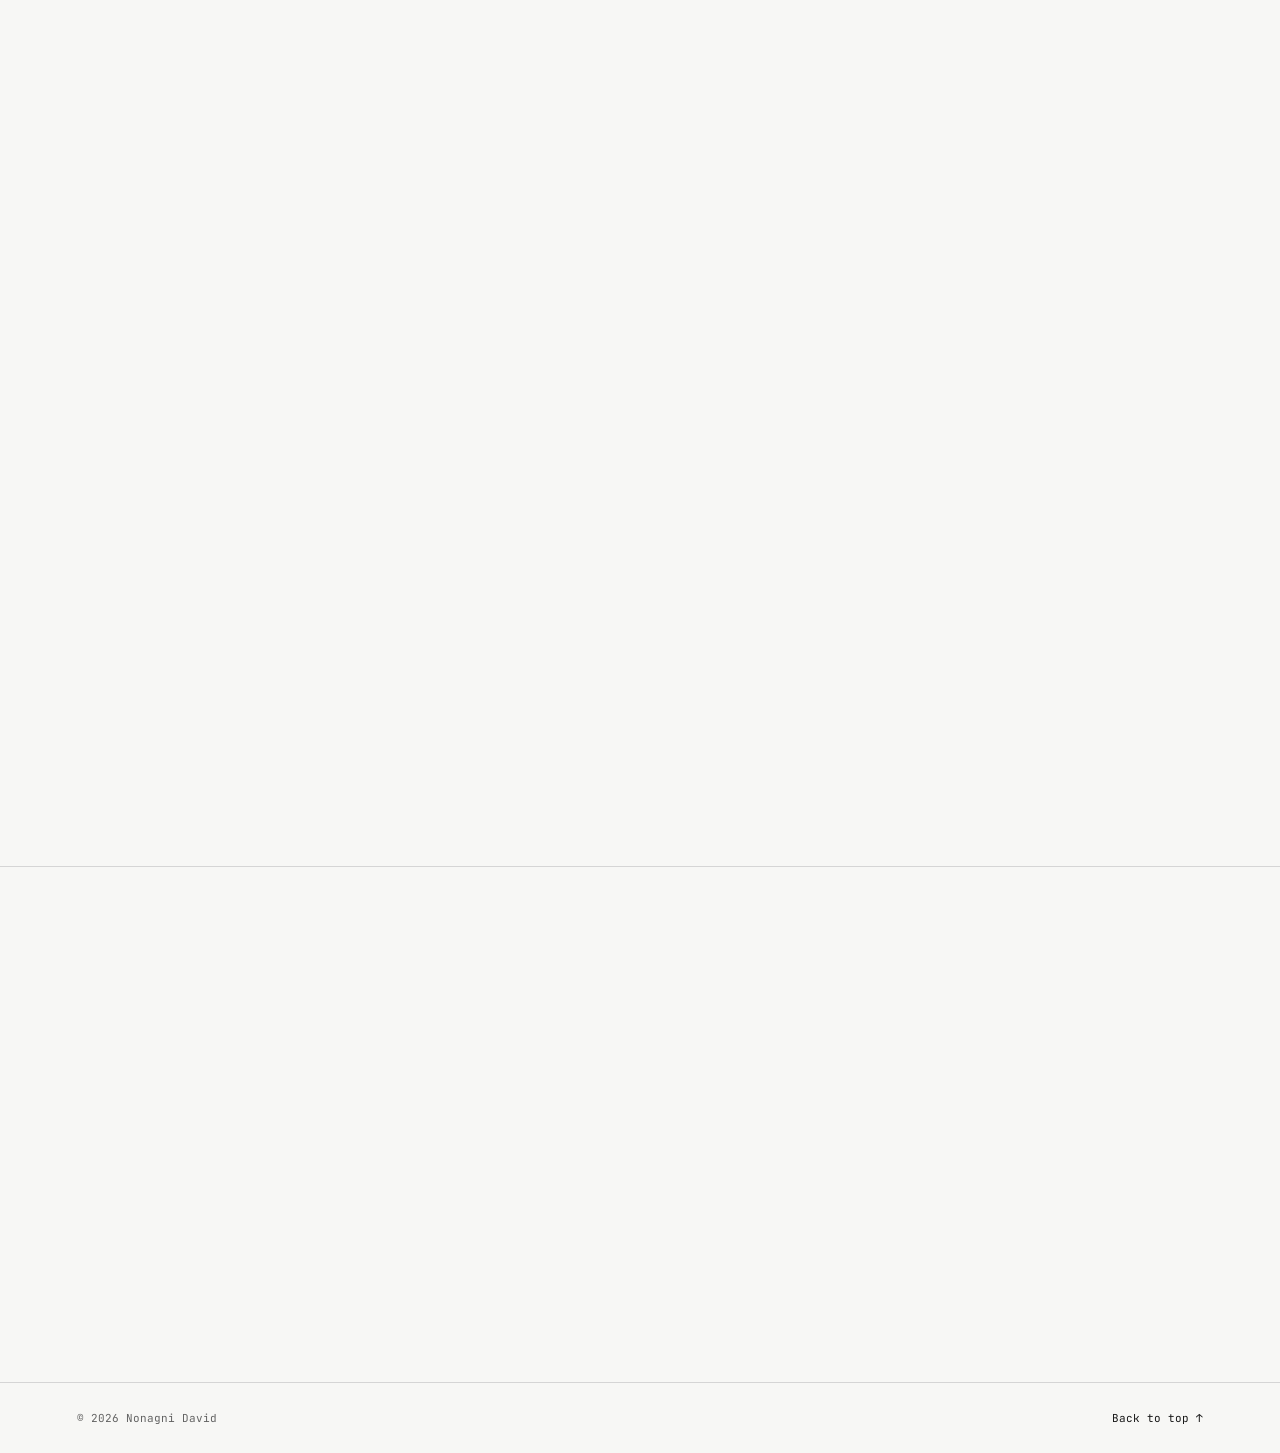
==== commit e2c0c486: "Start portfolio entrance sooner after load" ====
--- a/index.html
+++ b/index.html
@@ -221,6 +221,6 @@
 
     <script src="https://cdn.jsdelivr.net/npm/gsap@3.15/dist/gsap.min.js" defer></script>
     <script src="https://cdn.jsdelivr.net/npm/gsap@3.15/dist/ScrollTrigger.min.js" defer></script>
-    <script src="assets/js/script.min.js?v=9" defer></script>
+    <script src="assets/js/script.min.js?v=10" defer></script>
   </body>
 </html>
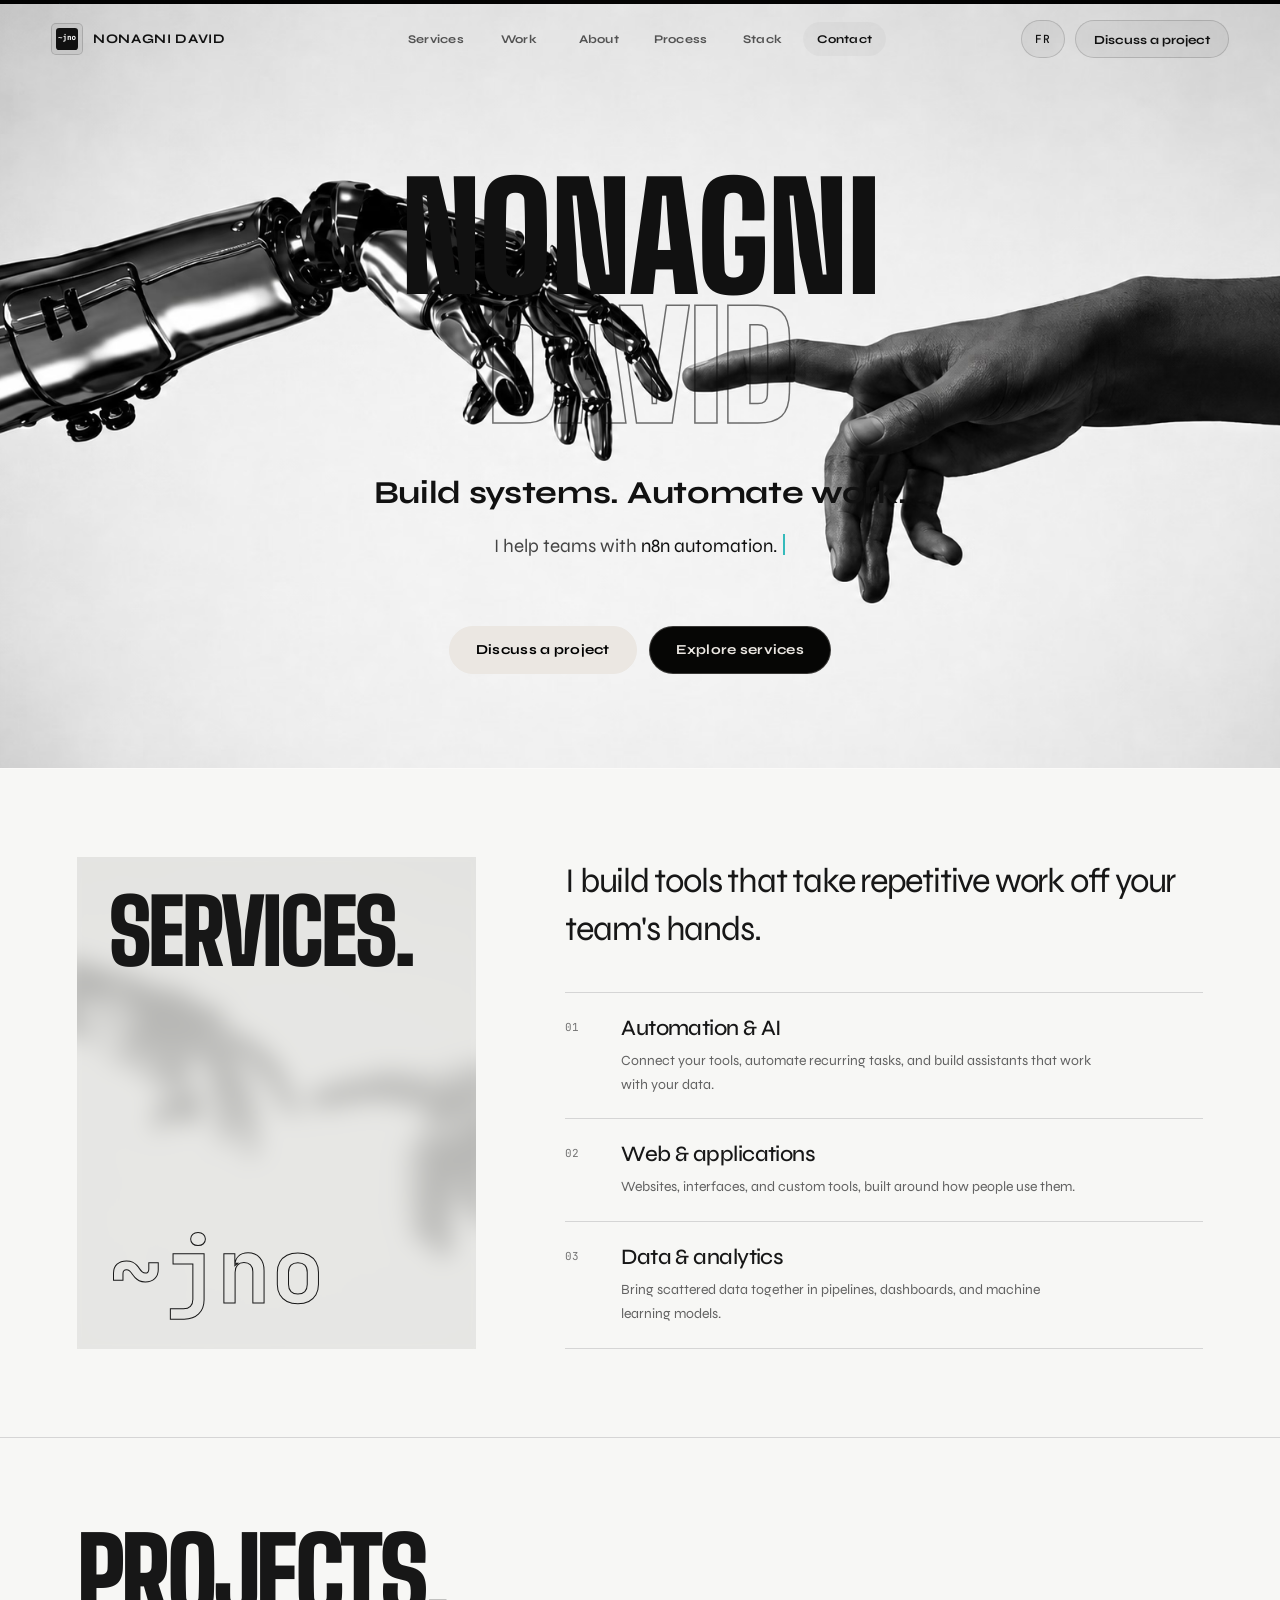
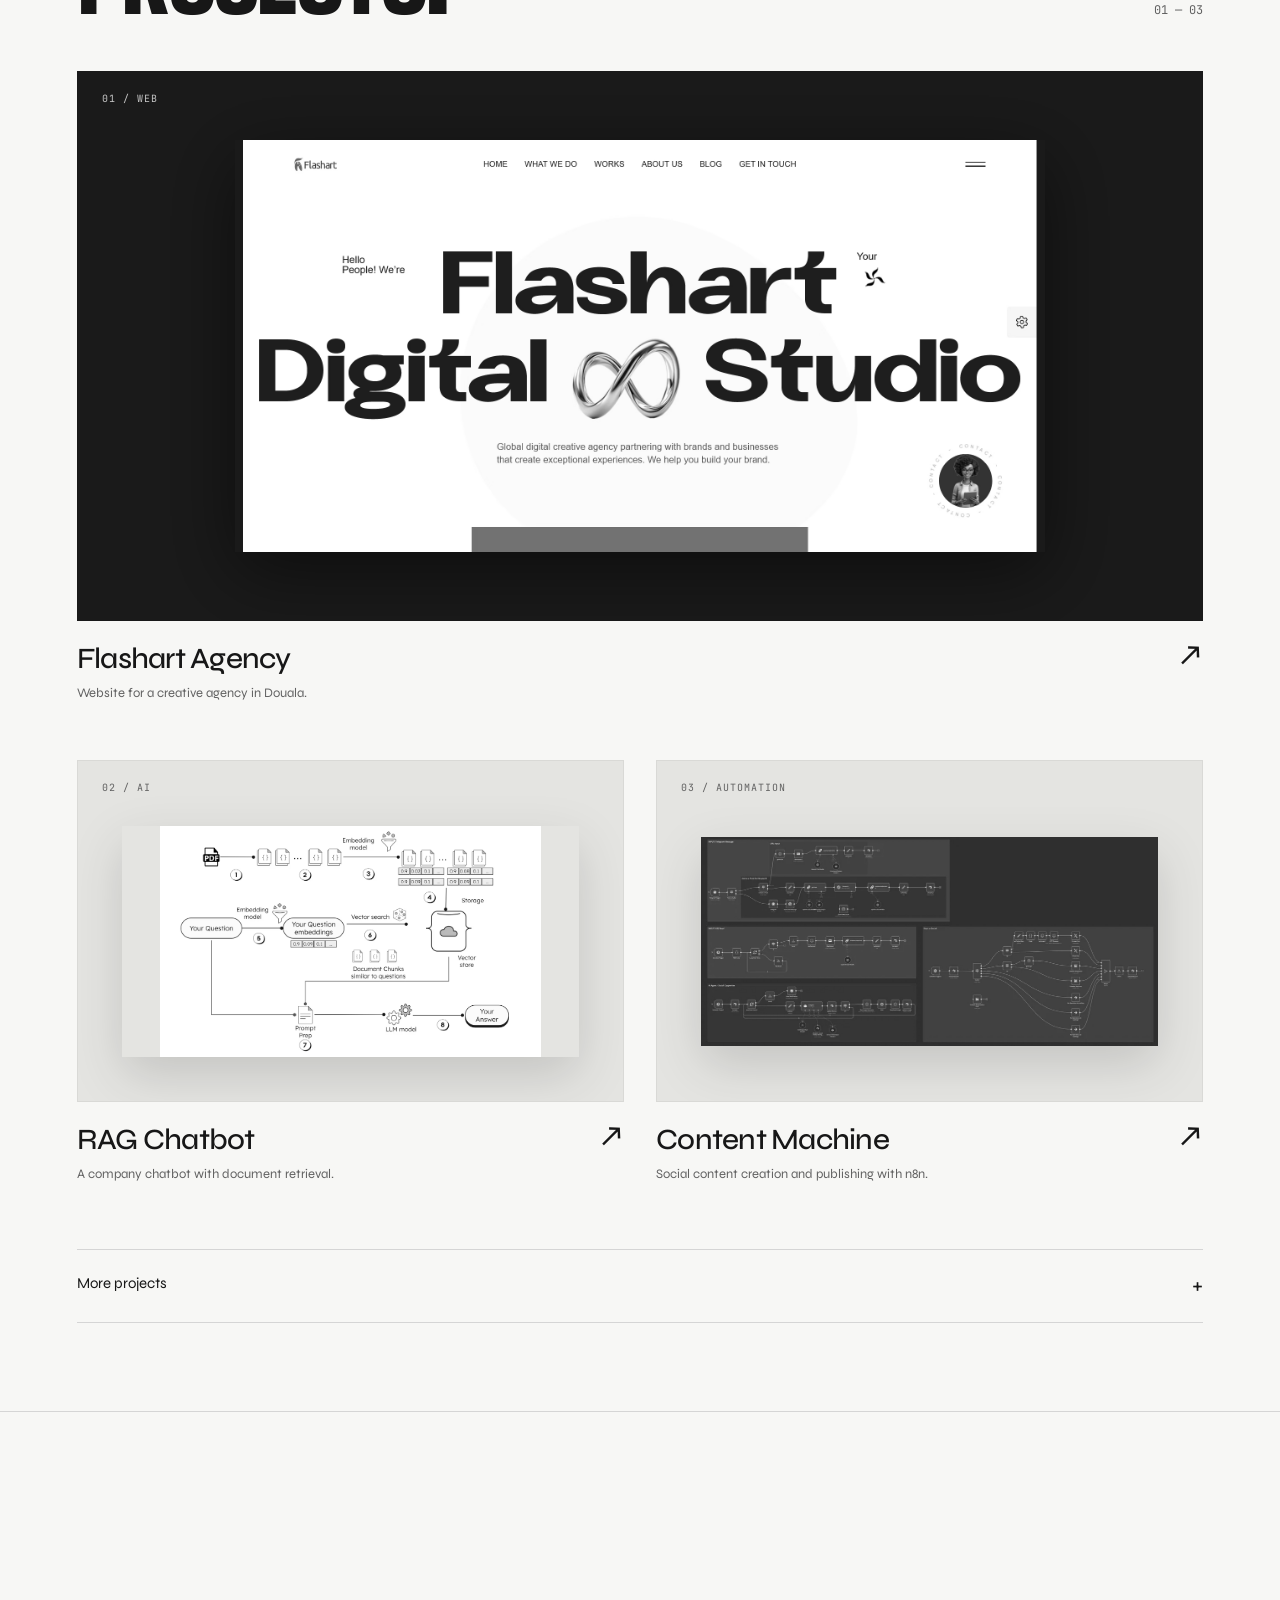
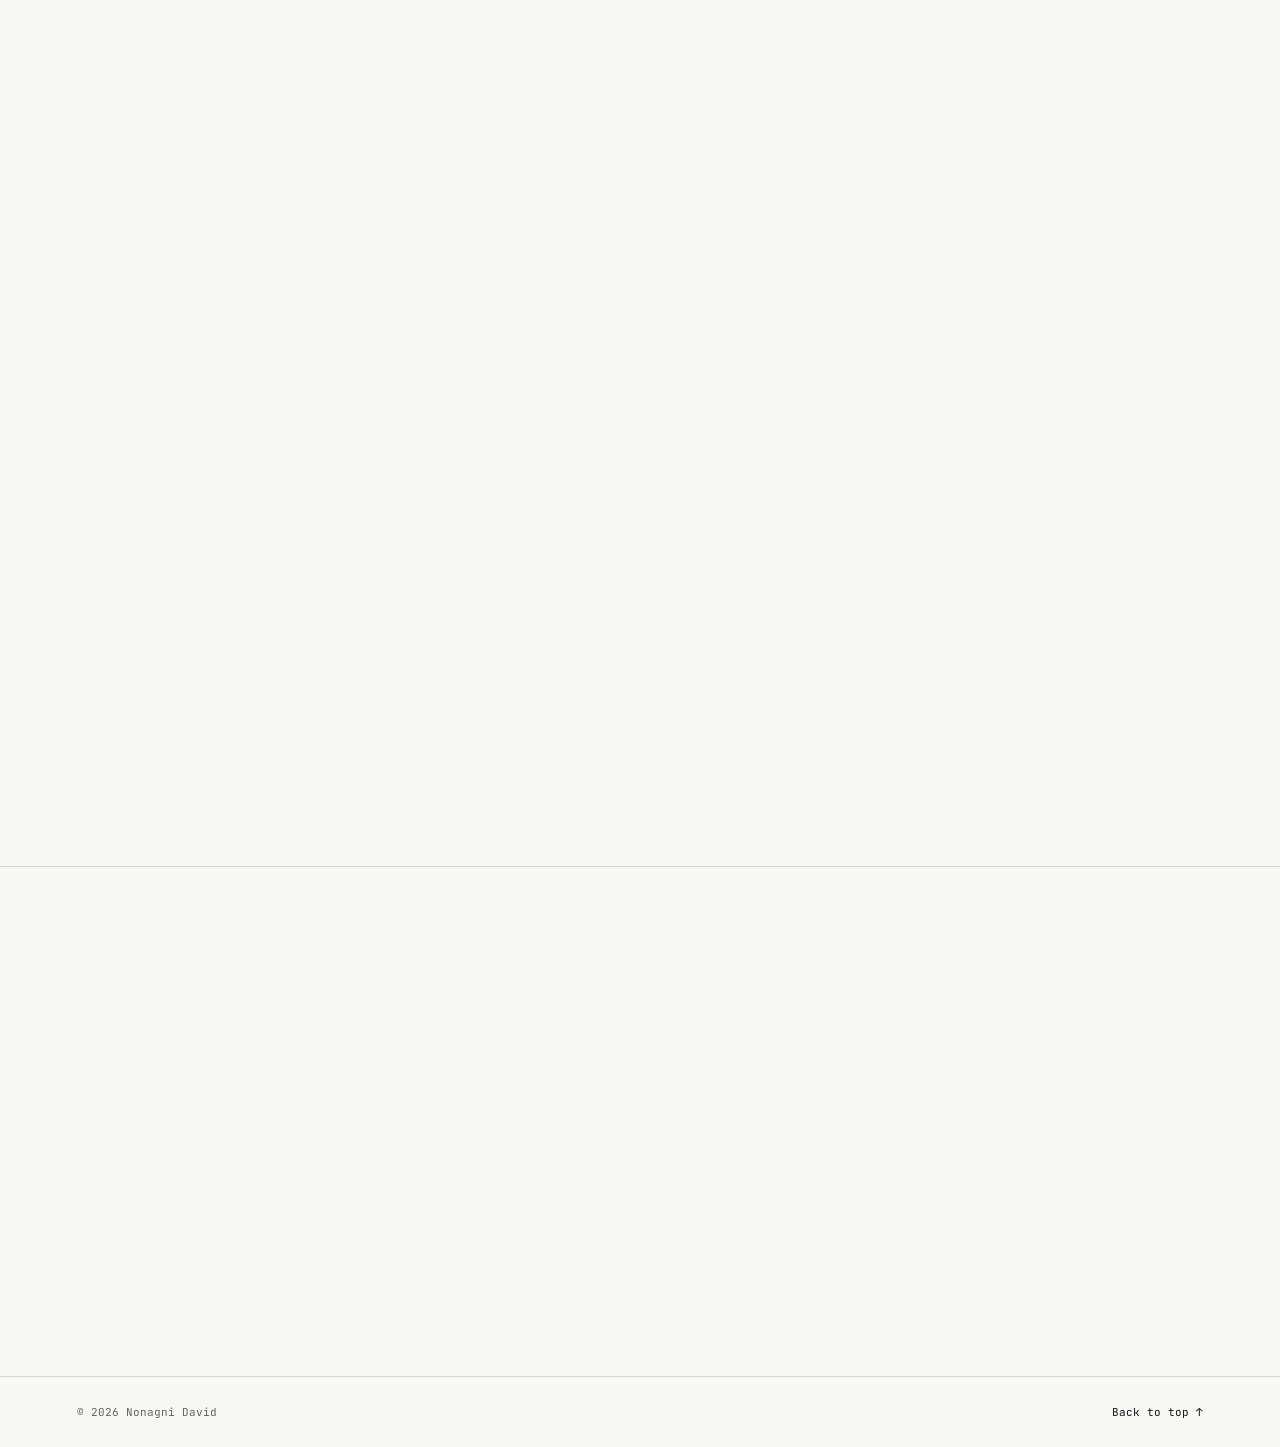
==== commit 4936f8f6: "Keep contact heading and email on one line" ====
--- a/index.html
+++ b/index.html
@@ -64,7 +64,7 @@
     <link rel="preconnect" href="https://cdn.jsdelivr.net" />
     <link rel="stylesheet" href="assets/css/style.min.css" />
 
-    <link rel="stylesheet" href="assets/css/portfolio-v2.css?v=6" />
+    <link rel="stylesheet" href="assets/css/portfolio-v2.css?v=7" />
 
     <!-- Critical CSS for Preloader to prevent FOUC & CLS -->
     <style>
--- a/assets/css/portfolio-v2.css
+++ b/assets/css/portfolio-v2.css
@@ -63,9 +63,9 @@
 .v2-stack-groups p { font-size: clamp(18px, 2.1vw, 26px); color: #171717; margin: 0; line-height: 1.6; }
 @media (min-width: 1081px) and (max-width: 1279px) { .site-header .header-cta { display: none; } }
 .v2-contact { border-top: 1px solid var(--line); padding-top: 100px; padding-bottom: 96px; }
-.v2-contact h2 { font-size: clamp(72px, 12vw, 170px); max-width: 1000px; margin-bottom: 28px; }
+.v2-contact h2 { font-size: clamp(30px, 11.5vw, 170px); font-family: 'Big Shoulders Display', Impact, sans-serif; white-space: nowrap; margin-bottom: 28px; }
 .v2-contact p { margin-bottom: 38px; }
-.v2-email { display: inline-flex; gap: 24px; align-items: center; font-size: clamp(16px, 2.6vw, 32px); border-bottom: 1px solid #171717; padding-bottom: 10px; letter-spacing: -.03em; overflow-wrap: anywhere; }
+.v2-email { display: inline-flex; gap: 24px; align-items: center; font-size: clamp(16px, 2.6vw, 32px); border-bottom: 1px solid #171717; padding-bottom: 10px; letter-spacing: -.03em; white-space: nowrap; }
 .v2-socials { display: flex; gap: 30px; margin-top: 36px; font: 12px var(--font-mono); }
 .v2-socials a:hover { text-decoration: underline; text-underline-offset: 5px; }
 .v2-footer { display: flex; align-items: center; justify-content: space-between; gap: 24px; border-top: 1px solid var(--line); padding: 28px clamp(24px, 6vw, 96px); }
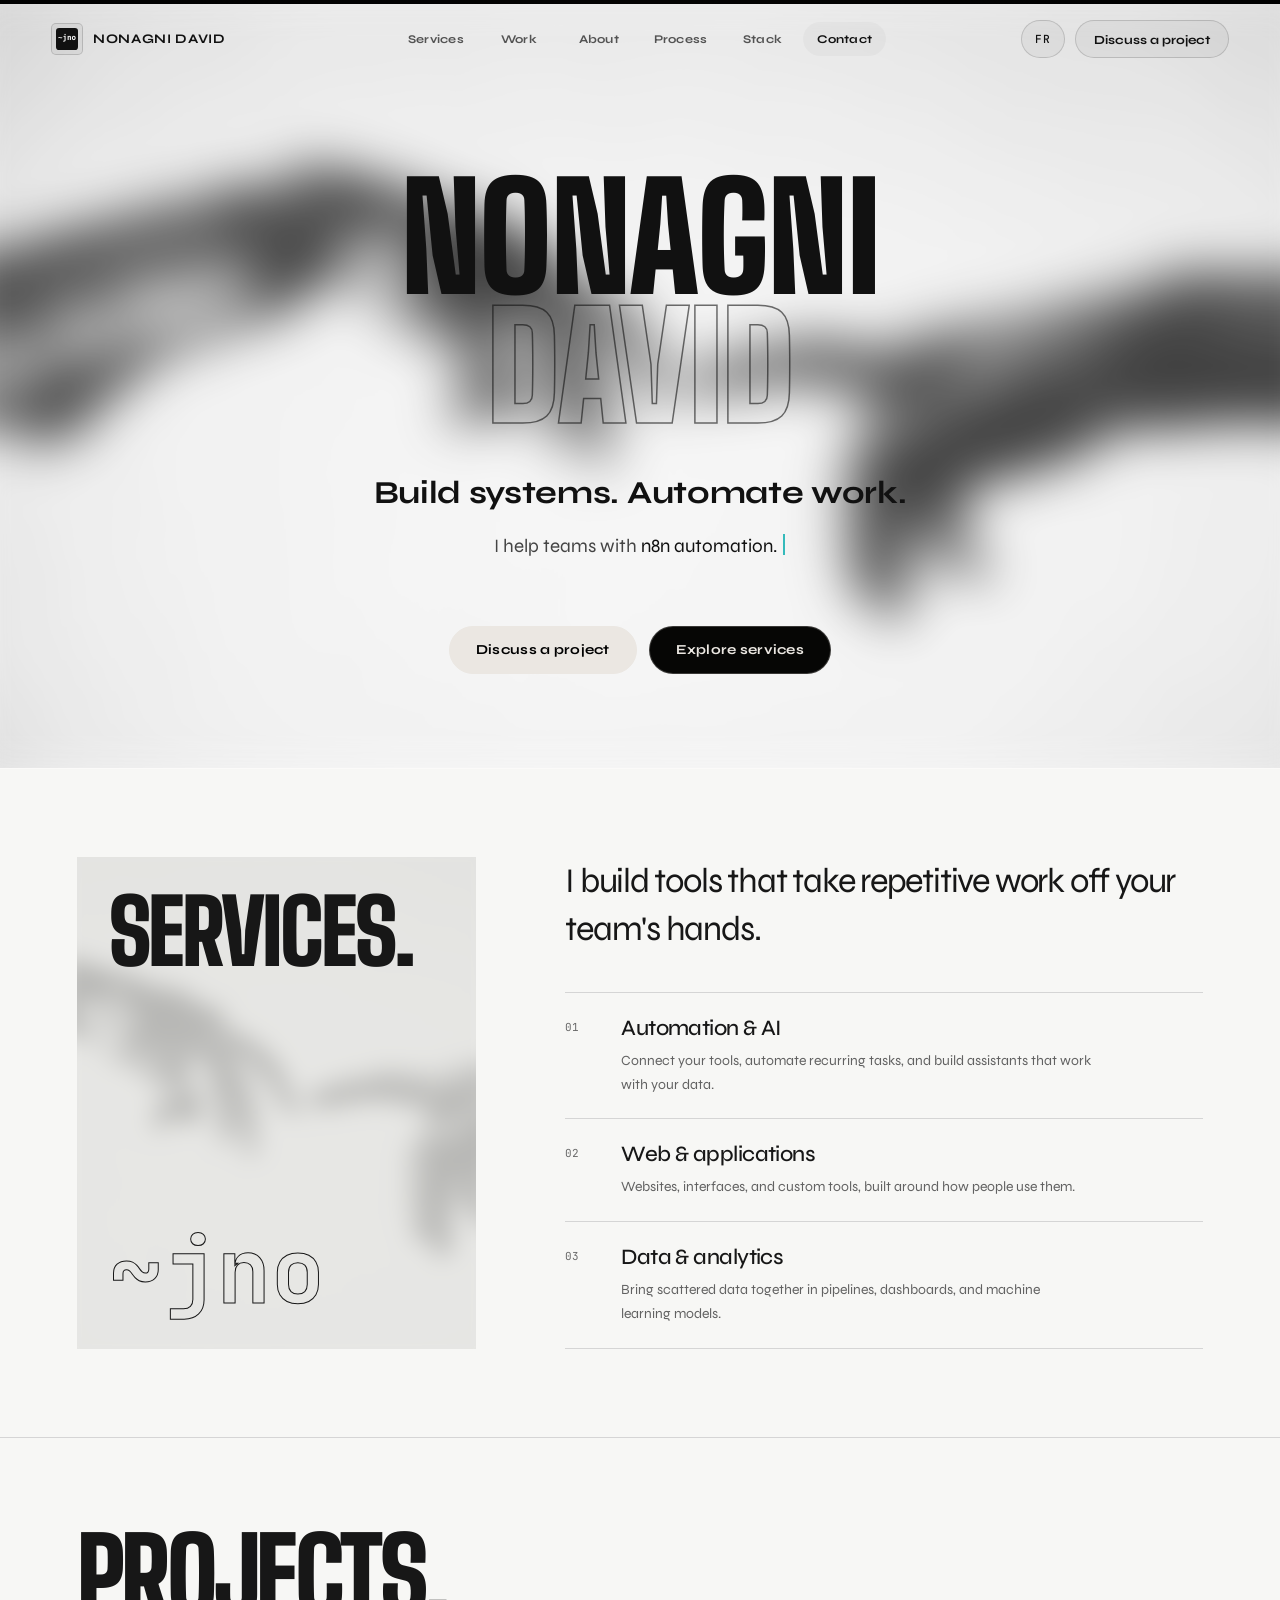
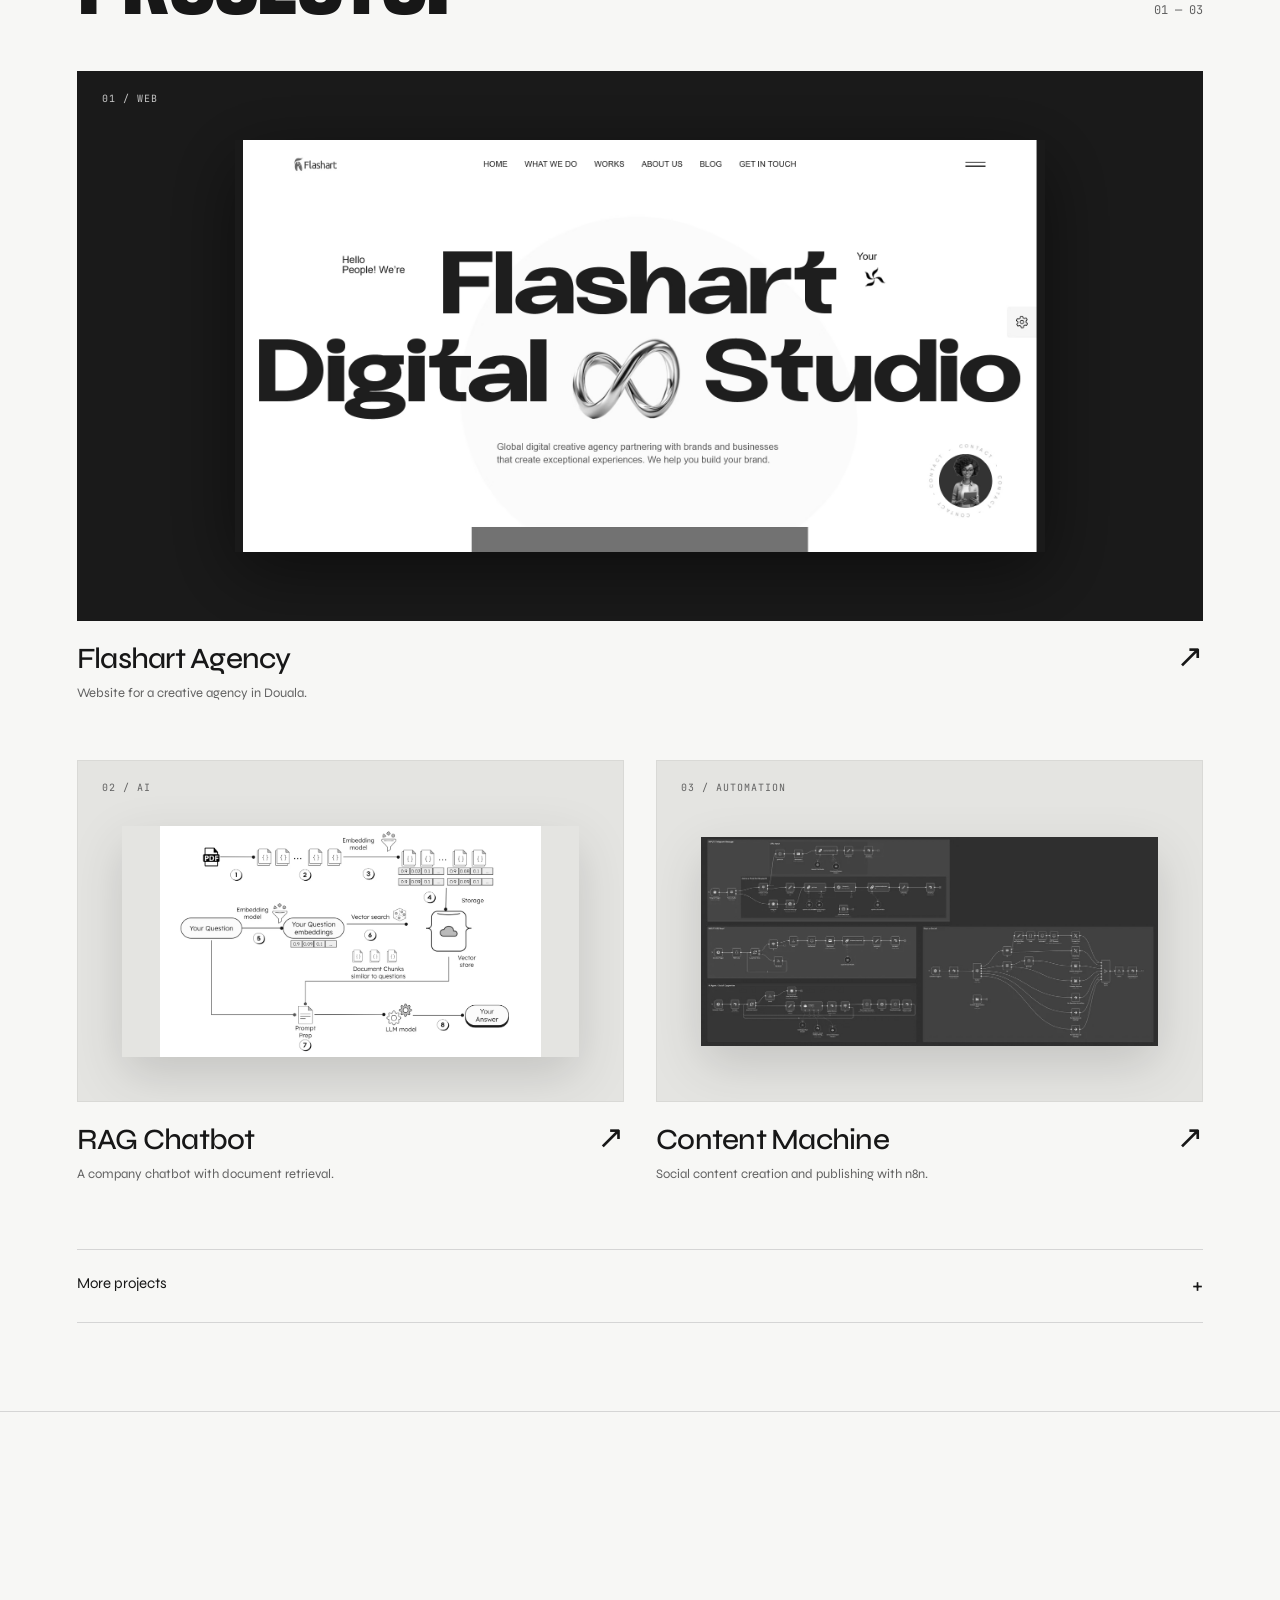
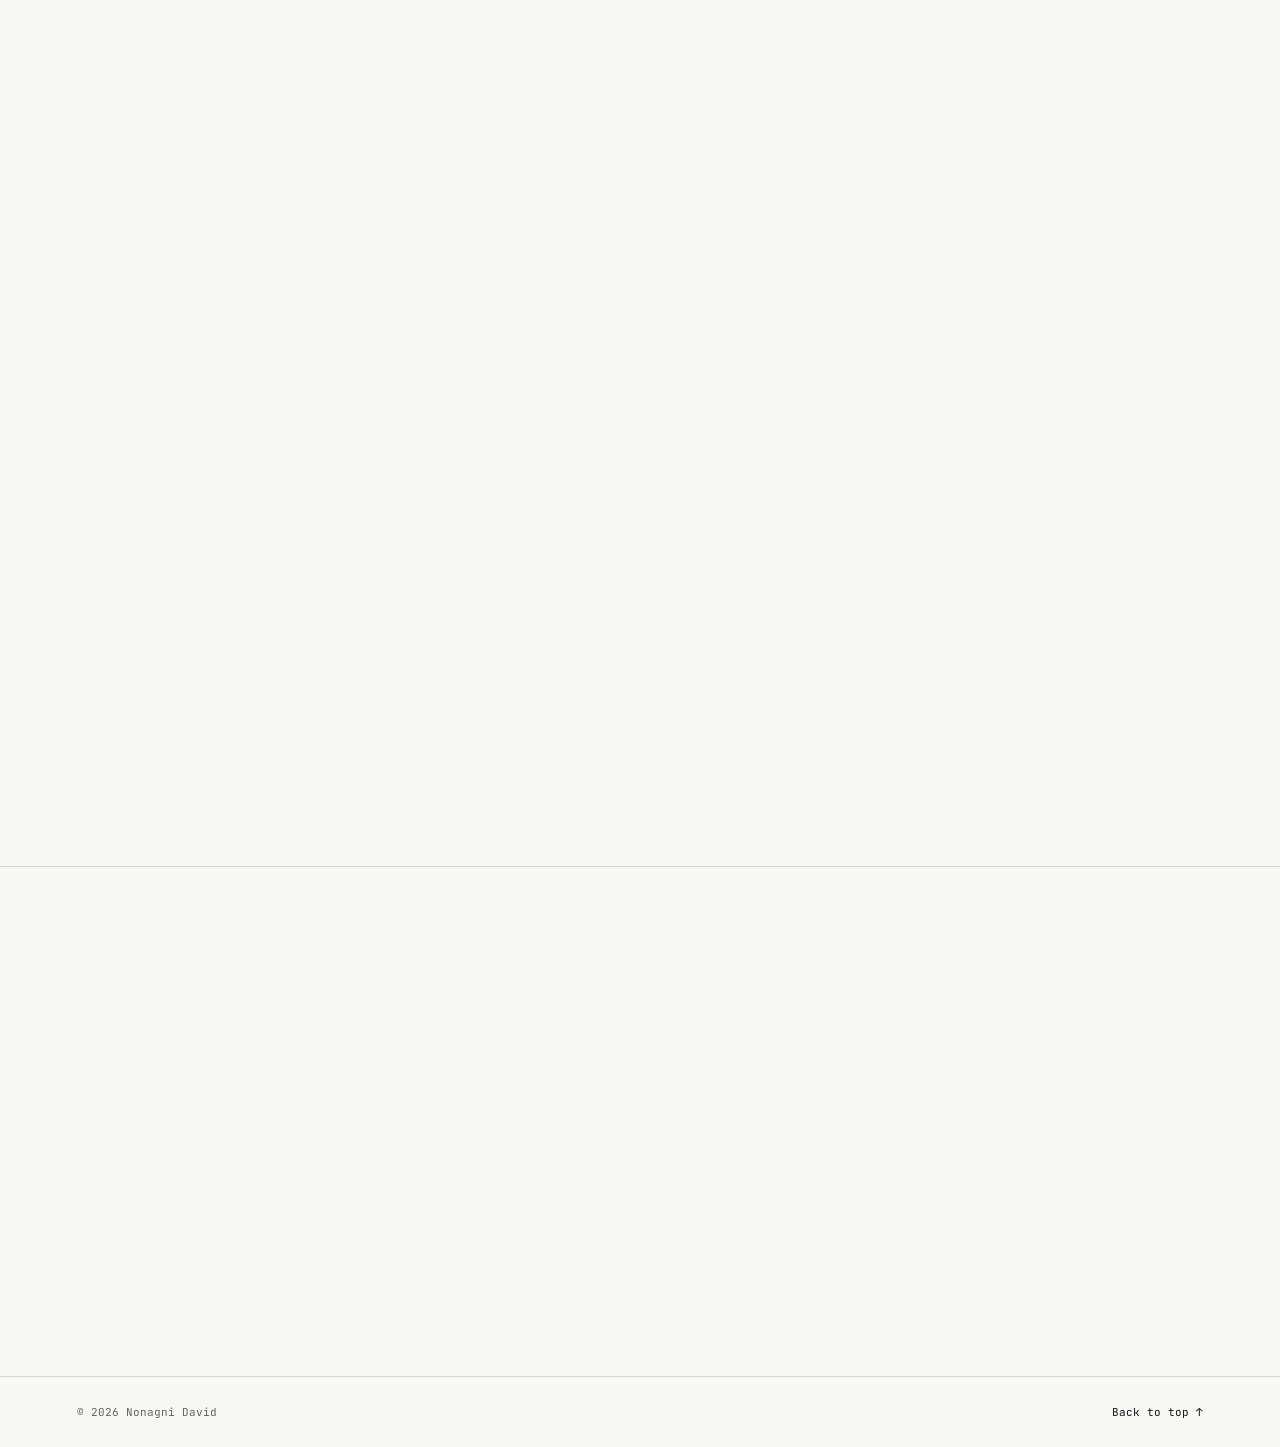
==== commit 5e2740e1: "Reduce hidden rendering work and improve font loading" ====
--- a/index.html
+++ b/index.html
@@ -56,15 +56,19 @@
     }
     </script>
 
-    <link rel="preconnect" href="https://fonts.googleapis.com" />
-    <link rel="preconnect" href="https://fonts.gstatic.com" crossorigin />
     <link rel="preload" href="assets/images/background.avif" as="image" type="image/avif" fetchpriority="high" />
-    <link rel="preload" href="https://fonts.googleapis.com/css2?family=Big+Shoulders+Display:wght@700;800;900&family=Syne:wght@400;500;600;700;800&family=JetBrains+Mono:ital,wght@0,300;0,400;0,500;0,700;1,300&display=swap" as="style" onload="this.onload=null;this.rel='stylesheet'" />
-    <noscript><link rel="stylesheet" href="https://fonts.googleapis.com/css2?family=Big+Shoulders+Display:wght@700;800;900&family=Syne:wght@400;500;600;700;800&family=JetBrains+Mono:ital,wght@0,300;0,400;0,500;0,700;1,300&display=swap" /></noscript>
+    <link rel="preload" href="assets/fonts/big-shoulders-display-latin.woff2" as="font" type="font/woff2" crossorigin />
+    <link rel="preload" href="assets/fonts/syne-latin.woff2" as="font" type="font/woff2" crossorigin />
+    <style>
+      @font-face { font-family: 'Big Shoulders Display'; src: url('assets/fonts/big-shoulders-display-latin.woff2') format('woff2'); font-style: normal; font-weight: 700 900; font-display: swap; }
+      @font-face { font-family: 'Syne'; src: url('assets/fonts/syne-latin.woff2') format('woff2'); font-style: normal; font-weight: 400 800; font-display: swap; }
+      @font-face { font-family: 'JetBrains Mono'; src: url('assets/fonts/jetbrains-mono-latin.woff2') format('woff2'); font-style: normal; font-weight: 300 700; font-display: swap; }
+      @font-face { font-family: 'JetBrains Mono'; src: url('assets/fonts/jetbrains-mono-italic-latin.woff2') format('woff2'); font-style: italic; font-weight: 300; font-display: swap; }
+    </style>
     <link rel="preconnect" href="https://cdn.jsdelivr.net" />
     <link rel="stylesheet" href="assets/css/style.min.css" />
 
-    <link rel="stylesheet" href="assets/css/portfolio-v2.css?v=7" />
+    <link rel="stylesheet" href="assets/css/portfolio-v2.css?v=11" />
 
     <!-- Critical CSS for Preloader to prevent FOUC & CLS -->
     <style>
@@ -96,7 +100,6 @@
     </style>
   </head>
   <body>
-    <canvas class="ascii-field" id="ascii-field" aria-hidden="true"></canvas>
 
     <div class="preloader" id="preloader" aria-label="Loading portfolio">
       <svg class="preloader-cube" viewBox="0 0 60 60" stroke="#6D7582" stroke-linejoin="round" aria-hidden="true">
@@ -130,16 +133,14 @@
         </nav>
 
         <div class="header-actions">
-          <button class="lang-toggle" type="button" data-lang-toggle aria-label="Switch language">FR</button>
+          <button class="lang-toggle" type="button" data-lang-toggle aria-label="FR - switch to French">FR</button>
           <a class="header-cta" href="#contact" data-i18n="navCta">Discuss a project</a>
         </div>
       </header>
 
       <!-- ── HERO ───────────────────────────────────── -->
       <section class="hero section-band" aria-labelledby="hero-title">
-
-        <!-- Canvas for animated ASCII background image -->
-        <canvas class="hero-ascii-canvas" id="hero-ascii-canvas" aria-hidden="true"></canvas>
+        <img class="hero-bg" src="assets/images/background.avif" alt="" fetchpriority="high" decoding="async" />
 
         <!-- Left: cinematic copy -->
         <div class="hero-copy">
@@ -221,6 +222,6 @@
 
     <script src="https://cdn.jsdelivr.net/npm/gsap@3.15/dist/gsap.min.js" defer></script>
     <script src="https://cdn.jsdelivr.net/npm/gsap@3.15/dist/ScrollTrigger.min.js" defer></script>
-    <script src="assets/js/script.min.js?v=10" defer></script>
+    <script src="assets/js/script.min.js?v=11" defer></script>
   </body>
 </html>
--- a/assets/css/style.min.css
+++ b/assets/css/style.min.css
@@ -1 +1 @@
-:root{color-scheme:dark;--bg:oklch(0.065 0 0);--bg-2:oklch(0.09 0.003 72);--surface:oklch(0.12 0.004 72);--surface-hi:oklch(0.16 0.005 72);--text:oklch(0.93 0.008 72);--text-2:oklch(0.60 0.010 72);--text-3:oklch(0.38 0.007 72);--accent:oklch(0.72 0.15 62);--accent-dim:oklch(0.72 0.15 62 / 0.16);--cool:oklch(0.72 0.11 196);--cool-dim:oklch(0.72 0.11 196 / 0.14);--line:oklch(0.93 0.008 72 / 0.10);--line-hi:oklch(0.93 0.008 72 / 0.22);--r-xs:2px;--r-sm:5px;--r-md:10px;--shadow:0 28px 90px oklch(0 0 0 / 0.55);--font-display:'Big Shoulders Display',sans-serif;--font-body:'Syne',system-ui,sans-serif;--font-mono:'JetBrains Mono','SFMono-Regular',Consolas,monospace;font-family:var(--font-body);background:var(--bg);color:var(--text)}*,::after,::before{box-sizing:border-box}html{min-height:100%;scroll-behavior:smooth}body{position:relative;min-height:100%;margin:0;overflow-x:hidden;background:radial-gradient(ellipse at 50% 0,oklch(.11 .004 72) 0,var(--bg) 58%),var(--bg)}body::before{position:fixed;inset:0;z-index:0;pointer-events:none;content:"";background-image:radial-gradient(oklch(.93 .008 72 / .055) 1px,transparent 1px);background-size:36px 36px;mask-image:radial-gradient(ellipse at 50% 30%,black 20%,transparent 72%)}a{color:inherit;text-decoration:none}button{font:inherit}pre{margin:0;font-family:var(--font-mono)}h1,h2,h3,h4,p{margin-top:0}h1{font-family:var(--font-body);font-weight:700;font-size:clamp(1.7rem, 2.8vw, 2.6rem);line-height:1.15;letter-spacing:-.01em;color:var(--text);max-width:760px;margin-bottom:24px}h2{font-family:var(--font-display);font-weight:900;font-size:clamp(2.8rem, 5.5vw, 7rem);line-height:.88;text-transform:uppercase;letter-spacing:-.015em;color:var(--text);margin-bottom:18px}h3{font-family:var(--font-body);font-size:clamp(.95rem, 1.2vw, 1.1rem);font-weight:700;letter-spacing:.01em;margin-bottom:10px;color:var(--text)}p{font-size:clamp(.92rem, 1.1vw, 1.02rem);font-weight:400;line-height:1.74;color:var(--text-2)}body:not(.aos-ready) [data-aos]{opacity:1!important;transform:none!important}.ascii-field{position:fixed;inset:0;z-index:0;width:100vw;height:100vh;pointer-events:none;opacity:.9}.preloader{position:fixed;inset:0;z-index:50;display:flex;flex-direction:column;align-items:center;justify-content:center;gap:20px;background:var(--bg);color:var(--text-2)}.preloader p{margin:0;color:var(--text-3);font-family:var(--font-mono);font-size:.72rem;letter-spacing:.14em;text-transform:uppercase}.preloader-cube{overflow:visible;filter:drop-shadow(0 0 28px oklch(.72 .15 62 / .28));width:clamp(280px,30vw,420px);height:auto}#cube{transform-origin:50% 50%;transform-box:view-box}.page-shell{position:relative;z-index:1;width:100%;overflow:visible}.site-header{position:sticky;top:0;z-index:20;display:grid;grid-template-columns:1fr auto 1fr;align-items:center;gap:20px;padding:18px clamp(18px,4vw,56px);border-bottom:1px solid var(--line);background:oklch(.065 0 0 / .88);backdrop-filter:blur(12px);-webkit-backdrop-filter:blur(12px);transition:background .3s ease,border-color .3s ease,color .3s ease,box-shadow .3s ease}.site-header.at-top{background:0 0!important;backdrop-filter:none!important;-webkit-backdrop-filter:none!important;border-bottom-color:transparent!important;box-shadow:none!important}.site-header.on-hero{background:rgba(255,255,255,.78);backdrop-filter:blur(12px);-webkit-backdrop-filter:blur(12px);border-bottom:1px solid rgba(0,0,0,.08)}.site-header.on-hero .brand{color:#111}.site-header.on-hero .brand-glyph-img{border-color:rgba(0,0,0,.15);background:rgba(0,0,0,.04)}.site-header.on-hero .lang-toggle{background:rgba(0,0,0,.04);color:#111;border-color:rgba(0,0,0,.15)}.site-header.on-hero .header-cta{background:rgba(0,0,0,.04);color:#111;border-color:rgba(0,0,0,.15)}.site-header.on-hero .header-cta:hover{background:rgba(0,0,0,.08)}.site-header.on-hero .menu-toggle span{background:#111}.brand,.header-actions,.site-nav{display:flex;align-items:center}.brand{gap:10px;justify-self:start;min-width:0;color:var(--text);font-family:var(--font-body);font-size:.82rem;font-weight:700;text-transform:uppercase;letter-spacing:.05em}.brand-glyph-img{width:32px;height:32px;padding:4px;border:1px solid var(--line-hi);border-radius:var(--r-sm);background:var(--surface);object-fit:contain;transition:border-color .3s ease,transform .4s ease,background .3s ease}.brand:hover .brand-glyph-img{border-color:var(--accent);transform:rotate(30deg)}.site-nav{justify-self:center;gap:2px;padding:4px;border:1px solid var(--line-hi);border-radius:999px;background:var(--text);color:var(--bg);box-shadow:0 12px 36px oklch(0 0 0 / .4)}.site-nav a{min-width:78px;padding:10px 14px;border-radius:999px;font-family:var(--font-body);font-size:.74rem;font-weight:700;letter-spacing:.02em;text-align:center;transition:background 160ms ease,color 160ms ease,transform 160ms ease}.site-nav a:focus-visible,.site-nav a:hover{background:var(--bg);color:var(--text);outline:0;transform:translateY(-1px)}.header-actions{justify-self:end;gap:10px}.button,.footer-lang,.header-cta,.lang-toggle{border:1px solid var(--line-hi);border-radius:999px;cursor:pointer}.lang-toggle{min-width:44px;min-height:38px;background:var(--surface);color:var(--text);font-family:var(--font-mono);font-size:.7rem;font-weight:500;letter-spacing:.06em}.header-cta{display:inline-flex;align-items:center;min-height:38px;padding:0 18px;background:var(--surface);color:var(--text);font-family:var(--font-body);font-size:.78rem;font-weight:700;transition:background 160ms ease,transform 160ms ease}.header-cta:hover{background:var(--surface-hi);transform:translateY(-1px)}.menu-toggle{display:none}.section-band{position:relative;padding:clamp(72px,8vw,128px) clamp(20px,5vw,72px)}.section-head{display:grid;grid-template-columns:minmax(140px,0.36fr) minmax(0,1fr);gap:clamp(20px,5vw,60px);align-items:start;margin-bottom:clamp(40px,6vw,72px);padding-top:28px;border-top:1px solid var(--line-hi)}.section-head.compact{max-width:1040px}.section-index{margin:0 0 0;padding-top:4px;color:var(--text-3);font-family:var(--font-mono);font-size:.72rem;letter-spacing:.12em;text-transform:uppercase}.hero{display:grid;grid-template-columns:1fr;grid-template-rows:1fr;grid-template-areas:"copy";min-height:85vh;margin-top:-75px;padding:75px 0 0 0;position:relative;overflow:hidden;border-bottom:1px solid var(--line-hi);background:#fff;--hero-blur:0;--hero-scale:1;--hero-opacity:1}.hero::before{content:"";position:absolute;inset:0;z-index:1;background:url('../images/background.avif') no-repeat center center/cover;filter:blur(calc(var(--hero-blur) * 1px));transform:scale(var(--hero-scale));opacity:var(--hero-opacity)}.hero::after{content:"";position:absolute;inset:0;z-index:2;background:url('../images/background.avif') no-repeat center center/cover;clip-path:circle(100px at var(--mouse-x,-999px) var(--mouse-y,-999px));-webkit-clip-path:circle(100px at var(--mouse-x,-999px) var(--mouse-y,-999px));opacity:var(--hero-opacity);pointer-events:none;transition:clip-path 80ms ease-out,-webkit-clip-path 80ms ease-out}.hero-corner{position:absolute;z-index:5;width:18px;height:18px;pointer-events:none}.hero-corner.tl{top:22px;left:22px;border-top:1px solid var(--text-3);border-left:1px solid var(--text-3)}.hero-corner.tr{top:22px;right:22px;border-top:1px solid var(--text-3);border-right:1px solid var(--text-3)}.hero-corner.bl{bottom:22px;left:22px;border-bottom:1px solid var(--text-3);border-left:1px solid var(--text-3)}.hero-corner.br{bottom:22px;right:22px;border-bottom:1px solid var(--text-3);border-right:1px solid var(--text-3)}.hero-strip{display:flex;align-items:center;justify-content:space-between;gap:16px;padding:11px clamp(24px,5vw,72px);font-family:var(--font-mono);font-size:.62rem;letter-spacing:.14em;text-transform:uppercase;color:var(--text-3);z-index:2}.hero-strip-top{grid-area:strip-t;border-bottom:1px solid var(--line)}.hero-strip-bottom{grid-area:strip-b;border-top:1px solid var(--line)}.hero-copy{grid-area:copy;position:relative;z-index:3;min-width:0;display:flex;flex-direction:column;justify-content:center;align-items:center;text-align:center;padding:clamp(48px,6vw,88px) clamp(24px,5vw,72px);max-width:900px;margin:0 auto;color:#111}.hero-name{margin-bottom:clamp(24px,3.5vw,44px);font-family:var(--font-display);font-weight:900;font-size:clamp(4.4rem, 11.5vw, 14.5rem);line-height:.87;letter-spacing:-.01em;text-transform:uppercase;user-select:none}.hero-name-clip{overflow:hidden}.hero-name-a{display:block;color:#111}.hero-name-b{display:block;color:transparent;-webkit-text-stroke:1.5px rgba(17,17,17,0.6);text-stroke:1.5px rgba(17,17,17,0.6)}.ascii-kicker{margin:0 0 14px;color:oklch(.45 .11 196);font-family:var(--font-mono);font-size:.74rem;letter-spacing:.1em;text-transform:uppercase}.hero .hero-copy h1{font-family:var(--font-body);font-weight:700;font-size:clamp(1.5rem, 2.5vw, 2.4rem);line-height:1.2;margin-bottom:18px;color:#111}.hero-lead{max-width:640px;min-height:4em;margin-bottom:20px;color:#444;font-size:clamp(.95rem, 1.5vw, 1.18rem);font-weight:400;line-height:1.76}.typewriter-text{color:#111}.typing-cursor{display:inline-block;width:2px;height:1.1em;margin-left:2px;vertical-align:-.15em;background:var(--cool);animation:blink 1s step-end infinite}@keyframes blink{0%,100%{opacity:1}50%{opacity:0}}.hero-actions{display:flex;flex-wrap:wrap;gap:12px;justify-content:center}.contact-actions{display:flex;flex-wrap:wrap;gap:12px}.button{display:inline-flex;align-items:center;justify-content:center;min-height:48px;padding:0 26px;font-family:var(--font-body);font-size:.86rem;font-weight:700;letter-spacing:.02em;transition:transform 160ms ease,box-shadow 160ms ease,background 160ms ease}.button:focus-visible,.button:hover{outline:0;transform:translateY(-2px)}.button-primary{background:var(--text);color:var(--bg);border-color:var(--text)}.button-primary:hover{background:oklch(.82 .008 72);box-shadow:0 12px 32px oklch(0 0 0 / .5)}.button-secondary{background:var(--surface);color:var(--text)}.button-secondary:hover{background:var(--surface-hi);box-shadow:0 12px 32px oklch(0 0 0 / .4)}.hero-ascii-canvas{display:none;position:absolute;top:0;left:0;width:100%;height:100%;z-index:1;pointer-events:none}.hero-console{display:none}.status-indicator{display:flex;align-items:center;gap:8px}.status-dot{flex-shrink:0;width:6px;height:6px;border-radius:50%;background:var(--accent);box-shadow:0 0 8px var(--accent);animation:pulse-dot 2.8s ease infinite}@keyframes pulse-dot{0%,100%{opacity:1;box-shadow:0 0 8px var(--accent)}50%{opacity:.5;box-shadow:0 0 3px var(--accent)}}.service-grid{display:grid;grid-template-columns:repeat(3,minmax(0,1fr));gap:1px;border:1px solid var(--line-hi);border-radius:var(--r-sm);overflow:hidden;background:var(--line-hi)}.service-card{position:relative;display:flex;flex-direction:column;padding:clamp(22px,3vw,36px) clamp(20px,2.5vw,32px);background:var(--surface);border-top:2px solid transparent;transition:border-top-color 240ms ease,transform .3s ease,box-shadow .3s ease;overflow:hidden;z-index:1;cursor:default}.service-card:hover{border-top-color:var(--accent);transform:translateY(-2px);box-shadow:0 12px 36px oklch(0 0 0 / .4)}.service-card::before{content:"";position:absolute;inset:0;background:linear-gradient(135deg,var(--surface-hi),oklch(.72 .15 62 / .15));z-index:-1;clip-path:polygon(100% 100%,100% 100%,100% 100%,100% 100%);transition:clip-path .5s cubic-bezier(.25, 1, .5, 1)}.service-card:hover::before{clip-path:polygon(0 0,100% 0,100% 100%,0 100%)}.service-card-header{display:flex;justify-content:space-between;align-items:center;margin-bottom:18px}.card-num{display:block;font-family:var(--font-display);font-weight:900;font-size:clamp(2.4rem, 4vw, 5rem);line-height:1;letter-spacing:-.02em;color:var(--line-hi);margin-bottom:0;transition:color 240ms ease}.service-card:hover .card-num{color:var(--accent-dim)}.service-icon{width:38px;height:38px;color:var(--accent);transition:transform .4s ease,color .4s ease;flex-shrink:0}.service-card:hover .service-icon{transform:scale(1.1) rotate(6deg);color:var(--text)}.service-card h3{margin-bottom:8px;font-size:.96rem;font-weight:700;color:var(--text);transition:color .2s ease}.service-card:hover h3{color:var(--accent)}.service-card p{margin:0;font-size:.88rem;line-height:1.68;color:var(--text-2);flex:1}.process-carousel-container{display:grid;grid-template-columns:1.1fr 1fr;gap:clamp(40px,6vw,90px);align-items:center;max-width:1100px;margin:0 auto}.process-wheel-wrapper{position:relative;width:360px;height:360px;margin:0 auto;display:flex;align-items:center;justify-content:center}.process-wheel{position:absolute;inset:0;border:1px dashed var(--line-hi);border-radius:50%;transition:transform .8s cubic-bezier(.25, 1, .5, 1);transform:rotate(var(--rotation-angle,0deg))}.process-wheel-node{position:absolute;top:50%;left:50%;width:76px;height:76px;margin-left:-38px;margin-top:-38px;display:flex;flex-direction:column;align-items:center;justify-content:center;border-radius:50%;border:1px solid var(--line-hi);background:var(--surface);color:var(--text-2);cursor:pointer;outline:0;transform:rotate(var(--node-angle)) translate(145px) rotate(calc(-1 * var(--node-angle) - var(--rotation-angle,0deg)));transition:transform .8s cubic-bezier(.25, 1, .5, 1),background .3s ease,border-color .3s ease,color .3s ease,box-shadow .3s ease}.process-wheel-node:hover{border-color:var(--accent);color:var(--text);box-shadow:0 0 15px var(--accent-dim)}.process-wheel-node.active{border-color:var(--accent);background:var(--accent);color:var(--bg);box-shadow:0 0 25px var(--accent-dim)}.process-wheel-node .node-num{font-family:var(--font-display);font-size:1.35rem;font-weight:900;line-height:1}.process-wheel-node .node-label{font-family:var(--font-mono);font-size:.56rem;letter-spacing:.04em;text-transform:uppercase;margin-top:1px}.process-wheel-hub{position:absolute;top:50%;left:50%;width:86px;height:86px;margin-left:-43px;margin-top:-43px;border-radius:50%;background:var(--bg);border:1px solid var(--line-hi);display:grid;place-items:center;box-shadow:var(--shadow);z-index:2}.process-wheel-hub .hub-glyph{font-family:var(--font-mono);font-size:1.15rem;font-weight:700;color:var(--accent)}.process-details-panel{display:flex;flex-direction:column;justify-content:center;background:var(--surface);border:1px solid var(--line-hi);border-radius:var(--r-md);padding:38px;min-height:290px;box-shadow:var(--shadow)}.process-index-kicker{font-family:var(--font-mono);font-size:.7rem;text-transform:uppercase;color:var(--cool);margin-bottom:10px;letter-spacing:.08em}.process-details-panel h3{font-family:var(--font-display);font-size:2.8rem;text-transform:uppercase;font-weight:900;line-height:1;color:var(--text);margin-bottom:16px;letter-spacing:-.01em}.process-details-panel p:not(.process-index-kicker){font-size:.96rem;line-height:1.72;color:var(--text-2);margin-bottom:22px}.process-carousel-nav{display:flex;gap:12px;margin-top:auto}.nav-arrow{width:42px;height:42px;border-radius:50%;border:1px solid var(--line-hi);background:var(--bg-2);color:var(--text-2);cursor:pointer;display:grid;place-items:center;font-size:1.05rem;transition:background .3s ease,border-color .3s ease,color .3s ease;outline:0;padding:0}.nav-arrow:hover{background:var(--surface-hi);border-color:var(--accent);color:var(--text)}.proof-grid{display:grid;grid-template-columns:repeat(3,minmax(0,1fr));gap:clamp(16px,2.5vw,28px)}.proof-card{display:flex;flex-direction:column;cursor:pointer}.proof-card.hidden{display:none!important}.proof-actions{display:flex;justify-content:center;margin-top:40px;width:100%}.proof-img{position:relative;width:100%;aspect-ratio:16/10;background:oklch(.09 .003 72);border:1px solid var(--line-hi);border-top:2px solid var(--line-hi);overflow:hidden;margin-bottom:16px;transition:border-top-color 240ms ease}.proof-card:hover .proof-img{border-top-color:var(--accent)}.proof-img::before{content:'';position:absolute;top:10px;left:10px;width:14px;height:14px;border-top:1px solid var(--text-3);border-left:1px solid var(--text-3);z-index:1}.proof-img::after{content:'';position:absolute;bottom:10px;right:10px;width:14px;height:14px;border-bottom:1px solid var(--text-3);border-right:1px solid var(--text-3);z-index:1}.proof-img-label{position:absolute;top:50%;left:50%;transform:translate(-50%,-50%);font-family:var(--font-mono);font-size:.6rem;letter-spacing:.2em;text-transform:uppercase;color:var(--text-3);pointer-events:none;white-space:nowrap}.proof-img-idx{position:absolute;bottom:12px;left:14px;font-family:var(--font-mono);font-size:.58rem;letter-spacing:.12em;color:var(--text-3);pointer-events:none}.proof-img img{position:absolute;inset:0;width:100%;height:100%;object-fit:cover;display:block}.proof-card-body{padding:2px 2px 8px;flex:1}.proof-num{margin-bottom:4px;color:var(--cool);font-family:var(--font-mono);font-size:.68rem;letter-spacing:.1em;text-transform:uppercase}.proof-card-body h3{margin-bottom:10px;font-size:.98rem;color:var(--text);transition:color .2s ease}.proof-card:hover h3{color:var(--accent)}.proof-tag{display:inline-flex;width:fit-content;padding:5px 12px;border:1px solid oklch(.72 .15 62 / .28);border-radius:999px;color:var(--accent);font-family:var(--font-mono);font-size:.68rem;letter-spacing:.06em}.project-modal{position:fixed;inset:0;z-index:100;display:flex;align-items:center;justify-content:center;opacity:0;pointer-events:none;transition:opacity .4s ease}.project-modal.active{opacity:1;pointer-events:auto}.modal-overlay{position:absolute;inset:0;background:rgba(6,6,6,.78);backdrop-filter:blur(16px);-webkit-backdrop-filter:blur(16px)}.modal-content{position:relative;z-index:1;width:90%;max-width:780px;max-height:85vh;background:var(--surface);border:1px solid var(--line-hi);border-radius:var(--r-md);box-shadow:var(--shadow);overflow-y:auto;transform:scale(.92) translateY(20px);transition:transform .4s cubic-bezier(.25, 1, .5, 1);padding:clamp(24px,4vw,44px)}.project-modal.active .modal-content{transform:scale(1) translateY(0)}.modal-close{position:absolute;top:20px;right:20px;width:36px;height:36px;border-radius:50%;border:1px solid var(--line-hi);background:var(--bg-2);color:var(--text-2);font-size:1.4rem;display:grid;place-items:center;cursor:pointer;transition:background .3s ease,color .3s ease,border-color .3s ease;line-height:1;padding:0;outline:0}.modal-close:hover{background:var(--surface-hi);color:var(--text);border-color:var(--accent)}.modal-body{display:flex;flex-direction:column;gap:22px}.modal-img-container{width:100%;aspect-ratio:16/10;background:var(--bg-2);border:1px solid var(--line-hi);border-radius:var(--r-sm);overflow:hidden;position:relative;display:flex;align-items:center;justify-content:center}.modal-img-container img{width:100%;height:100%;object-fit:cover;display:block}.modal-img-placeholder{font-family:var(--font-mono);font-size:.74rem;letter-spacing:.15em;color:var(--text-3);text-transform:uppercase}.modal-meta{display:flex;flex-wrap:wrap;gap:12px;align-items:center}.modal-tag{display:inline-flex;padding:5px 12px;border:1px solid oklch(.72 .15 62 / .28);border-radius:999px;color:var(--accent);font-family:var(--font-mono);font-size:.72rem;letter-spacing:.06em}.modal-tools-list{display:flex;flex-wrap:wrap;gap:8px;margin:0;padding:0;list-style:none}.modal-tools-list li{font-family:var(--font-mono);font-size:.72rem;color:var(--text-2);background:var(--bg-2);padding:4px 10px;border-radius:var(--r-xs);border:1px solid var(--line)}.modal-title{font-family:var(--font-body);font-size:clamp(1.8rem, 3.2vw, 2.6rem);font-weight:700;line-height:1.15;color:var(--text);margin:6px 0 0}.modal-desc{font-size:.98rem;line-height:1.76;color:var(--text-2);margin:0}.about-grid{display:grid;grid-template-columns:0.85fr 1.15fr;gap:clamp(40px,6vw,80px);align-items:start}.about-portrait-wrapper{position:relative;width:100%}.about-portrait-frame{position:relative;width:100%;aspect-ratio:4/5;background:var(--surface);border:1px solid var(--line);border-radius:var(--r-md);padding:12px;box-shadow:var(--shadow);overflow:hidden}.about-portrait-img{width:100%;height:100%;object-fit:cover;border-radius:calc(var(--r-md) - 6px);display:block;filter:grayscale(1);transition:filter .4s ease,transform .4s ease}.about-portrait-frame:hover .about-portrait-img{filter:grayscale(.2);transform:scale(1.02)}.frame-corner{position:absolute;width:16px;height:16px;border-color:var(--accent);border-style:solid;border-width:0;pointer-events:none}.frame-corner.tl{top:20px;left:20px;border-top-width:2px;border-left-width:2px}.frame-corner.tr{top:20px;right:20px;border-top-width:2px;border-right-width:2px}.frame-corner.bl{bottom:20px;left:20px;border-bottom-width:2px;border-left-width:2px}.frame-corner.br{bottom:20px;right:20px;border-bottom-width:2px;border-right-width:2px}.about-content{display:flex;flex-direction:column;gap:22px}.about-content h3{font-family:var(--font-body);font-size:clamp(1.4rem, 2.5vw, 2.2rem);font-weight:700;line-height:1.25;color:var(--text);margin:0}.about-bio{font-size:1.02rem;line-height:1.76;color:var(--text-2);margin:0}.about-stats-grid{display:grid;grid-template-columns:repeat(2,1fr);gap:16px;margin-top:10px}.stat-badge{background:var(--surface);border:1px solid var(--line);border-radius:var(--r-sm);padding:20px;display:flex;flex-direction:column;gap:6px;transition:border-color .3s ease,box-shadow .3s ease}.stat-badge:hover{border-color:var(--cool);box-shadow:0 8px 24px oklch(.72 .11 196 / .1)}.stat-num{font-family:var(--font-display);font-size:2.8rem;font-weight:900;color:var(--cool);line-height:1}.stat-label{font-family:var(--font-mono);font-size:.72rem;text-transform:uppercase;letter-spacing:.05em;color:var(--text-3);line-height:1.3}.about-background-highlights{display:grid;grid-template-columns:repeat(2,1fr);gap:20px;margin-top:10px;border-top:1px solid var(--line);padding-top:22px}.highlight-item h4{font-family:var(--font-body);font-size:.98rem;font-weight:700;color:var(--text);margin:0 0 6px 0}.highlight-item p{font-size:.86rem;line-height:1.6;color:var(--text-2);margin:0}.stack-board{display:grid;grid-template-columns:repeat(4,minmax(0,1fr));border:1px solid var(--line-hi);border-radius:var(--r-sm);overflow:hidden;background:var(--line);gap:1px}.stack-group{min-height:320px;padding:clamp(22px,3vw,36px);background:var(--surface)}.stack-group h3{margin-bottom:20px;font-size:.78rem;font-weight:700;letter-spacing:.1em;text-transform:uppercase;color:var(--text-3)}.logo-grid{display:grid;grid-template-columns:repeat(2,minmax(0,1fr));gap:8px;margin:0;padding:0;list-style:none}.logo-grid li{display:flex;align-items:center;gap:8px;min-height:44px;padding:8px 10px;border:1px solid var(--line);border-radius:var(--r-sm);background:var(--bg-2);color:var(--text-2);font-size:.78rem;font-weight:600;transition:border-color .2s ease,color .2s ease}.logo-grid li:hover{border-color:var(--line-hi);color:var(--text)}.logo-grid img{display:block;width:26px;height:26px;object-fit:contain;flex-shrink:0;padding:3px;border-radius:6px;background:#fff;box-shadow:0 1px 3px rgba(0,0,0,.2);opacity:.95;transition:transform 180ms ease,opacity 180ms ease}.logo-grid li:hover img{opacity:1;transform:scale(1.08)}.logo-grid span{min-width:0}.contact-section{border-top:1px solid var(--line-hi)}.contact-panel{max-width:1080px;margin:0 auto;padding:clamp(40px,6vw,80px) clamp(32px,5vw,72px);border:1px solid var(--line-hi);border-radius:var(--r-md);background:var(--surface);text-align:left}.contact-panel .section-index{margin-bottom:20px}.contact-panel h2{font-size:clamp(3rem, 8vw, 10rem);margin-bottom:20px;line-height:.88}.contact-panel p:not(.section-index){max-width:640px;margin-bottom:32px;font-size:1rem;color:var(--text-2)}.site-footer{display:flex;align-items:center;justify-content:space-between;gap:16px;padding:22px clamp(20px,5vw,72px) 32px;border-top:1px solid var(--line);color:var(--text-3);background:var(--bg)}.footer-container{width:100%;display:flex;justify-content:space-between;align-items:center;flex-wrap:wrap;gap:16px}.footer-copy{margin:0;font-size:.82rem;color:var(--text-3)}.footer-actions{display:flex;align-items:center;gap:24px}.footer-lang{min-height:38px;padding:0 16px;background:0 0;color:var(--text-2);font-family:var(--font-body);font-size:.78rem;font-weight:600;transition:color 160ms ease;border:1px solid var(--line-hi);border-radius:999px;cursor:pointer}.footer-lang:hover{color:var(--text);border-color:var(--line-hi)}.back-to-top{font-family:var(--font-body);font-size:.82rem;font-weight:600;color:var(--text-3);transition:color .2s ease}.back-to-top:hover{color:var(--accent)}@media (max-width:1080px){.site-header{display:flex;flex-wrap:wrap;justify-content:space-between}.menu-toggle{display:inline-grid;width:40px;height:40px;place-items:center;border:1px solid var(--line-hi);border-radius:999px;background:var(--surface);color:var(--text);cursor:pointer}.menu-toggle span{display:block;width:17px;height:1.5px;margin:2.5px 0;border-radius:999px;background:currentColor;transition:transform 180ms ease,opacity 180ms ease}.site-header.is-open .menu-toggle span:first-child{transform:translateY(5.5px) rotate(45deg)}.site-header.is-open .menu-toggle span:nth-child(2){opacity:0}.site-header.is-open .menu-toggle span:nth-child(3){transform:translateY(-5.5px) rotate(-45deg)}.header-actions,.site-nav{display:none;width:100%}.site-header.is-open .header-actions,.site-header.is-open .site-nav{display:flex}.site-nav{flex-direction:column;align-items:stretch;border-radius:16px}.site-nav a{width:100%;min-width:0;text-align:left}.header-actions{flex-direction:column;align-items:stretch}.header-cta,.lang-toggle{justify-content:center;width:100%}.about-grid,.proof-grid,.service-grid{grid-template-columns:repeat(2,minmax(0,1fr))}.stack-board{grid-template-columns:repeat(2,minmax(0,1fr))}.hero-strip span:nth-child(3){display:none}}@media (max-width:720px){.site-header{top:0;padding:14px 16px;padding-right:64px}.menu-toggle{position:absolute;top:14px;right:clamp(14px,calc(100vw - 376px),120px);z-index:30;display:inline-grid!important;background:var(--text);color:var(--bg)}.brand{font-size:.74rem}.hero{min-height:85vh}.hero-copy{padding:clamp(32px,5vw,64px) 16px}.hero-name{font-size:clamp(3.8rem, 16vw, 7rem)}.hero-strip span:nth-child(2){display:none}.section-band{padding:60px 16px}.section-head,.section-head.compact{grid-template-columns:1fr;gap:8px}.about-grid,.proof-grid,.service-grid,.stack-board{grid-template-columns:1fr}.process-carousel-container{grid-template-columns:1fr;gap:36px}.process-wheel-wrapper{width:300px;height:300px}.process-wheel-node{width:68px;height:68px;margin-left:-34px;margin-top:-34px;transform:rotate(var(--node-angle)) translate(115px) rotate(calc(-1 * var(--node-angle) - var(--rotation-angle,0deg)))}.process-wheel-hub{width:76px;height:76px;margin-left:-38px;margin-top:-38px}.button{width:100%}.site-footer{flex-direction:column;align-items:flex-start}.contact-panel{padding:28px 20px}}@media (max-width:520px){.hero{padding-top:0}.hero-copy{padding:32px 16px}.hero-name{font-size:clamp(3.2rem, 18vw, 6rem);margin-bottom:20px}.hero-name-b{-webkit-text-stroke-width:1px}.hero-lead{font-size:.9rem;min-height:5.5em;overflow-wrap:break-word}.hero-actions .button{width:min(100%,320px)}h2{font-size:clamp(2.4rem, 14vw, 4.5rem)}.contact-panel h2{font-size:clamp(2.8rem, 16vw, 5rem)}.service-card{min-height:180px}.stack-group{min-height:auto}}@media (prefers-reduced-motion:reduce){*,::after,::before{scroll-behavior:auto!important;animation-duration:0s!important;animation-iteration-count:1!important;transition-duration:0s!important}}+:root{color-scheme:dark;--bg:oklch(0.065 0 0);--bg-2:oklch(0.09 0.003 72);--surface:oklch(0.12 0.004 72);--surface-hi:oklch(0.16 0.005 72);--text:oklch(0.93 0.008 72);--text-2:oklch(0.60 0.010 72);--text-3:oklch(0.38 0.007 72);--accent:oklch(0.72 0.15 62);--accent-dim:oklch(0.72 0.15 62 / 0.16);--cool:oklch(0.72 0.11 196);--cool-dim:oklch(0.72 0.11 196 / 0.14);--line:oklch(0.93 0.008 72 / 0.10);--line-hi:oklch(0.93 0.008 72 / 0.22);--r-xs:2px;--r-sm:5px;--r-md:10px;--shadow:0 28px 90px oklch(0 0 0 / 0.55);--font-display:'Big Shoulders Display',sans-serif;--font-body:'Syne',system-ui,sans-serif;--font-mono:'JetBrains Mono','SFMono-Regular',Consolas,monospace;font-family:var(--font-body);background:var(--bg);color:var(--text)}*,::after,::before{box-sizing:border-box}html{min-height:100%;scroll-behavior:smooth}body{position:relative;min-height:100%;margin:0;overflow-x:hidden;background:radial-gradient(ellipse at 50% 0,oklch(.11 .004 72) 0,var(--bg) 58%),var(--bg)}body::before{position:fixed;inset:0;z-index:0;pointer-events:none;content:"";background-image:radial-gradient(oklch(.93 .008 72 / .055) 1px,transparent 1px);background-size:36px 36px;mask-image:radial-gradient(ellipse at 50% 30%,black 20%,transparent 72%)}a{color:inherit;text-decoration:none}button{font:inherit}pre{margin:0;font-family:var(--font-mono)}h1,h2,h3,h4,p{margin-top:0}h1{font-family:var(--font-body);font-weight:700;font-size:clamp(1.7rem, 2.8vw, 2.6rem);line-height:1.15;letter-spacing:-.01em;color:var(--text);max-width:760px;margin-bottom:24px}h2{font-family:var(--font-display);font-weight:900;font-size:clamp(2.8rem, 5.5vw, 7rem);line-height:.88;text-transform:uppercase;letter-spacing:-.015em;color:var(--text);margin-bottom:18px}h3{font-family:var(--font-body);font-size:clamp(.95rem, 1.2vw, 1.1rem);font-weight:700;letter-spacing:.01em;margin-bottom:10px;color:var(--text)}p{font-size:clamp(.92rem, 1.1vw, 1.02rem);font-weight:400;line-height:1.74;color:var(--text-2)}body:not(.aos-ready) [data-aos]{opacity:1!important;transform:none!important}.ascii-field{position:fixed;inset:0;z-index:0;width:100vw;height:100vh;pointer-events:none;opacity:.9}.preloader{position:fixed;inset:0;z-index:50;display:flex;flex-direction:column;align-items:center;justify-content:center;gap:20px;background:var(--bg);color:var(--text-2)}.preloader p{margin:0;color:var(--text-3);font-family:var(--font-mono);font-size:.72rem;letter-spacing:.14em;text-transform:uppercase}.preloader-cube{overflow:visible;filter:drop-shadow(0 0 28px oklch(.72 .15 62 / .28));width:clamp(280px,30vw,420px);height:auto}#cube{transform-origin:50% 50%;transform-box:view-box}.page-shell{position:relative;z-index:1;width:100%;overflow:visible}.site-header{position:sticky;top:0;z-index:20;display:grid;grid-template-columns:1fr auto 1fr;align-items:center;gap:20px;padding:18px clamp(18px,4vw,56px);border-bottom:1px solid var(--line);background:oklch(.065 0 0 / .88);backdrop-filter:blur(12px);-webkit-backdrop-filter:blur(12px);transition:background .3s ease,border-color .3s ease,color .3s ease,box-shadow .3s ease}.site-header.at-top{background:0 0!important;backdrop-filter:none!important;-webkit-backdrop-filter:none!important;border-bottom-color:transparent!important;box-shadow:none!important}.site-header.on-hero{background:rgba(255,255,255,.78);backdrop-filter:blur(12px);-webkit-backdrop-filter:blur(12px);border-bottom:1px solid rgba(0,0,0,.08)}.site-header.on-hero .brand{color:#111}.site-header.on-hero .brand-glyph-img{border-color:rgba(0,0,0,.15);background:rgba(0,0,0,.04)}.site-header.on-hero .lang-toggle{background:rgba(0,0,0,.04);color:#111;border-color:rgba(0,0,0,.15)}.site-header.on-hero .header-cta{background:rgba(0,0,0,.04);color:#111;border-color:rgba(0,0,0,.15)}.site-header.on-hero .header-cta:hover{background:rgba(0,0,0,.08)}.site-header.on-hero .menu-toggle span{background:#111}.brand,.header-actions,.site-nav{display:flex;align-items:center}.brand{gap:10px;justify-self:start;min-width:0;color:var(--text);font-family:var(--font-body);font-size:.82rem;font-weight:700;text-transform:uppercase;letter-spacing:.05em}.brand-glyph-img{width:32px;height:32px;padding:4px;border:1px solid var(--line-hi);border-radius:var(--r-sm);background:var(--surface);object-fit:contain;transition:border-color .3s ease,transform .4s ease,background .3s ease}.brand:hover .brand-glyph-img{border-color:var(--accent);transform:rotate(30deg)}.site-nav{justify-self:center;gap:2px;padding:4px;border:1px solid var(--line-hi);border-radius:999px;background:var(--text);color:var(--bg);box-shadow:0 12px 36px oklch(0 0 0 / .4)}.site-nav a{min-width:78px;padding:10px 14px;border-radius:999px;font-family:var(--font-body);font-size:.74rem;font-weight:700;letter-spacing:.02em;text-align:center;transition:background 160ms ease,color 160ms ease,transform 160ms ease}.site-nav a:focus-visible,.site-nav a:hover{background:var(--bg);color:var(--text);outline:0;transform:translateY(-1px)}.header-actions{justify-self:end;gap:10px}.button,.footer-lang,.header-cta,.lang-toggle{border:1px solid var(--line-hi);border-radius:999px;cursor:pointer}.lang-toggle{min-width:44px;min-height:38px;background:var(--surface);color:var(--text);font-family:var(--font-mono);font-size:.7rem;font-weight:500;letter-spacing:.06em}.header-cta{display:inline-flex;align-items:center;min-height:38px;padding:0 18px;background:var(--surface);color:var(--text);font-family:var(--font-body);font-size:.78rem;font-weight:700;transition:background 160ms ease,transform 160ms ease}.header-cta:hover{background:var(--surface-hi);transform:translateY(-1px)}.menu-toggle{display:none}.section-band{position:relative;padding:clamp(72px,8vw,128px) clamp(20px,5vw,72px)}.section-head{display:grid;grid-template-columns:minmax(140px,0.36fr) minmax(0,1fr);gap:clamp(20px,5vw,60px);align-items:start;margin-bottom:clamp(40px,6vw,72px);padding-top:28px;border-top:1px solid var(--line-hi)}.section-head.compact{max-width:1040px}.section-index{margin:0 0 0;padding-top:4px;color:var(--text-3);font-family:var(--font-mono);font-size:.72rem;letter-spacing:.12em;text-transform:uppercase}.hero{display:grid;grid-template-columns:1fr;grid-template-rows:1fr;grid-template-areas:"copy";min-height:85vh;margin-top:-75px;padding:75px 0 0 0;position:relative;overflow:hidden;border-bottom:1px solid var(--line-hi);background:#fff;--hero-blur:24;--hero-scale:1.08;--hero-opacity:.8}.hero::before{content:"";position:absolute;inset:0;z-index:1;background:url('../images/background.avif') no-repeat center center/cover;filter:blur(calc(var(--hero-blur) * 1px));transform:scale(var(--hero-scale));opacity:var(--hero-opacity)}.hero::after{content:"";position:absolute;inset:0;z-index:2;background:url('../images/background.avif') no-repeat center center/cover;clip-path:circle(100px at var(--mouse-x,-999px) var(--mouse-y,-999px));-webkit-clip-path:circle(100px at var(--mouse-x,-999px) var(--mouse-y,-999px));opacity:var(--hero-opacity);pointer-events:none;transition:clip-path 80ms ease-out,-webkit-clip-path 80ms ease-out}.hero-corner{position:absolute;z-index:5;width:18px;height:18px;pointer-events:none}.hero-corner.tl{top:22px;left:22px;border-top:1px solid var(--text-3);border-left:1px solid var(--text-3)}.hero-corner.tr{top:22px;right:22px;border-top:1px solid var(--text-3);border-right:1px solid var(--text-3)}.hero-corner.bl{bottom:22px;left:22px;border-bottom:1px solid var(--text-3);border-left:1px solid var(--text-3)}.hero-corner.br{bottom:22px;right:22px;border-bottom:1px solid var(--text-3);border-right:1px solid var(--text-3)}.hero-strip{display:flex;align-items:center;justify-content:space-between;gap:16px;padding:11px clamp(24px,5vw,72px);font-family:var(--font-mono);font-size:.62rem;letter-spacing:.14em;text-transform:uppercase;color:var(--text-3);z-index:2}.hero-strip-top{grid-area:strip-t;border-bottom:1px solid var(--line)}.hero-strip-bottom{grid-area:strip-b;border-top:1px solid var(--line)}.hero-copy{grid-area:copy;position:relative;z-index:3;min-width:0;display:flex;flex-direction:column;justify-content:center;align-items:center;text-align:center;padding:clamp(48px,6vw,88px) clamp(24px,5vw,72px);max-width:900px;margin:0 auto;color:#111}.hero-name{margin-bottom:clamp(24px,3.5vw,44px);font-family:var(--font-display);font-weight:900;font-size:clamp(4.4rem, 11.5vw, 14.5rem);line-height:.87;letter-spacing:-.01em;text-transform:uppercase;user-select:none}.hero-name-clip{overflow:hidden}.hero-name-a{display:block;color:#111}.hero-name-b{display:block;color:transparent;-webkit-text-stroke:1.5px rgba(17,17,17,0.6);text-stroke:1.5px rgba(17,17,17,0.6)}.ascii-kicker{margin:0 0 14px;color:oklch(.45 .11 196);font-family:var(--font-mono);font-size:.74rem;letter-spacing:.1em;text-transform:uppercase}.hero .hero-copy h1{font-family:var(--font-body);font-weight:700;font-size:clamp(1.5rem, 2.5vw, 2.4rem);line-height:1.2;margin-bottom:18px;color:#111}.hero-lead{max-width:640px;min-height:4em;margin-bottom:20px;color:#444;font-size:clamp(.95rem, 1.5vw, 1.18rem);font-weight:400;line-height:1.76}.typewriter-text{color:#111}.typing-cursor{display:inline-block;width:2px;height:1.1em;margin-left:2px;vertical-align:-.15em;background:var(--cool);animation:blink 1s step-end infinite}@keyframes blink{0%,100%{opacity:1}50%{opacity:0}}.hero-actions{display:flex;flex-wrap:wrap;gap:12px;justify-content:center}.contact-actions{display:flex;flex-wrap:wrap;gap:12px}.button{display:inline-flex;align-items:center;justify-content:center;min-height:48px;padding:0 26px;font-family:var(--font-body);font-size:.86rem;font-weight:700;letter-spacing:.02em;transition:transform 160ms ease,box-shadow 160ms ease,background 160ms ease}.button:focus-visible,.button:hover{outline:0;transform:translateY(-2px)}.button-primary{background:var(--text);color:var(--bg);border-color:var(--text)}.button-primary:hover{background:oklch(.82 .008 72);box-shadow:0 12px 32px oklch(0 0 0 / .5)}.button-secondary{background:var(--surface);color:var(--text)}.button-secondary:hover{background:var(--surface-hi);box-shadow:0 12px 32px oklch(0 0 0 / .4)}.hero-ascii-canvas{display:none;position:absolute;top:0;left:0;width:100%;height:100%;z-index:1;pointer-events:none}.hero-console{display:none}.status-indicator{display:flex;align-items:center;gap:8px}.status-dot{flex-shrink:0;width:6px;height:6px;border-radius:50%;background:var(--accent);box-shadow:0 0 8px var(--accent);animation:pulse-dot 2.8s ease infinite}@keyframes pulse-dot{0%,100%{opacity:1;box-shadow:0 0 8px var(--accent)}50%{opacity:.5;box-shadow:0 0 3px var(--accent)}}.service-grid{display:grid;grid-template-columns:repeat(3,minmax(0,1fr));gap:1px;border:1px solid var(--line-hi);border-radius:var(--r-sm);overflow:hidden;background:var(--line-hi)}.service-card{position:relative;display:flex;flex-direction:column;padding:clamp(22px,3vw,36px) clamp(20px,2.5vw,32px);background:var(--surface);border-top:2px solid transparent;transition:border-top-color 240ms ease,transform .3s ease,box-shadow .3s ease;overflow:hidden;z-index:1;cursor:default}.service-card:hover{border-top-color:var(--accent);transform:translateY(-2px);box-shadow:0 12px 36px oklch(0 0 0 / .4)}.service-card::before{content:"";position:absolute;inset:0;background:linear-gradient(135deg,var(--surface-hi),oklch(.72 .15 62 / .15));z-index:-1;clip-path:polygon(100% 100%,100% 100%,100% 100%,100% 100%);transition:clip-path .5s cubic-bezier(.25, 1, .5, 1)}.service-card:hover::before{clip-path:polygon(0 0,100% 0,100% 100%,0 100%)}.service-card-header{display:flex;justify-content:space-between;align-items:center;margin-bottom:18px}.card-num{display:block;font-family:var(--font-display);font-weight:900;font-size:clamp(2.4rem, 4vw, 5rem);line-height:1;letter-spacing:-.02em;color:var(--line-hi);margin-bottom:0;transition:color 240ms ease}.service-card:hover .card-num{color:var(--accent-dim)}.service-icon{width:38px;height:38px;color:var(--accent);transition:transform .4s ease,color .4s ease;flex-shrink:0}.service-card:hover .service-icon{transform:scale(1.1) rotate(6deg);color:var(--text)}.service-card h3{margin-bottom:8px;font-size:.96rem;font-weight:700;color:var(--text);transition:color .2s ease}.service-card:hover h3{color:var(--accent)}.service-card p{margin:0;font-size:.88rem;line-height:1.68;color:var(--text-2);flex:1}.process-carousel-container{display:grid;grid-template-columns:1.1fr 1fr;gap:clamp(40px,6vw,90px);align-items:center;max-width:1100px;margin:0 auto}.process-wheel-wrapper{position:relative;width:360px;height:360px;margin:0 auto;display:flex;align-items:center;justify-content:center}.process-wheel{position:absolute;inset:0;border:1px dashed var(--line-hi);border-radius:50%;transition:transform .8s cubic-bezier(.25, 1, .5, 1);transform:rotate(var(--rotation-angle,0deg))}.process-wheel-node{position:absolute;top:50%;left:50%;width:76px;height:76px;margin-left:-38px;margin-top:-38px;display:flex;flex-direction:column;align-items:center;justify-content:center;border-radius:50%;border:1px solid var(--line-hi);background:var(--surface);color:var(--text-2);cursor:pointer;outline:0;transform:rotate(var(--node-angle)) translate(145px) rotate(calc(-1 * var(--node-angle) - var(--rotation-angle,0deg)));transition:transform .8s cubic-bezier(.25, 1, .5, 1),background .3s ease,border-color .3s ease,color .3s ease,box-shadow .3s ease}.process-wheel-node:hover{border-color:var(--accent);color:var(--text);box-shadow:0 0 15px var(--accent-dim)}.process-wheel-node.active{border-color:var(--accent);background:var(--accent);color:var(--bg);box-shadow:0 0 25px var(--accent-dim)}.process-wheel-node .node-num{font-family:var(--font-display);font-size:1.35rem;font-weight:900;line-height:1}.process-wheel-node .node-label{font-family:var(--font-mono);font-size:.56rem;letter-spacing:.04em;text-transform:uppercase;margin-top:1px}.process-wheel-hub{position:absolute;top:50%;left:50%;width:86px;height:86px;margin-left:-43px;margin-top:-43px;border-radius:50%;background:var(--bg);border:1px solid var(--line-hi);display:grid;place-items:center;box-shadow:var(--shadow);z-index:2}.process-wheel-hub .hub-glyph{font-family:var(--font-mono);font-size:1.15rem;font-weight:700;color:var(--accent)}.process-details-panel{display:flex;flex-direction:column;justify-content:center;background:var(--surface);border:1px solid var(--line-hi);border-radius:var(--r-md);padding:38px;min-height:290px;box-shadow:var(--shadow)}.process-index-kicker{font-family:var(--font-mono);font-size:.7rem;text-transform:uppercase;color:var(--cool);margin-bottom:10px;letter-spacing:.08em}.process-details-panel h3{font-family:var(--font-display);font-size:2.8rem;text-transform:uppercase;font-weight:900;line-height:1;color:var(--text);margin-bottom:16px;letter-spacing:-.01em}.process-details-panel p:not(.process-index-kicker){font-size:.96rem;line-height:1.72;color:var(--text-2);margin-bottom:22px}.process-carousel-nav{display:flex;gap:12px;margin-top:auto}.nav-arrow{width:42px;height:42px;border-radius:50%;border:1px solid var(--line-hi);background:var(--bg-2);color:var(--text-2);cursor:pointer;display:grid;place-items:center;font-size:1.05rem;transition:background .3s ease,border-color .3s ease,color .3s ease;outline:0;padding:0}.nav-arrow:hover{background:var(--surface-hi);border-color:var(--accent);color:var(--text)}.proof-grid{display:grid;grid-template-columns:repeat(3,minmax(0,1fr));gap:clamp(16px,2.5vw,28px)}.proof-card{display:flex;flex-direction:column;cursor:pointer}.proof-card.hidden{display:none!important}.proof-actions{display:flex;justify-content:center;margin-top:40px;width:100%}.proof-img{position:relative;width:100%;aspect-ratio:16/10;background:oklch(.09 .003 72);border:1px solid var(--line-hi);border-top:2px solid var(--line-hi);overflow:hidden;margin-bottom:16px;transition:border-top-color 240ms ease}.proof-card:hover .proof-img{border-top-color:var(--accent)}.proof-img::before{content:'';position:absolute;top:10px;left:10px;width:14px;height:14px;border-top:1px solid var(--text-3);border-left:1px solid var(--text-3);z-index:1}.proof-img::after{content:'';position:absolute;bottom:10px;right:10px;width:14px;height:14px;border-bottom:1px solid var(--text-3);border-right:1px solid var(--text-3);z-index:1}.proof-img-label{position:absolute;top:50%;left:50%;transform:translate(-50%,-50%);font-family:var(--font-mono);font-size:.6rem;letter-spacing:.2em;text-transform:uppercase;color:var(--text-3);pointer-events:none;white-space:nowrap}.proof-img-idx{position:absolute;bottom:12px;left:14px;font-family:var(--font-mono);font-size:.58rem;letter-spacing:.12em;color:var(--text-3);pointer-events:none}.proof-img img{position:absolute;inset:0;width:100%;height:100%;object-fit:cover;display:block}.proof-card-body{padding:2px 2px 8px;flex:1}.proof-num{margin-bottom:4px;color:var(--cool);font-family:var(--font-mono);font-size:.68rem;letter-spacing:.1em;text-transform:uppercase}.proof-card-body h3{margin-bottom:10px;font-size:.98rem;color:var(--text);transition:color .2s ease}.proof-card:hover h3{color:var(--accent)}.proof-tag{display:inline-flex;width:fit-content;padding:5px 12px;border:1px solid oklch(.72 .15 62 / .28);border-radius:999px;color:var(--accent);font-family:var(--font-mono);font-size:.68rem;letter-spacing:.06em}.project-modal{position:fixed;inset:0;z-index:100;display:flex;align-items:center;justify-content:center;opacity:0;pointer-events:none;transition:opacity .4s ease}.project-modal.active{opacity:1;pointer-events:auto}.modal-overlay{position:absolute;inset:0;background:rgba(6,6,6,.78);backdrop-filter:blur(16px);-webkit-backdrop-filter:blur(16px)}.modal-content{position:relative;z-index:1;width:90%;max-width:780px;max-height:85vh;background:var(--surface);border:1px solid var(--line-hi);border-radius:var(--r-md);box-shadow:var(--shadow);overflow-y:auto;transform:scale(.92) translateY(20px);transition:transform .4s cubic-bezier(.25, 1, .5, 1);padding:clamp(24px,4vw,44px)}.project-modal.active .modal-content{transform:scale(1) translateY(0)}.modal-close{position:absolute;top:20px;right:20px;width:36px;height:36px;border-radius:50%;border:1px solid var(--line-hi);background:var(--bg-2);color:var(--text-2);font-size:1.4rem;display:grid;place-items:center;cursor:pointer;transition:background .3s ease,color .3s ease,border-color .3s ease;line-height:1;padding:0;outline:0}.modal-close:hover{background:var(--surface-hi);color:var(--text);border-color:var(--accent)}.modal-body{display:flex;flex-direction:column;gap:22px}.modal-img-container{width:100%;aspect-ratio:16/10;background:var(--bg-2);border:1px solid var(--line-hi);border-radius:var(--r-sm);overflow:hidden;position:relative;display:flex;align-items:center;justify-content:center}.modal-img-container img{width:100%;height:100%;object-fit:cover;display:block}.modal-img-placeholder{font-family:var(--font-mono);font-size:.74rem;letter-spacing:.15em;color:var(--text-3);text-transform:uppercase}.modal-meta{display:flex;flex-wrap:wrap;gap:12px;align-items:center}.modal-tag{display:inline-flex;padding:5px 12px;border:1px solid oklch(.72 .15 62 / .28);border-radius:999px;color:var(--accent);font-family:var(--font-mono);font-size:.72rem;letter-spacing:.06em}.modal-tools-list{display:flex;flex-wrap:wrap;gap:8px;margin:0;padding:0;list-style:none}.modal-tools-list li{font-family:var(--font-mono);font-size:.72rem;color:var(--text-2);background:var(--bg-2);padding:4px 10px;border-radius:var(--r-xs);border:1px solid var(--line)}.modal-title{font-family:var(--font-body);font-size:clamp(1.8rem, 3.2vw, 2.6rem);font-weight:700;line-height:1.15;color:var(--text);margin:6px 0 0}.modal-desc{font-size:.98rem;line-height:1.76;color:var(--text-2);margin:0}.about-grid{display:grid;grid-template-columns:0.85fr 1.15fr;gap:clamp(40px,6vw,80px);align-items:start}.about-portrait-wrapper{position:relative;width:100%}.about-portrait-frame{position:relative;width:100%;aspect-ratio:4/5;background:var(--surface);border:1px solid var(--line);border-radius:var(--r-md);padding:12px;box-shadow:var(--shadow);overflow:hidden}.about-portrait-img{width:100%;height:100%;object-fit:cover;border-radius:calc(var(--r-md) - 6px);display:block;filter:grayscale(1);transition:filter .4s ease,transform .4s ease}.about-portrait-frame:hover .about-portrait-img{filter:grayscale(.2);transform:scale(1.02)}.frame-corner{position:absolute;width:16px;height:16px;border-color:var(--accent);border-style:solid;border-width:0;pointer-events:none}.frame-corner.tl{top:20px;left:20px;border-top-width:2px;border-left-width:2px}.frame-corner.tr{top:20px;right:20px;border-top-width:2px;border-right-width:2px}.frame-corner.bl{bottom:20px;left:20px;border-bottom-width:2px;border-left-width:2px}.frame-corner.br{bottom:20px;right:20px;border-bottom-width:2px;border-right-width:2px}.about-content{display:flex;flex-direction:column;gap:22px}.about-content h3{font-family:var(--font-body);font-size:clamp(1.4rem, 2.5vw, 2.2rem);font-weight:700;line-height:1.25;color:var(--text);margin:0}.about-bio{font-size:1.02rem;line-height:1.76;color:var(--text-2);margin:0}.about-stats-grid{display:grid;grid-template-columns:repeat(2,1fr);gap:16px;margin-top:10px}.stat-badge{background:var(--surface);border:1px solid var(--line);border-radius:var(--r-sm);padding:20px;display:flex;flex-direction:column;gap:6px;transition:border-color .3s ease,box-shadow .3s ease}.stat-badge:hover{border-color:var(--cool);box-shadow:0 8px 24px oklch(.72 .11 196 / .1)}.stat-num{font-family:var(--font-display);font-size:2.8rem;font-weight:900;color:var(--cool);line-height:1}.stat-label{font-family:var(--font-mono);font-size:.72rem;text-transform:uppercase;letter-spacing:.05em;color:var(--text-3);line-height:1.3}.about-background-highlights{display:grid;grid-template-columns:repeat(2,1fr);gap:20px;margin-top:10px;border-top:1px solid var(--line);padding-top:22px}.highlight-item h4{font-family:var(--font-body);font-size:.98rem;font-weight:700;color:var(--text);margin:0 0 6px 0}.highlight-item p{font-size:.86rem;line-height:1.6;color:var(--text-2);margin:0}.stack-board{display:grid;grid-template-columns:repeat(4,minmax(0,1fr));border:1px solid var(--line-hi);border-radius:var(--r-sm);overflow:hidden;background:var(--line);gap:1px}.stack-group{min-height:320px;padding:clamp(22px,3vw,36px);background:var(--surface)}.stack-group h3{margin-bottom:20px;font-size:.78rem;font-weight:700;letter-spacing:.1em;text-transform:uppercase;color:var(--text-3)}.logo-grid{display:grid;grid-template-columns:repeat(2,minmax(0,1fr));gap:8px;margin:0;padding:0;list-style:none}.logo-grid li{display:flex;align-items:center;gap:8px;min-height:44px;padding:8px 10px;border:1px solid var(--line);border-radius:var(--r-sm);background:var(--bg-2);color:var(--text-2);font-size:.78rem;font-weight:600;transition:border-color .2s ease,color .2s ease}.logo-grid li:hover{border-color:var(--line-hi);color:var(--text)}.logo-grid img{display:block;width:26px;height:26px;object-fit:contain;flex-shrink:0;padding:3px;border-radius:6px;background:#fff;box-shadow:0 1px 3px rgba(0,0,0,.2);opacity:.95;transition:transform 180ms ease,opacity 180ms ease}.logo-grid li:hover img{opacity:1;transform:scale(1.08)}.logo-grid span{min-width:0}.contact-section{border-top:1px solid var(--line-hi)}.contact-panel{max-width:1080px;margin:0 auto;padding:clamp(40px,6vw,80px) clamp(32px,5vw,72px);border:1px solid var(--line-hi);border-radius:var(--r-md);background:var(--surface);text-align:left}.contact-panel .section-index{margin-bottom:20px}.contact-panel h2{font-size:clamp(3rem, 8vw, 10rem);margin-bottom:20px;line-height:.88}.contact-panel p:not(.section-index){max-width:640px;margin-bottom:32px;font-size:1rem;color:var(--text-2)}.site-footer{display:flex;align-items:center;justify-content:space-between;gap:16px;padding:22px clamp(20px,5vw,72px) 32px;border-top:1px solid var(--line);color:var(--text-3);background:var(--bg)}.footer-container{width:100%;display:flex;justify-content:space-between;align-items:center;flex-wrap:wrap;gap:16px}.footer-copy{margin:0;font-size:.82rem;color:var(--text-3)}.footer-actions{display:flex;align-items:center;gap:24px}.footer-lang{min-height:38px;padding:0 16px;background:0 0;color:var(--text-2);font-family:var(--font-body);font-size:.78rem;font-weight:600;transition:color 160ms ease;border:1px solid var(--line-hi);border-radius:999px;cursor:pointer}.footer-lang:hover{color:var(--text);border-color:var(--line-hi)}.back-to-top{font-family:var(--font-body);font-size:.82rem;font-weight:600;color:var(--text-3);transition:color .2s ease}.back-to-top:hover{color:var(--accent)}@media (max-width:1080px){.site-header{display:flex;flex-wrap:wrap;justify-content:space-between}.menu-toggle{display:inline-grid;width:40px;height:40px;place-items:center;border:1px solid var(--line-hi);border-radius:999px;background:var(--surface);color:var(--text);cursor:pointer}.menu-toggle span{display:block;width:17px;height:1.5px;margin:2.5px 0;border-radius:999px;background:currentColor;transition:transform 180ms ease,opacity 180ms ease}.site-header.is-open .menu-toggle span:first-child{transform:translateY(5.5px) rotate(45deg)}.site-header.is-open .menu-toggle span:nth-child(2){opacity:0}.site-header.is-open .menu-toggle span:nth-child(3){transform:translateY(-5.5px) rotate(-45deg)}.header-actions,.site-nav{display:none;width:100%}.site-header.is-open .header-actions,.site-header.is-open .site-nav{display:flex}.site-nav{flex-direction:column;align-items:stretch;border-radius:16px}.site-nav a{width:100%;min-width:0;text-align:left}.header-actions{flex-direction:column;align-items:stretch}.header-cta,.lang-toggle{justify-content:center;width:100%}.about-grid,.proof-grid,.service-grid{grid-template-columns:repeat(2,minmax(0,1fr))}.stack-board{grid-template-columns:repeat(2,minmax(0,1fr))}.hero-strip span:nth-child(3){display:none}}@media (max-width:720px){.site-header{top:0;padding:14px 16px;padding-right:64px}.menu-toggle{position:absolute;top:14px;right:clamp(14px,calc(100vw - 376px),120px);z-index:30;display:inline-grid!important;background:var(--text);color:var(--bg)}.brand{font-size:.74rem}.hero{min-height:85vh}.hero-copy{padding:clamp(32px,5vw,64px) 16px}.hero-name{font-size:clamp(3.8rem, 16vw, 7rem)}.hero-strip span:nth-child(2){display:none}.section-band{padding:60px 16px}.section-head,.section-head.compact{grid-template-columns:1fr;gap:8px}.about-grid,.proof-grid,.service-grid,.stack-board{grid-template-columns:1fr}.process-carousel-container{grid-template-columns:1fr;gap:36px}.process-wheel-wrapper{width:300px;height:300px}.process-wheel-node{width:68px;height:68px;margin-left:-34px;margin-top:-34px;transform:rotate(var(--node-angle)) translate(115px) rotate(calc(-1 * var(--node-angle) - var(--rotation-angle,0deg)))}.process-wheel-hub{width:76px;height:76px;margin-left:-38px;margin-top:-38px}.button{width:100%}.site-footer{flex-direction:column;align-items:flex-start}.contact-panel{padding:28px 20px}}@media (max-width:520px){.hero{padding-top:0}.hero-copy{padding:32px 16px}.hero-name{font-size:clamp(3.2rem, 18vw, 6rem);margin-bottom:20px}.hero-name-b{-webkit-text-stroke-width:1px}.hero-lead{font-size:.9rem;min-height:5.5em;overflow-wrap:break-word}.hero-actions .button{width:min(100%,320px)}h2{font-size:clamp(2.4rem, 14vw, 4.5rem)}.contact-panel h2{font-size:clamp(2.8rem, 16vw, 5rem)}.service-card{min-height:180px}.stack-group{min-height:auto}}@media (prefers-reduced-motion:reduce){*,::after,::before{scroll-behavior:auto!important;animation-duration:0s!important;animation-iteration-count:1!important;transition-duration:0s!important}}
--- a/assets/css/portfolio-v2.css
+++ b/assets/css/portfolio-v2.css
@@ -19,7 +19,7 @@
 .v2-services h2 { font: 500 14px var(--font-mono); letter-spacing: 0; text-transform: none; margin: 8px 0; }
 .v2-service { display: grid; grid-template-columns: 40px 1fr; gap: 16px; padding: 26px 0; border-top: 1px solid var(--line); }
 .v2-service:last-child { border-bottom: 1px solid var(--line); }
-.v2-number { font: 400 11px var(--font-mono); color: #737373; padding-top: 5px; }
+.v2-number { font: 400 11px var(--font-mono); color: #686868; padding-top: 5px; }
 .v2-service h3 { font-size: 22px; font-weight: 500; letter-spacing: -.025em; margin-bottom: 8px; }
 .v2-service p { max-width: 470px; margin: 0; font-size: 14px; line-height: 1.7; }
 .v2-work { border-top: 1px solid var(--line); }
@@ -141,7 +141,7 @@
 .v2-steps { gap: 0; border-top: 1px solid var(--line); }
 .v2-steps li { border: 0; padding: 28px 24px 12px; border-left: 1px solid var(--line); }
 .v2-steps li:first-child { padding-left: 0; border-left: 0; }
-.v2-step-number { font: 800 clamp(54px, 5vw, 72px)/1 var(--font-display); color: #969693; margin-bottom: 24px; }
+.v2-step-number { font: 800 clamp(54px, 5vw, 72px)/1 var(--font-display); color: #8c8c88; margin-bottom: 24px; }
 .v2-stack { display: block; }
 .v2-stack-heading { margin-bottom: 40px; }
 .v2-stack-heading h2 { margin-bottom: 20px; }
@@ -186,3 +186,6 @@
   .v2-project-image img, .v2-tool-grid img { transition: none; }
   .v2-project:hover img, .v2-tool-grid li:hover img { transform: none; }
 }
+
+.hero::before { display: none; }
+.hero-bg { position: absolute; inset: 0; z-index: 1; width: 100%; height: 100%; object-fit: cover; filter: blur(24px); transform: scale(1.08); opacity: .8; pointer-events: none; }
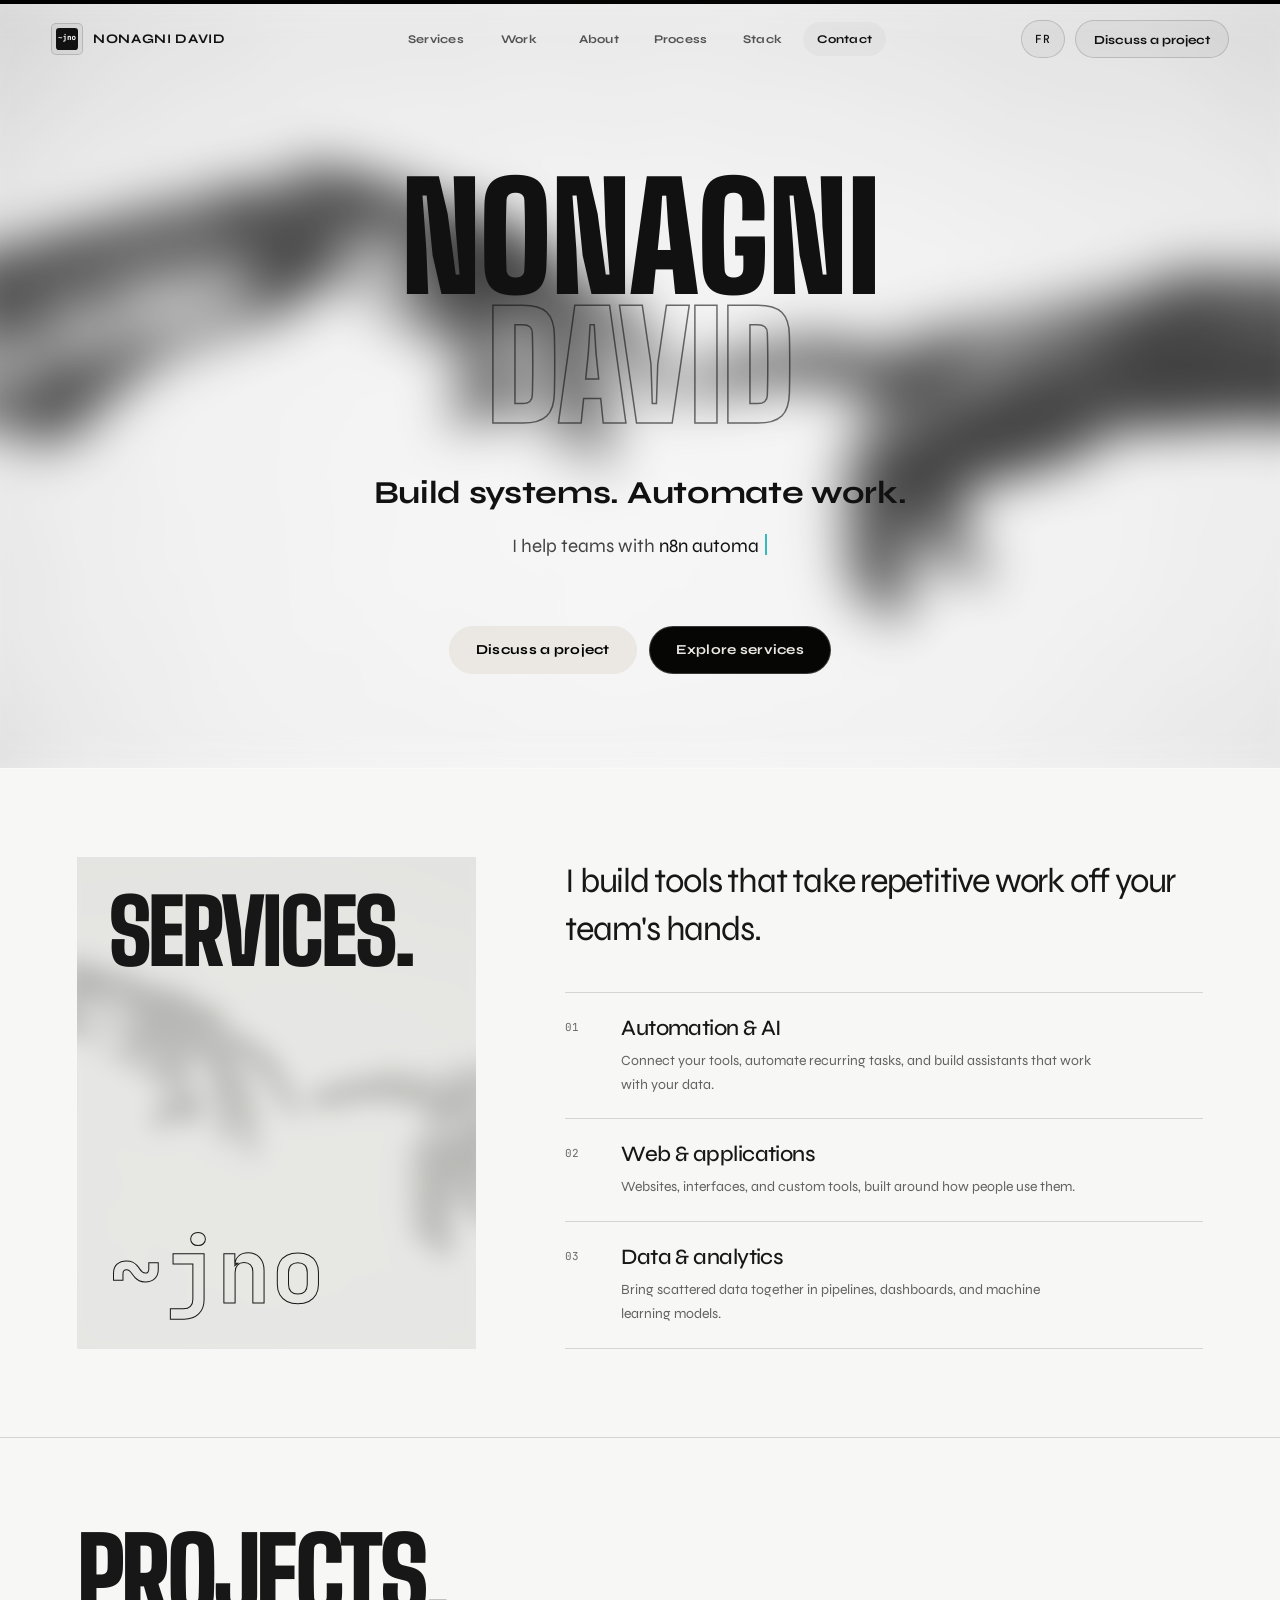
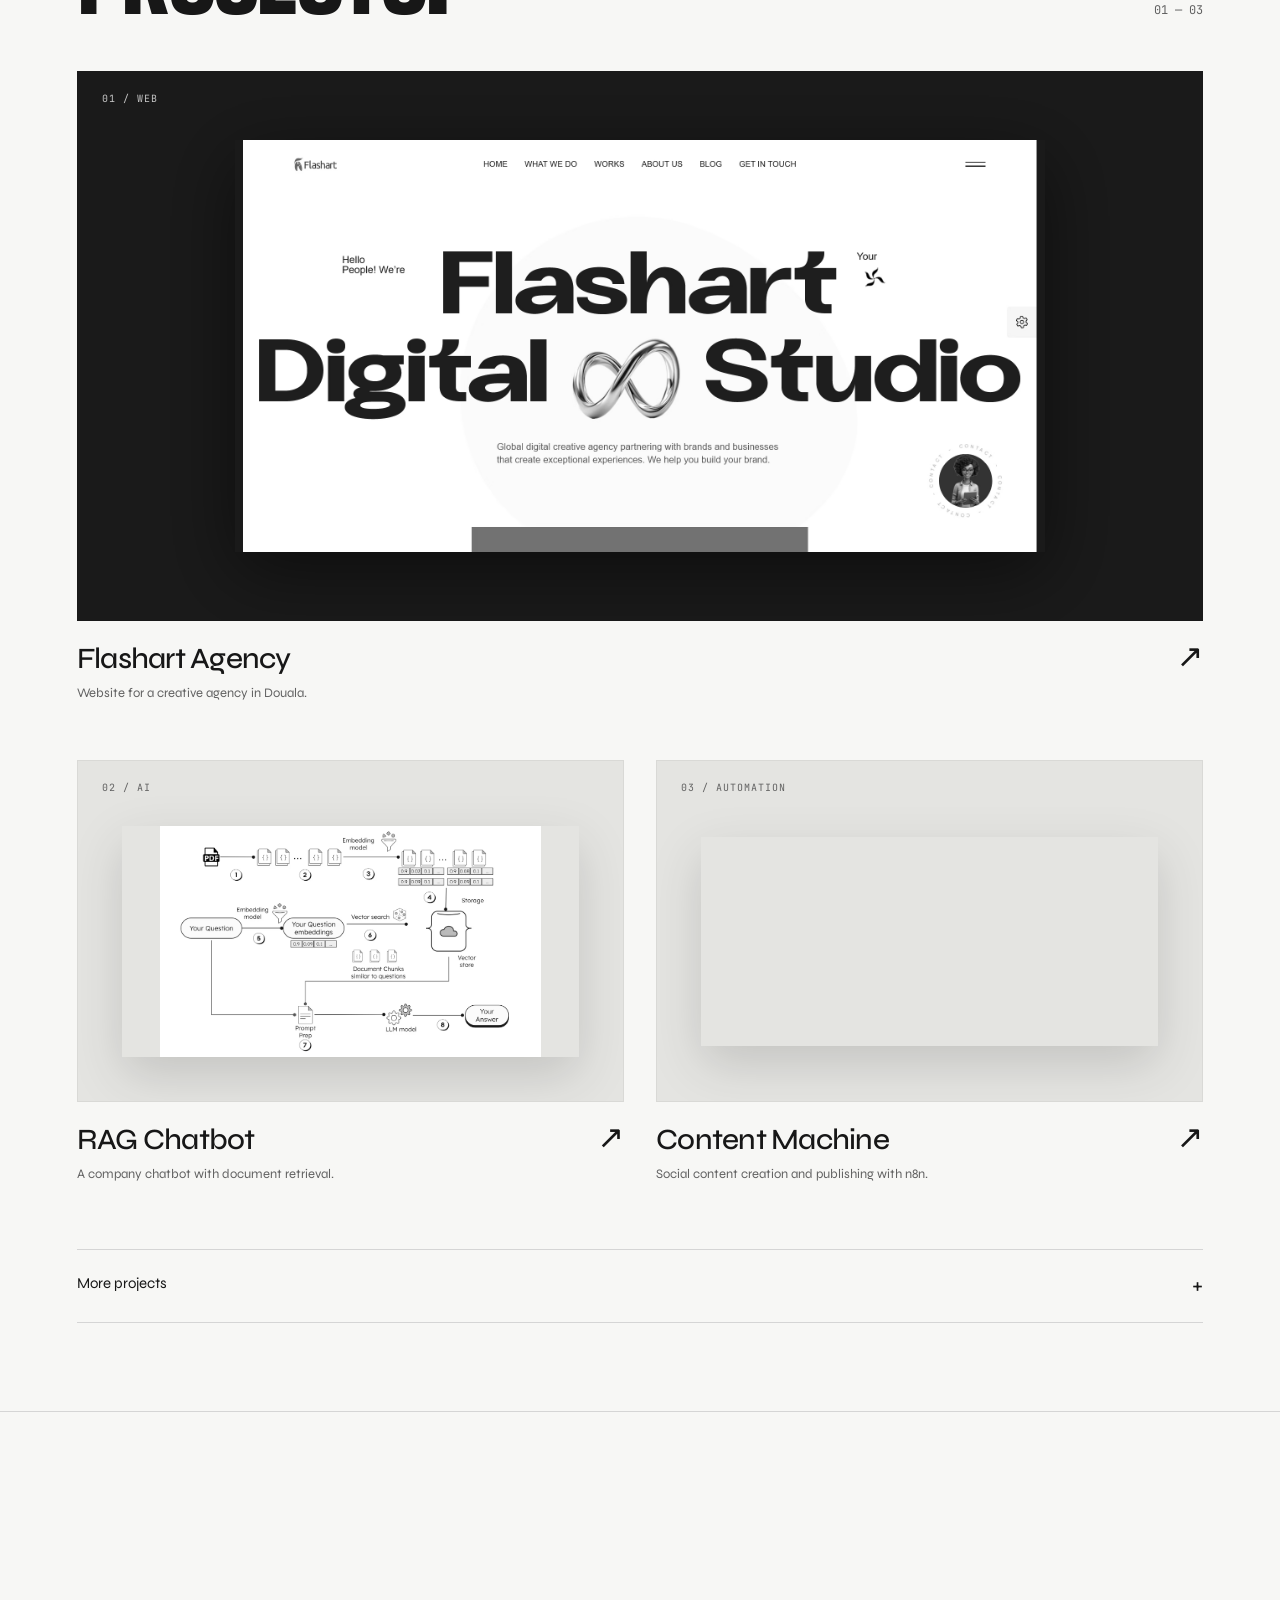
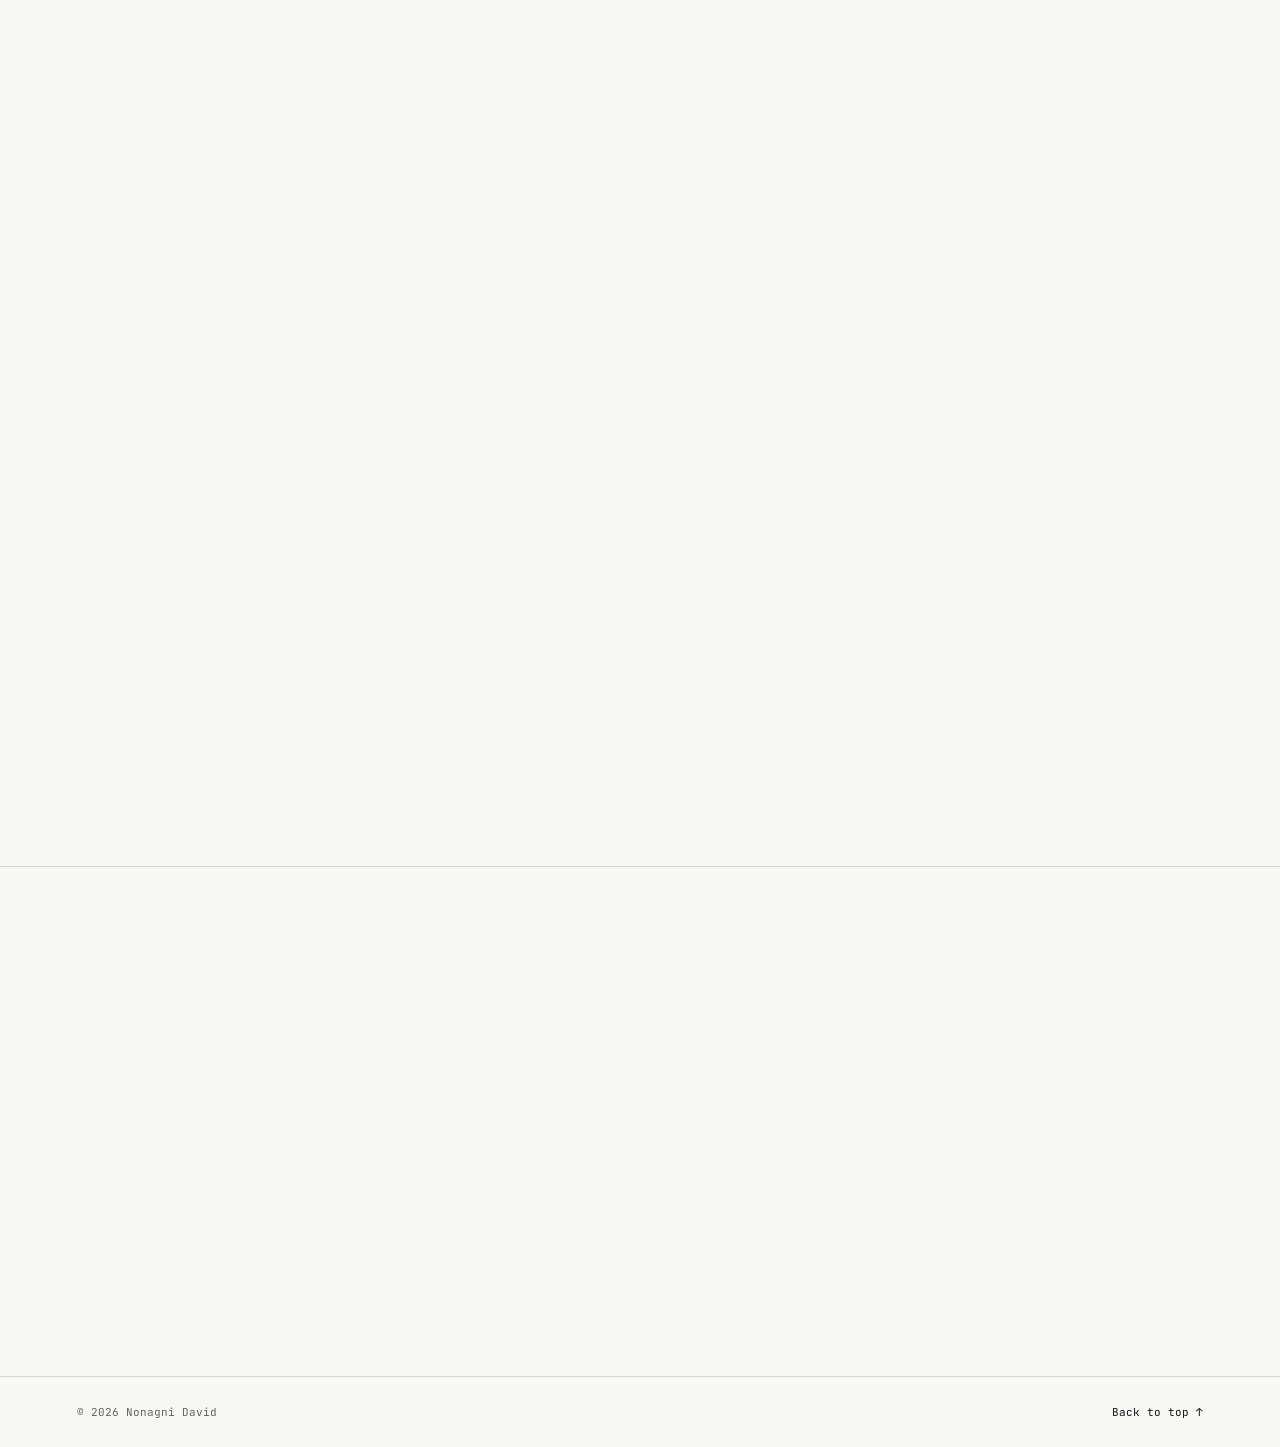
==== commit f79088d5: "Serve smaller backgrounds on mobile" ====
--- a/index.html
+++ b/index.html
@@ -56,7 +56,8 @@
     }
     </script>
 
-    <link rel="preload" href="assets/images/background.avif" as="image" type="image/avif" fetchpriority="high" />
+    <link rel="preload" href="assets/images/background-mobile.avif" as="image" type="image/avif" media="(max-width: 600px)" fetchpriority="high" />
+    <link rel="preload" href="assets/images/background.avif" as="image" type="image/avif" media="(min-width: 601px)" fetchpriority="high" />
     <link rel="preload" href="assets/fonts/big-shoulders-display-latin.woff2" as="font" type="font/woff2" crossorigin />
     <link rel="preload" href="assets/fonts/syne-latin.woff2" as="font" type="font/woff2" crossorigin />
     <style>
@@ -68,7 +69,7 @@
     <link rel="preconnect" href="https://cdn.jsdelivr.net" />
     <link rel="stylesheet" href="assets/css/style.min.css" />
 
-    <link rel="stylesheet" href="assets/css/portfolio-v2.css?v=11" />
+    <link rel="stylesheet" href="assets/css/portfolio-v2.css?v=12" />
 
     <!-- Critical CSS for Preloader to prevent FOUC & CLS -->
     <style>
@@ -140,7 +141,10 @@
 
       <!-- ── HERO ───────────────────────────────────── -->
       <section class="hero section-band" aria-labelledby="hero-title">
-        <img class="hero-bg" src="assets/images/background.avif" alt="" fetchpriority="high" decoding="async" />
+        <picture>
+          <source media="(max-width: 600px)" srcset="assets/images/background-mobile.avif" />
+          <img class="hero-bg" src="assets/images/background.avif" alt="" fetchpriority="high" decoding="async" />
+        </picture>
 
         <!-- Left: cinematic copy -->
         <div class="hero-copy">
--- a/assets/css/portfolio-v2.css
+++ b/assets/css/portfolio-v2.css
@@ -189,3 +189,5 @@
 
 .hero::before { display: none; }
 .hero-bg { position: absolute; inset: 0; z-index: 1; width: 100%; height: 100%; object-fit: cover; filter: blur(24px); transform: scale(1.08); opacity: .8; pointer-events: none; }
+
+@media (max-width: 600px) { .hero-bg { filter: none; } .hero::after { display: none; } .v2-services-title::before { background-image: url('../images/background-small.avif'); } }
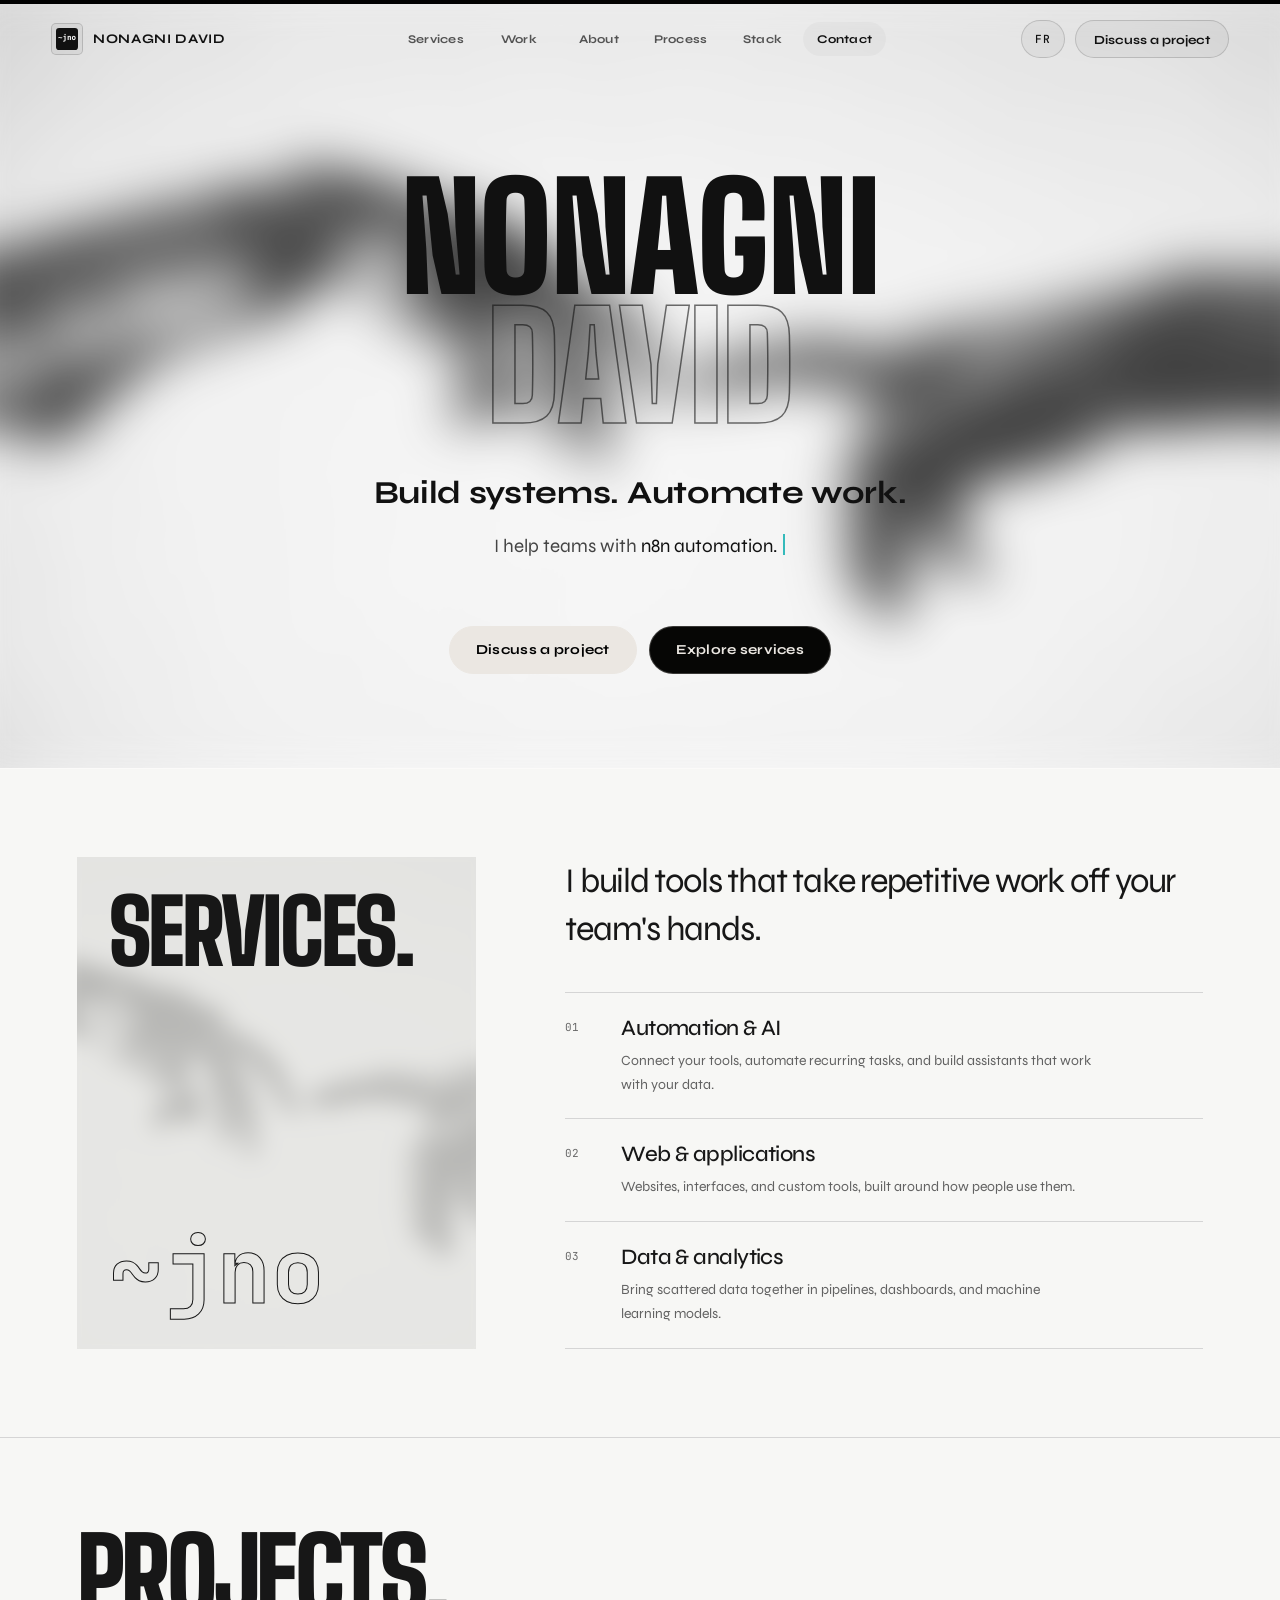
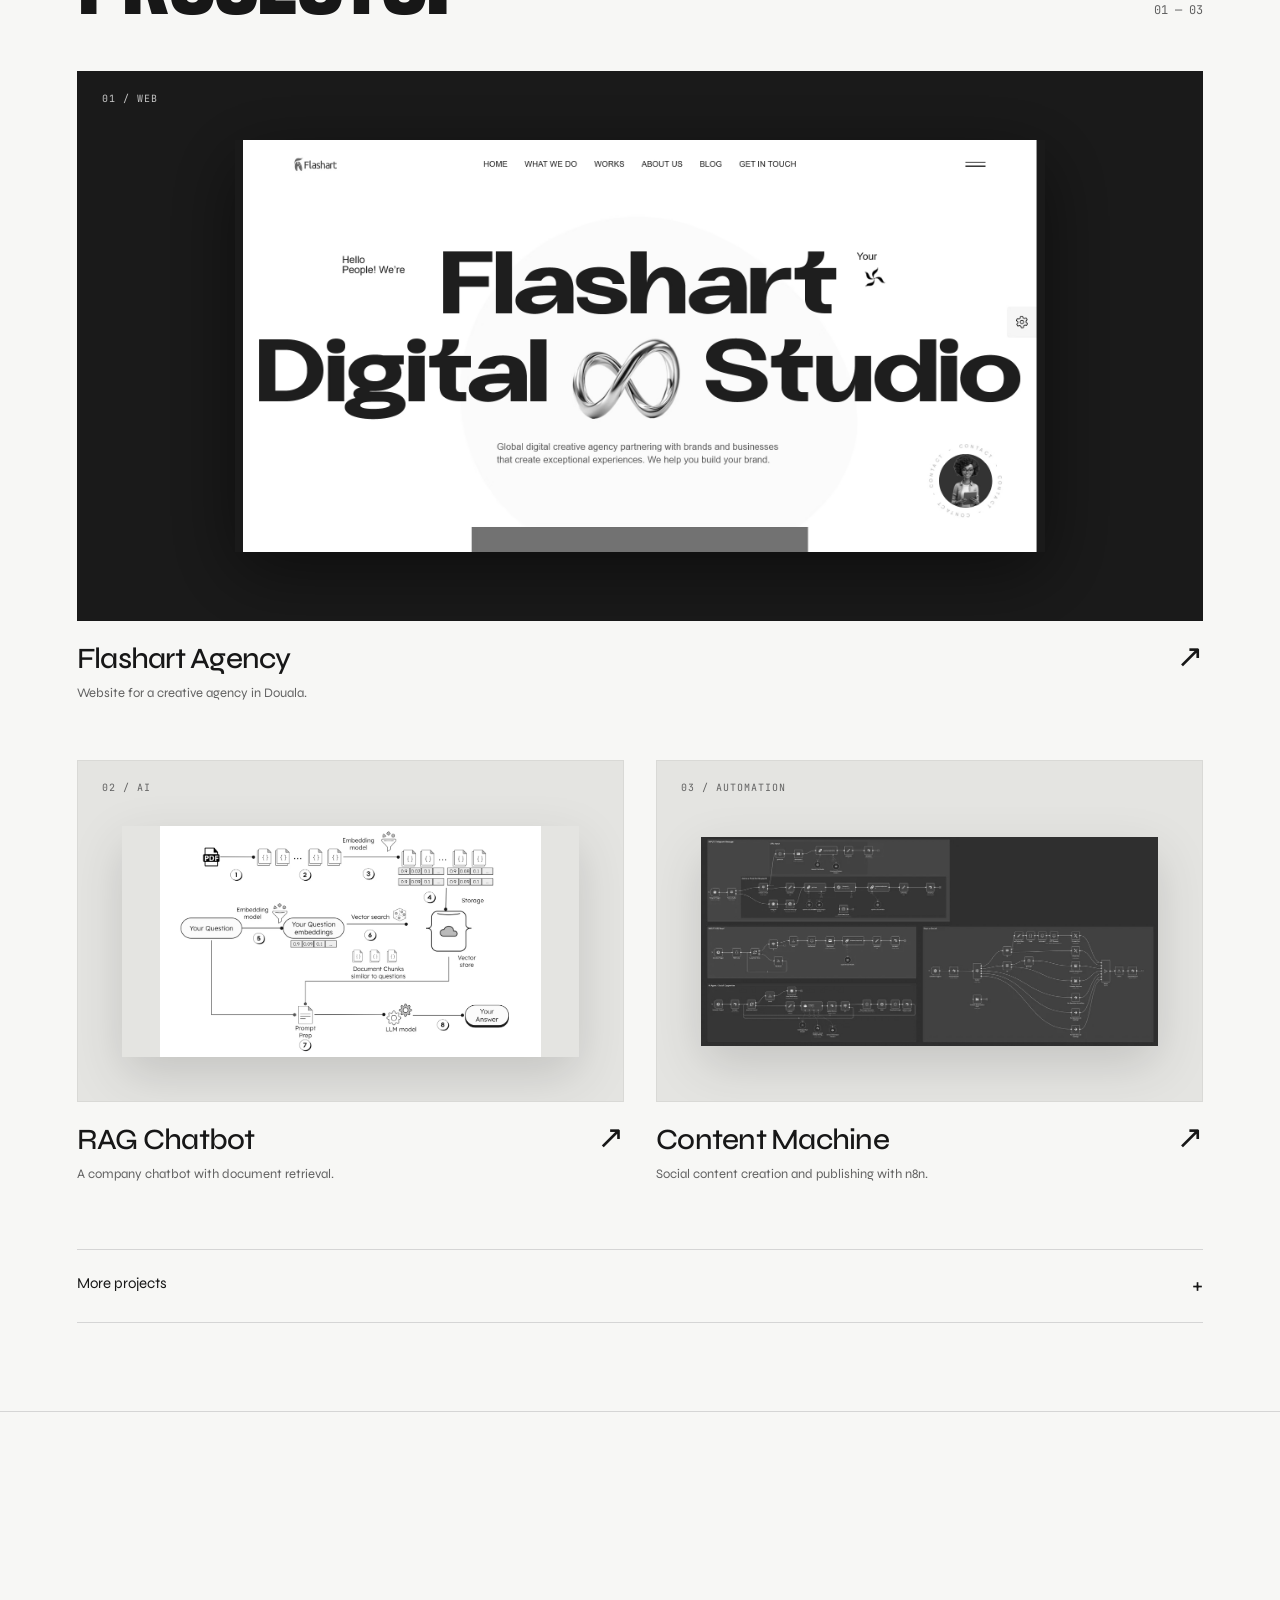
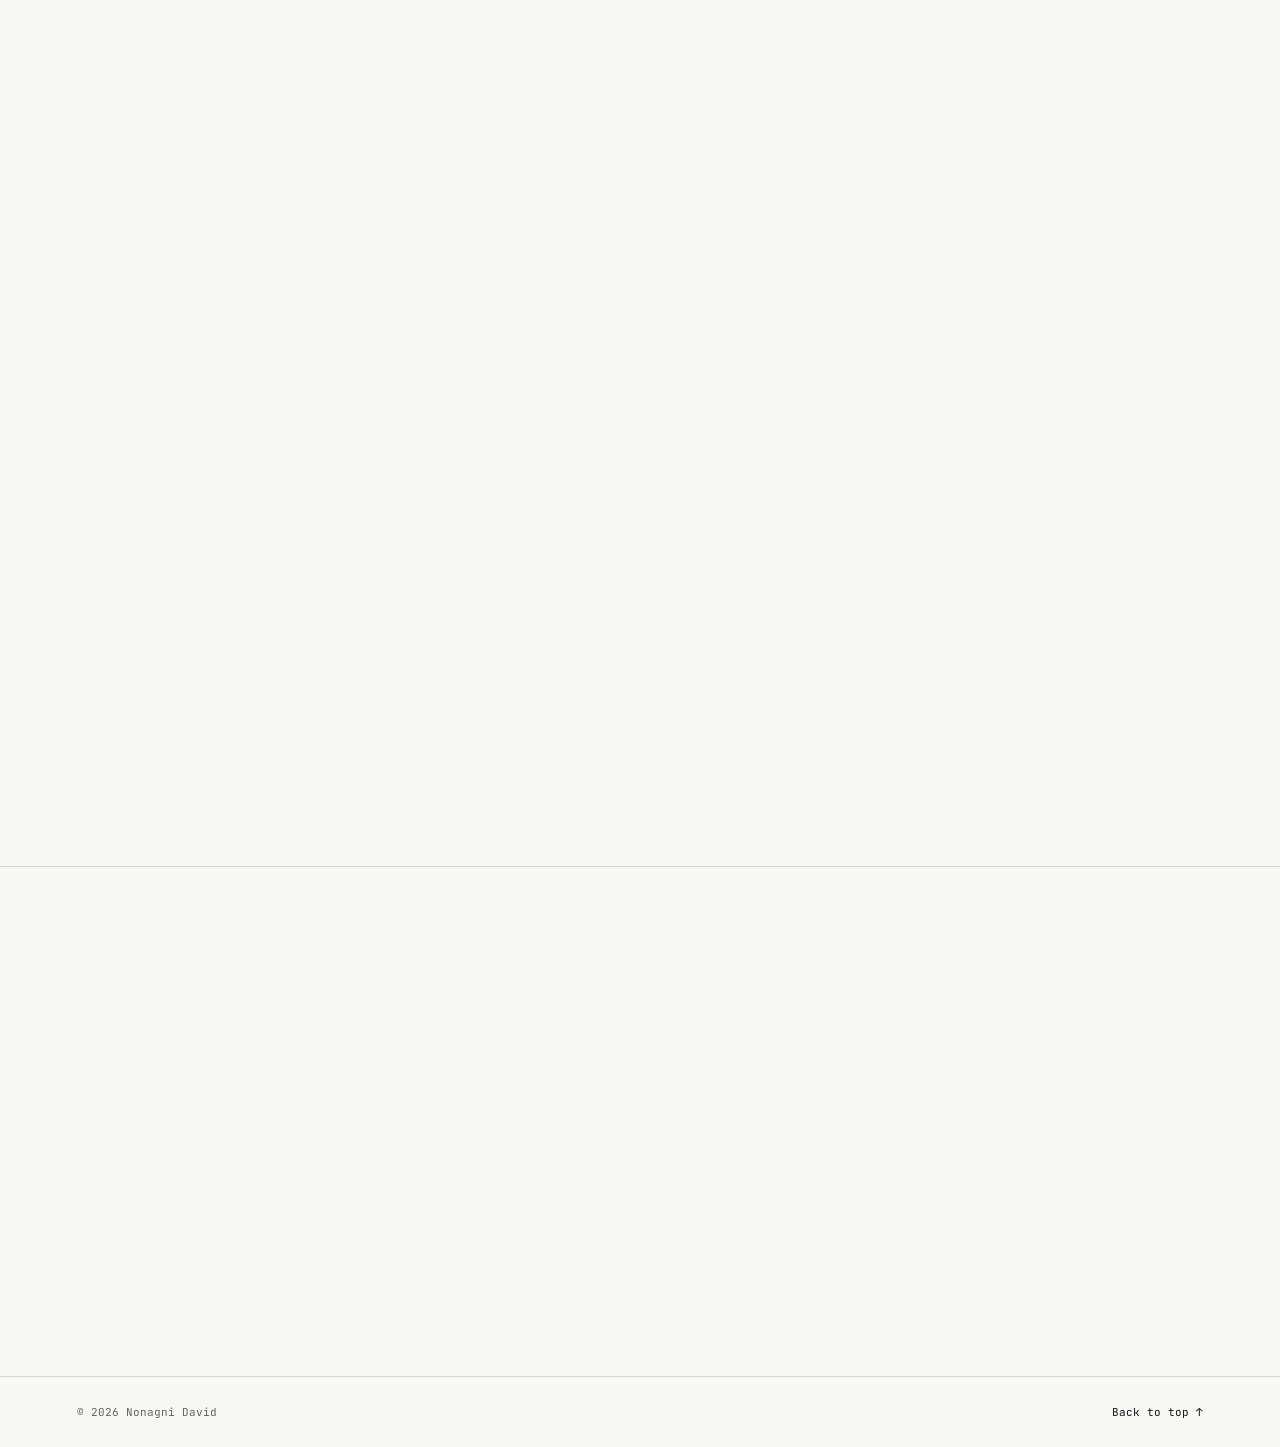
==== commit f3a6a383: "Replace GSAP hero entrance with CSS animation" ====
--- a/index.html
+++ b/index.html
@@ -66,10 +66,9 @@
       @font-face { font-family: 'JetBrains Mono'; src: url('assets/fonts/jetbrains-mono-latin.woff2') format('woff2'); font-style: normal; font-weight: 300 700; font-display: swap; }
       @font-face { font-family: 'JetBrains Mono'; src: url('assets/fonts/jetbrains-mono-italic-latin.woff2') format('woff2'); font-style: italic; font-weight: 300; font-display: swap; }
     </style>
-    <link rel="preconnect" href="https://cdn.jsdelivr.net" />
     <link rel="stylesheet" href="assets/css/style.min.css" />
 
-    <link rel="stylesheet" href="assets/css/portfolio-v2.css?v=12" />
+    <link rel="stylesheet" href="assets/css/portfolio-v2.css?v=13" />
 
     <!-- Critical CSS for Preloader to prevent FOUC & CLS -->
     <style>
@@ -224,8 +223,6 @@
 
     </main>
 
-    <script src="https://cdn.jsdelivr.net/npm/gsap@3.15/dist/gsap.min.js" defer></script>
-    <script src="https://cdn.jsdelivr.net/npm/gsap@3.15/dist/ScrollTrigger.min.js" defer></script>
-    <script src="assets/js/script.min.js?v=11" defer></script>
+    <script src="assets/js/script.min.js?v=12" defer></script>
   </body>
 </html>
--- a/assets/css/portfolio-v2.css
+++ b/assets/css/portfolio-v2.css
@@ -191,3 +191,19 @@
 .hero-bg { position: absolute; inset: 0; z-index: 1; width: 100%; height: 100%; object-fit: cover; filter: blur(24px); transform: scale(1.08); opacity: .8; pointer-events: none; }
 
 @media (max-width: 600px) { .hero-bg { filter: none; } .hero::after { display: none; } .v2-services-title::before { background-image: url('../images/background-small.avif'); } }
+
+@media (prefers-reduced-motion: no-preference) {
+  @keyframes hero-enter { from { opacity: 0; transform: translateY(28px); } to { opacity: 1; transform: translateY(0); } }
+  @keyframes hero-name-enter { from { transform: translateY(130%); } to { transform: translateY(0); } }
+  @keyframes hero-corner-enter { from { opacity: 0; transform: scale(0); } to { opacity: 1; transform: scale(1); } }
+  .site-header { animation: hero-enter .4s ease-out both; }
+  .hero-strip-top span, .hero-strip-bottom span { animation: hero-enter .35s ease-out both; }
+  .hero-name-a, .hero-name-b { animation: hero-name-enter .65s cubic-bezier(.16,1,.3,1) both; }
+  .hero-name-b { animation-delay: .15s; }
+  .ascii-kicker, #hero-title, .hero-lead, .hero-actions { animation: hero-enter .45s ease-out both; }
+  .ascii-kicker { animation-delay: .25s; }
+  #hero-title { animation-delay: .35s; }
+  .hero-lead { animation-delay: .45s; }
+  .hero-actions { animation-delay: .55s; }
+  .hero-corner { animation: hero-corner-enter .4s ease-out .4s both; }
+}
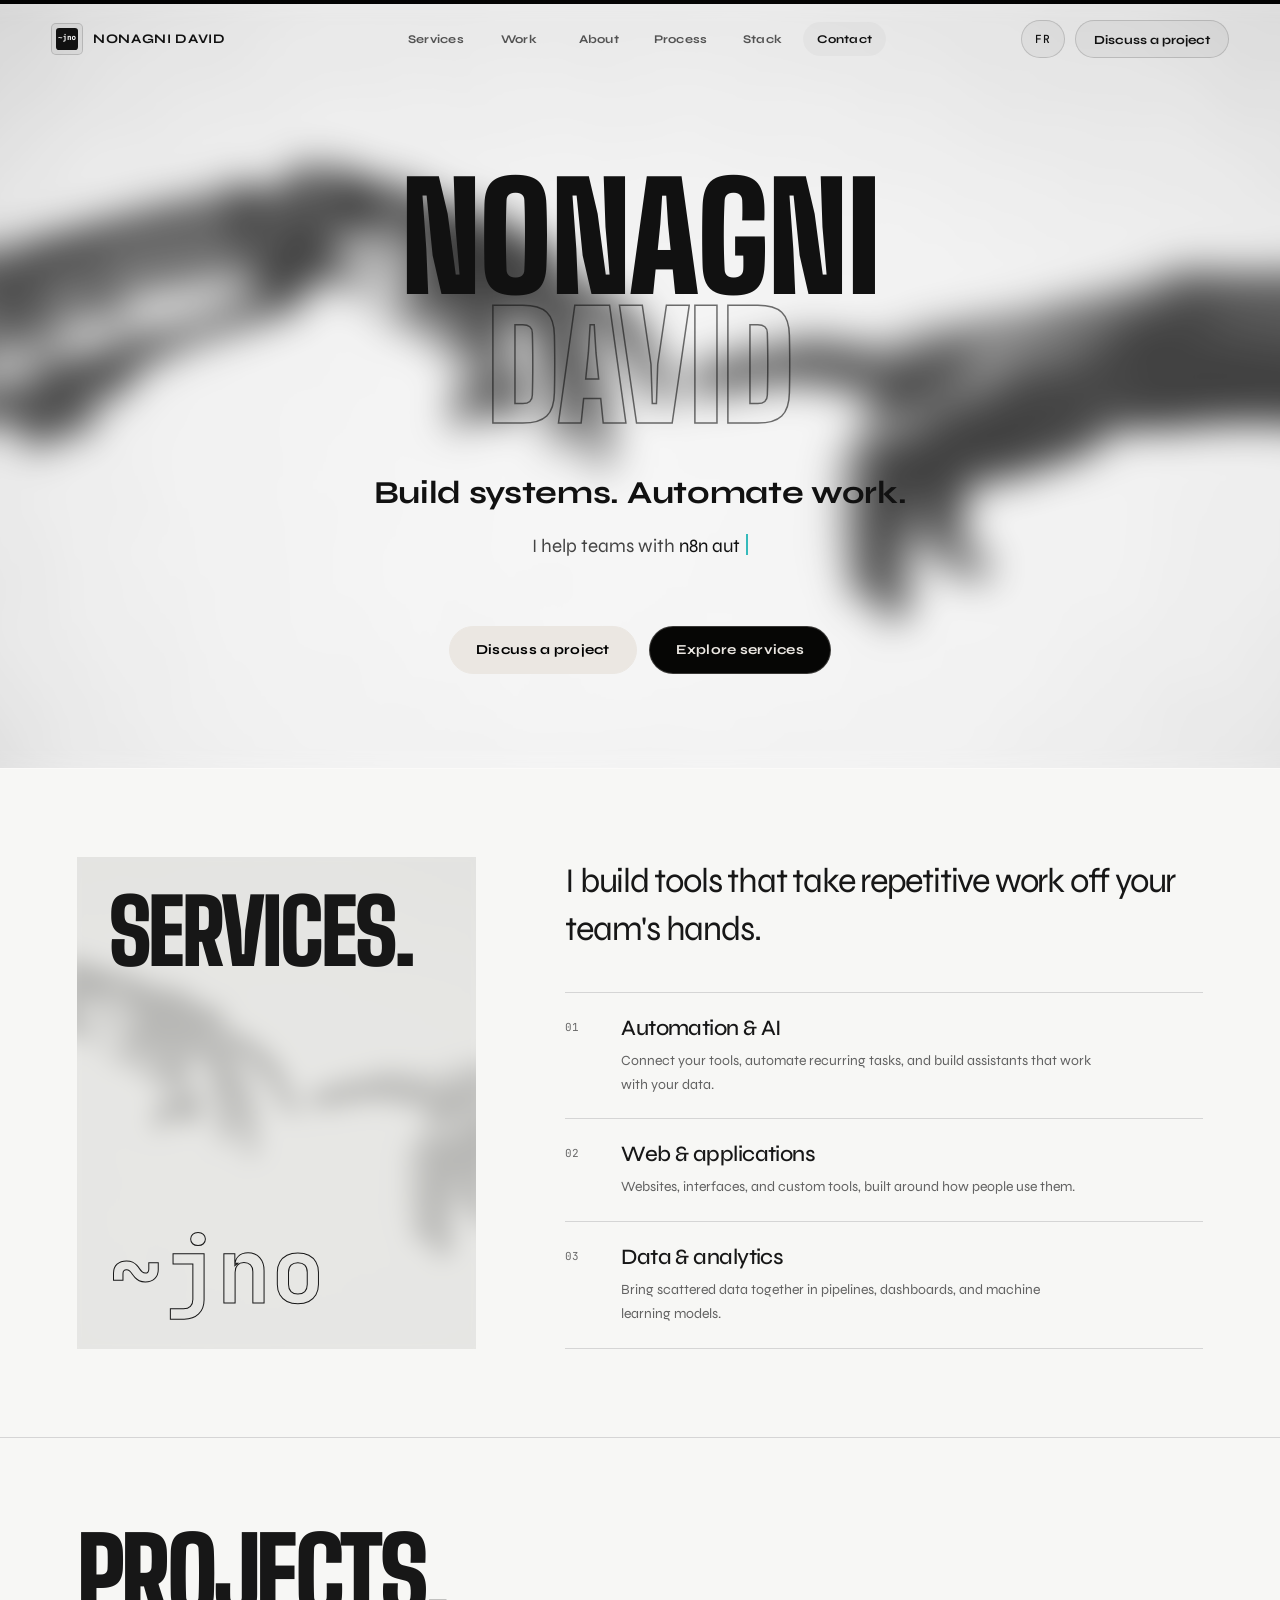
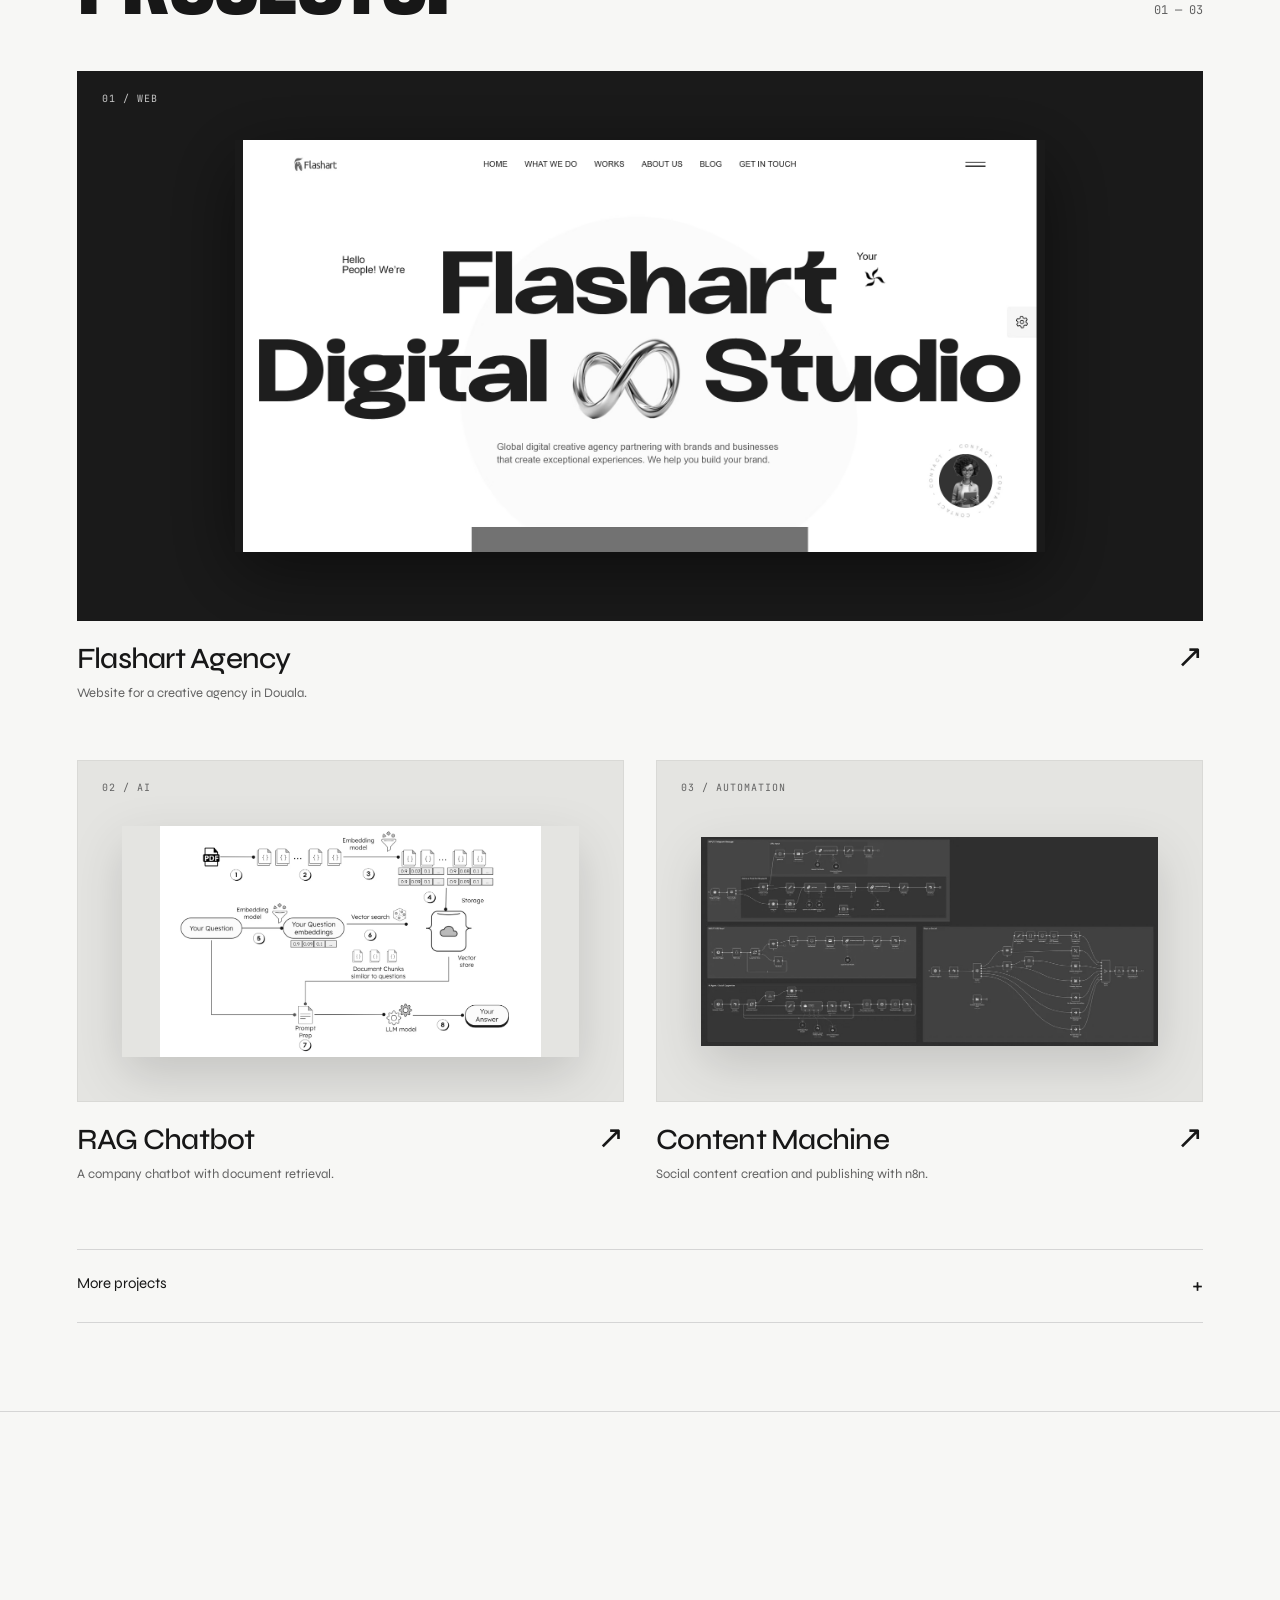
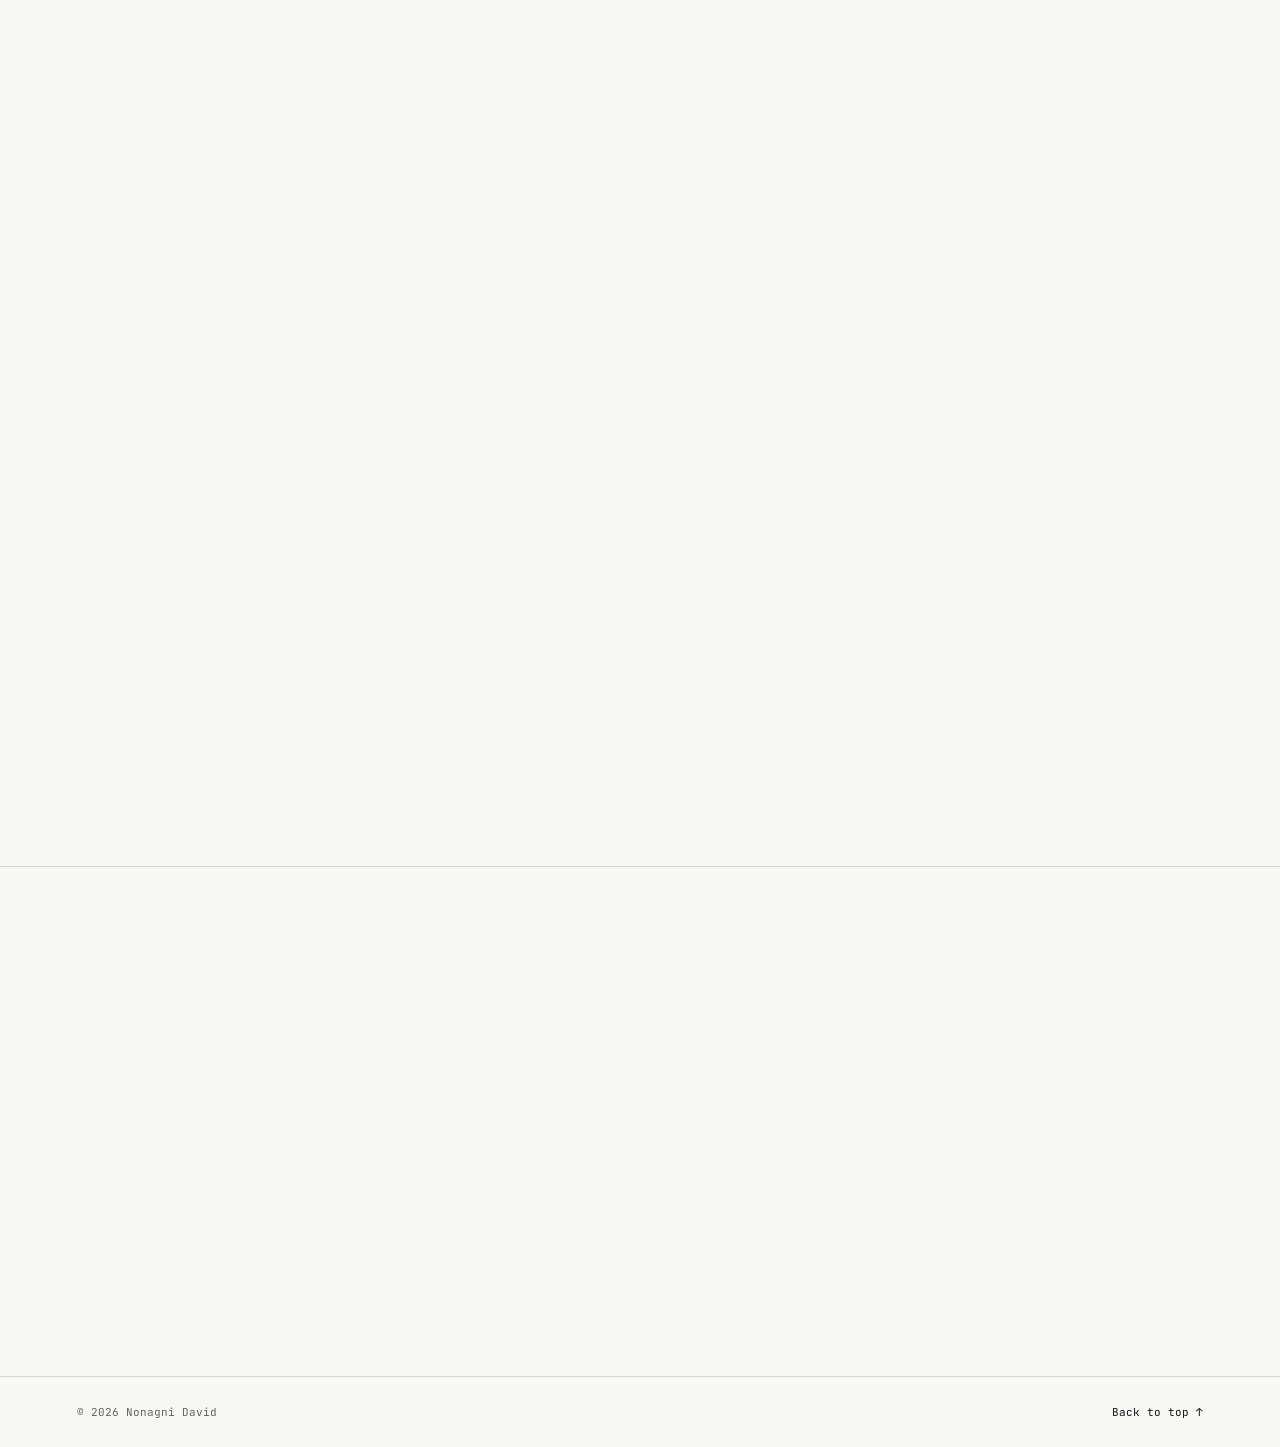
==== commit 137a598e: "Restore hero hover reveal and ease background blur" ====
--- a/index.html
+++ b/index.html
@@ -68,7 +68,7 @@
     </style>
     <link rel="stylesheet" href="assets/css/style.min.css" />
 
-    <link rel="stylesheet" href="assets/css/portfolio-v2.css?v=13" />
+    <link rel="stylesheet" href="assets/css/portfolio-v2.css?v=14" />
 
     <!-- Critical CSS for Preloader to prevent FOUC & CLS -->
     <style>
@@ -223,6 +223,6 @@
 
     </main>
 
-    <script src="assets/js/script.min.js?v=12" defer></script>
+    <script src="assets/js/script.min.js?v=13" defer></script>
   </body>
 </html>
--- a/assets/css/portfolio-v2.css
+++ b/assets/css/portfolio-v2.css
@@ -188,7 +188,7 @@
 }
 
 .hero::before { display: none; }
-.hero-bg { position: absolute; inset: 0; z-index: 1; width: 100%; height: 100%; object-fit: cover; filter: blur(24px); transform: scale(1.08); opacity: .8; pointer-events: none; }
+.hero-bg { position: absolute; inset: 0; z-index: 1; width: 100%; height: 100%; object-fit: cover; filter: blur(18px); transform: scale(1.08); opacity: .8; pointer-events: none; }
 
 @media (max-width: 600px) { .hero-bg { filter: none; } .hero::after { display: none; } .v2-services-title::before { background-image: url('../images/background-small.avif'); } }
 
